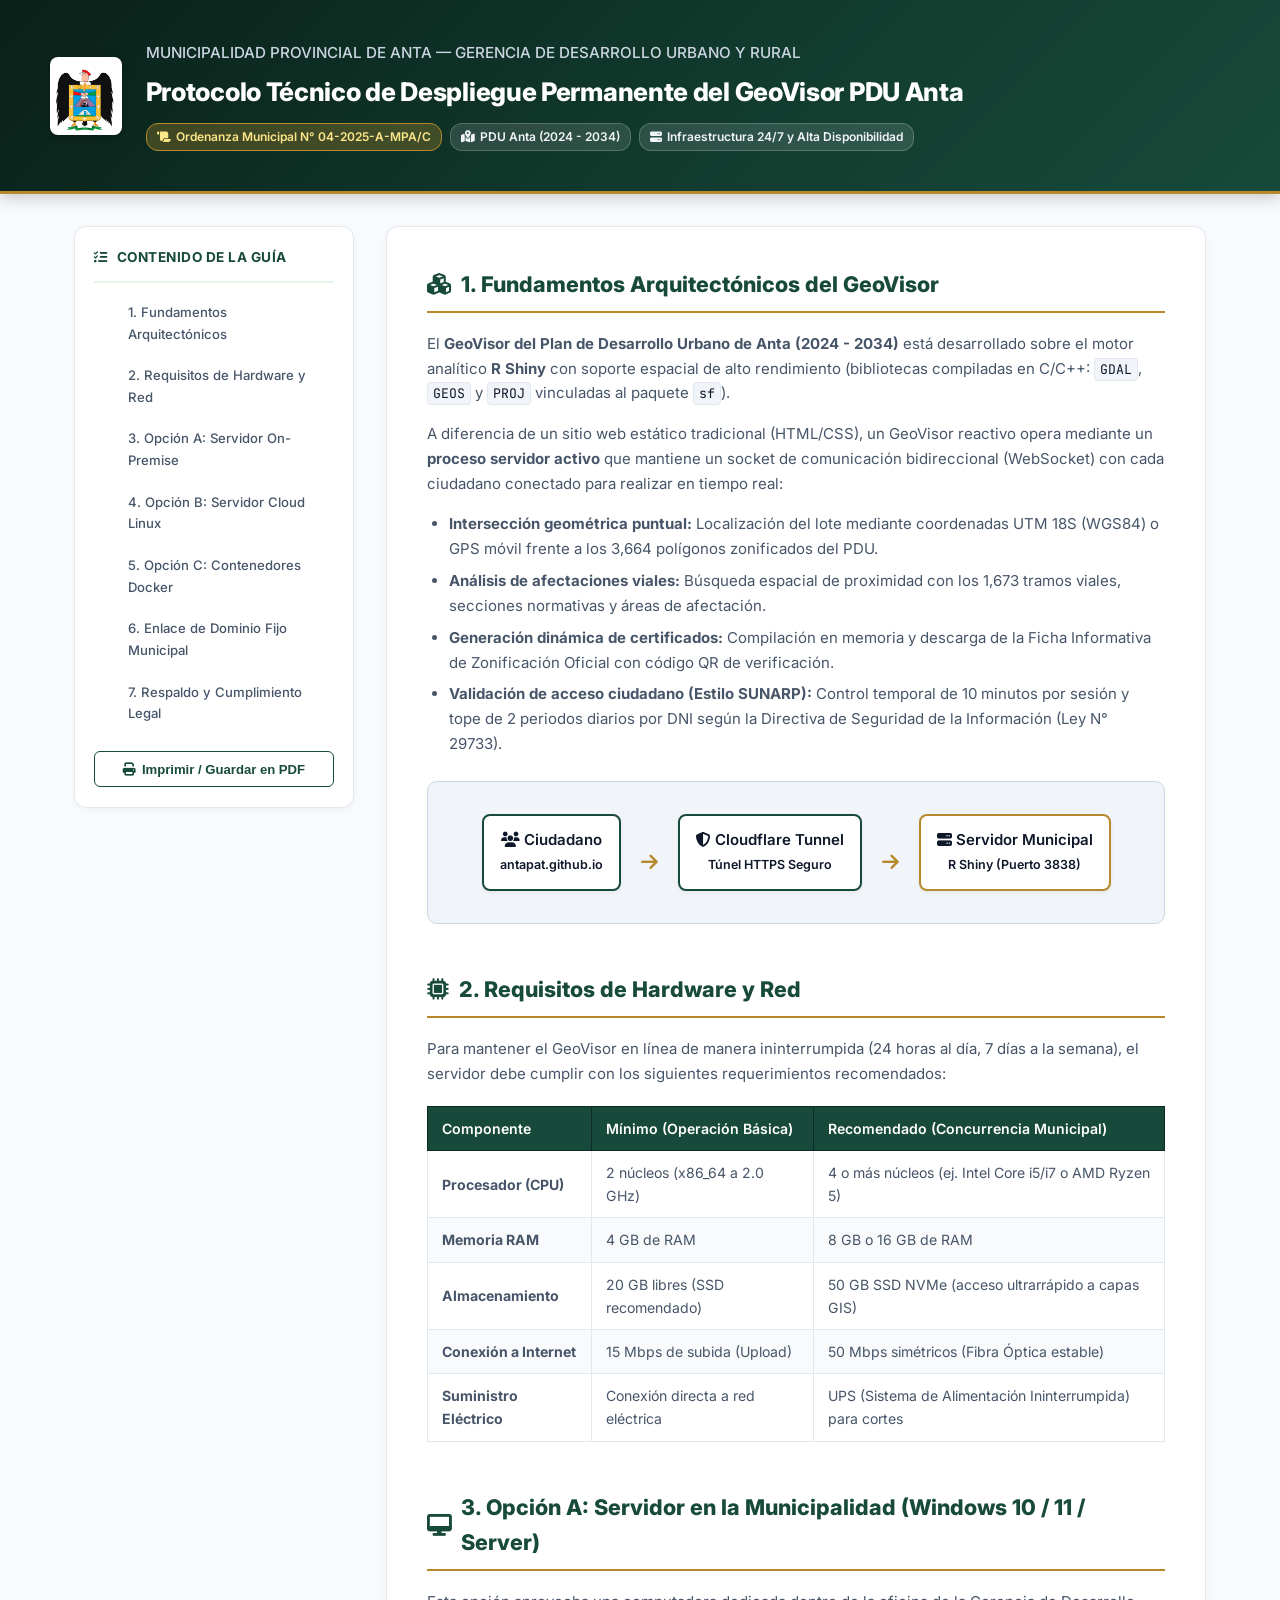
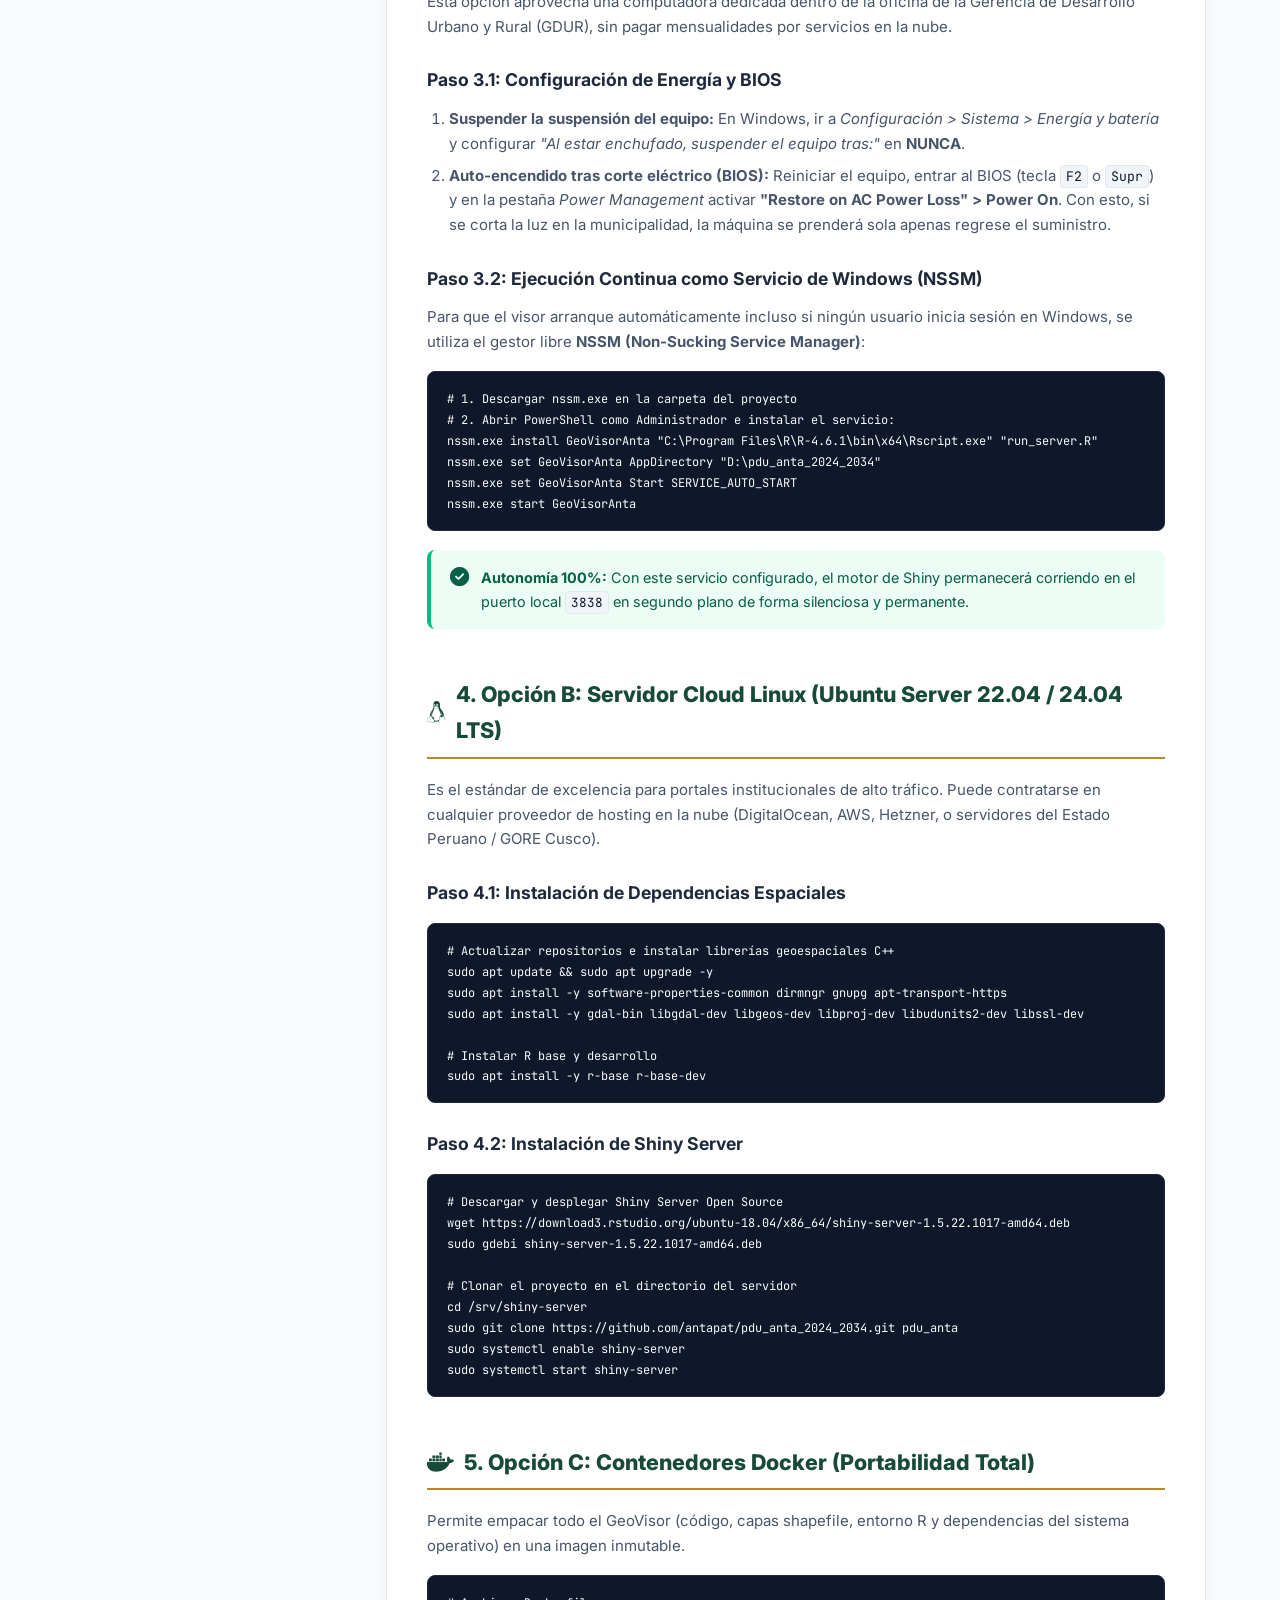
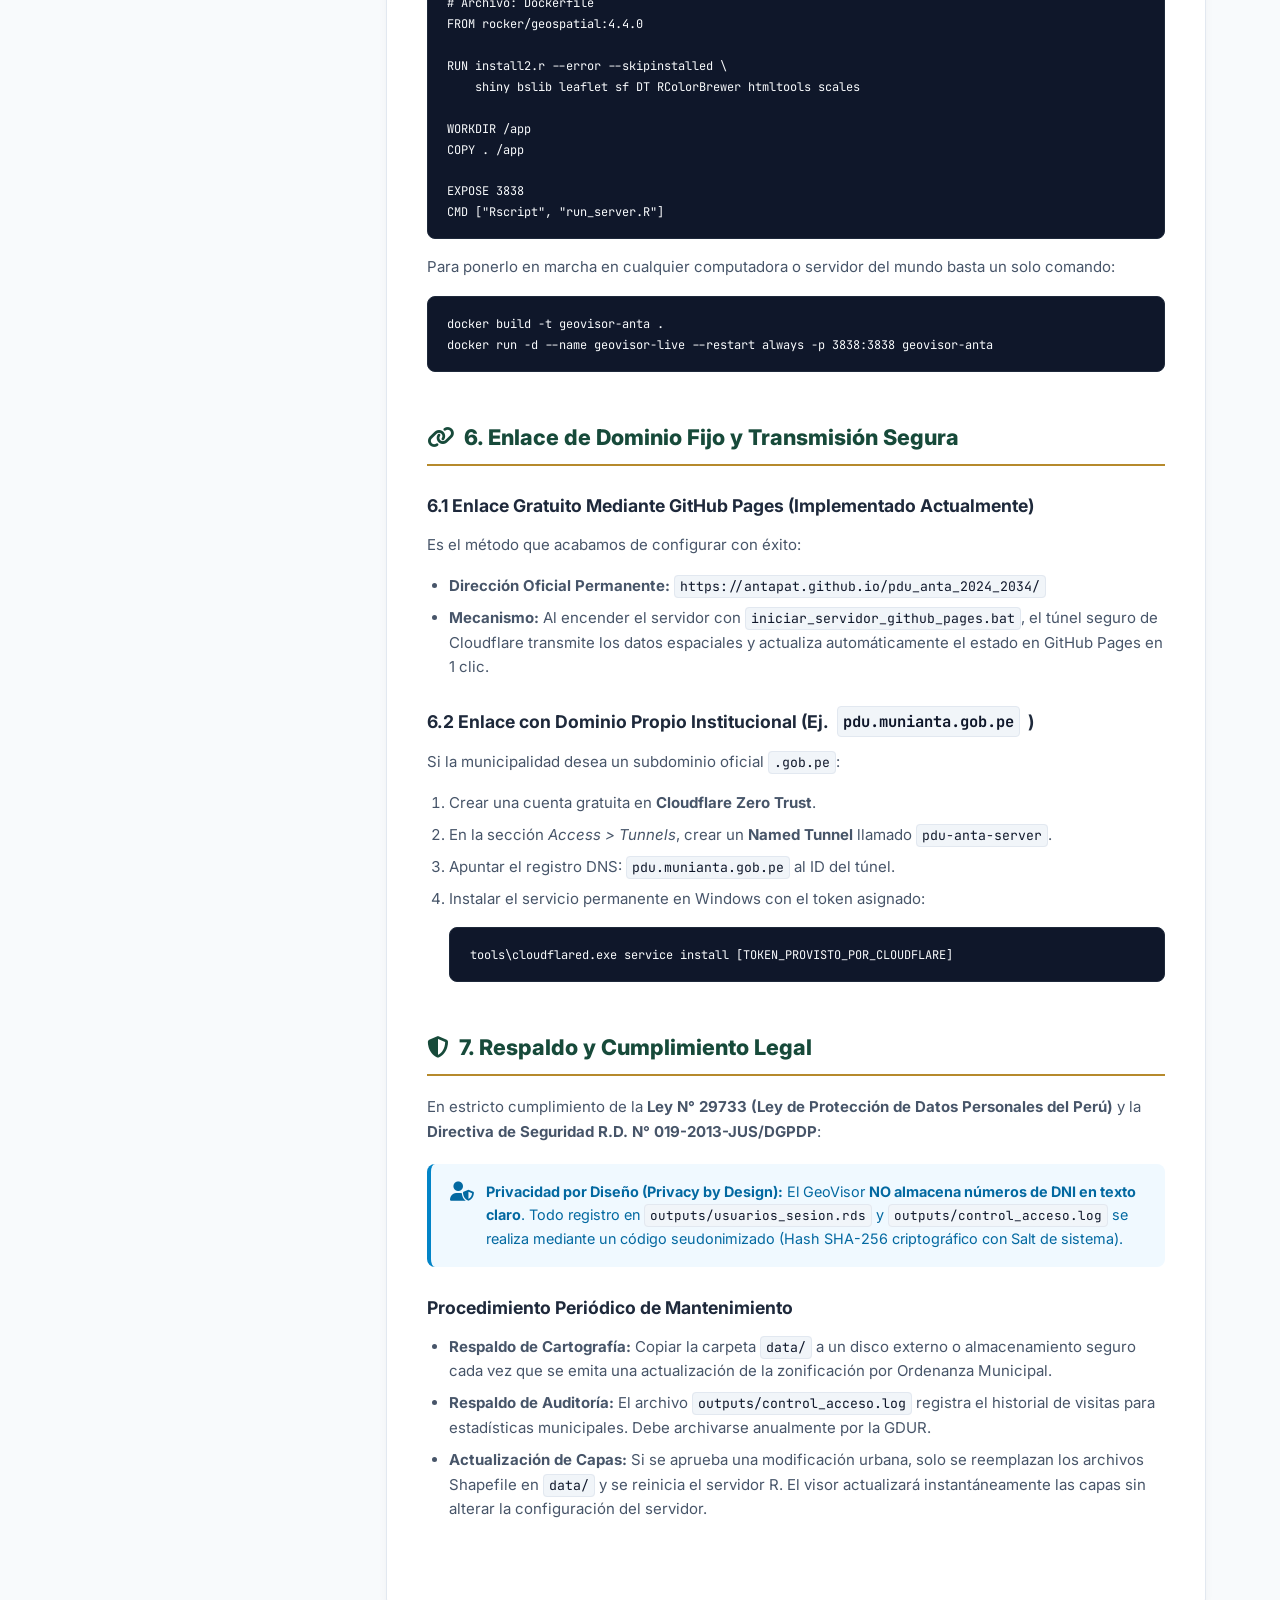
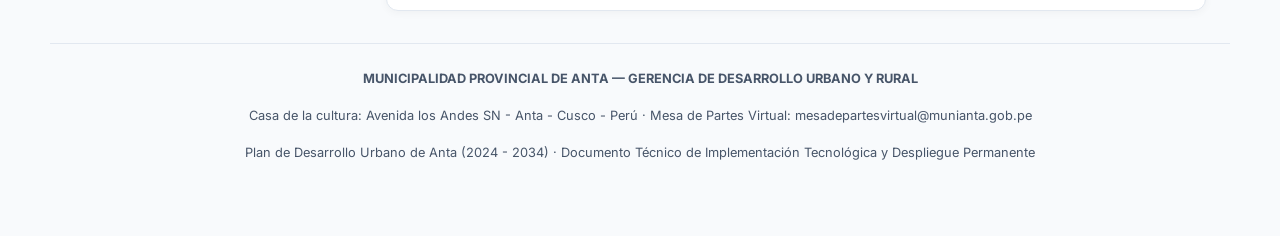
==== guia_despliegue_servidor_permanente.html @ 8c855318 "docs: agregar guia tecnica de despliegue permanente del GeoVisor en formato HTML" ====
<!DOCTYPE html>
<html lang="es">
<head>
  <meta charset="UTF-8">
  <meta name="viewport" content="width=device-width, initial-scale=1.0">
  <title>Guía Técnica de Despliegue Permanente — GeoVisor PDU Anta (2024-2034)</title>
  <link rel="icon" type="image/png" href="docs/escudo_muni_anta.png">
  
  <!-- Tipografía Inter & FontAwesome -->
  <link rel="preconnect" href="https://fonts.googleapis.com">
  <link rel="preconnect" href="https://fonts.gstatic.com" crossorigin>
  <link href="https://fonts.googleapis.com/css2?family=Inter:wght@300;400;500;600;700;800&family=JetBrains+Mono:wght@400;500;600&display=swap" rel="stylesheet">
  <link rel="stylesheet" href="https://cdnjs.cloudflare.com/ajax/libs/font-awesome/6.4.2/css/all.min.css">

  <style>
    :root {
      --verde-primario: #174A3A;
      --verde-oscuro: #0D2B22;
      --verde-claro: #E8F5E9;
      --verde-acento: #10B981;
      --dorado-oficial: #B68A2C;
      --dorado-claro: #FEF3C7;
      --gris-fondo: #F8FAFC;
      --gris-borde: #E2E8F0;
      --texto-oscuro: #0F172A;
      --texto-secundario: #475569;
      --texto-muted: #64748B;
      --azul-destacado: #0284C7;
    }

    * {
      box-sizing: border-box;
      margin: 0;
      padding: 0;
    }

    body {
      font-family: 'Inter', -apple-system, BlinkMacSystemFont, 'Segoe UI', Roboto, sans-serif;
      background-color: var(--gris-fondo);
      color: var(--texto-oscuro);
      line-height: 1.65;
      font-size: 15px;
    }

    /* Cabecera Principal */
    .doc-header {
      background: linear-gradient(135deg, #092019 0%, #123C2F 60%, #174A3A 100%);
      color: #FFFFFF;
      padding: 2.5rem 1.5rem;
      border-bottom: 3px solid var(--dorado-oficial);
      box-shadow: 0 4px 15px rgba(0, 0, 0, 0.2);
    }

    .doc-header-content {
      max-width: 1180px;
      margin: 0 auto;
      display: flex;
      align-items: center;
      gap: 1.5rem;
    }

    .doc-escudo {
      height: 78px;
      width: auto;
      background: #FFFFFF;
      padding: 4px;
      border-radius: 8px;
      box-shadow: 0 2px 8px rgba(0, 0, 0, 0.3);
    }

    .doc-header-titles h1 {
      font-size: 1.6rem;
      font-weight: 800;
      letter-spacing: -0.3px;
      margin-bottom: 0.3rem;
    }

    .doc-header-titles h2 {
      font-size: 0.95rem;
      font-weight: 500;
      color: #CBD5E1;
      margin-bottom: 0.4rem;
    }

    .doc-header-badges {
      display: flex;
      flex-wrap: wrap;
      gap: 8px;
      margin-top: 0.6rem;
    }

    .badge-doc {
      display: inline-flex;
      align-items: center;
      gap: 5px;
      font-size: 0.75rem;
      font-weight: 600;
      padding: 3px 10px;
      border-radius: 12px;
      background: rgba(255, 255, 255, 0.12);
      border: 1px solid rgba(255, 255, 255, 0.2);
      color: #F1F5F9;
    }

    .badge-dorada {
      background: rgba(182, 138, 44, 0.3);
      border-color: var(--dorado-oficial);
      color: #FDE68A;
    }

    /* Estructura Layout (Sidebar + Contenido) */
    .doc-container {
      max-width: 1180px;
      margin: 2rem auto;
      padding: 0 1.5rem;
      display: grid;
      grid-template-columns: 280px 1fr;
      gap: 2rem;
    }

    /* Sidebar de Navegación */
    .doc-sidebar {
      position: sticky;
      top: 1.5rem;
      height: fit-content;
      background: #FFFFFF;
      border: 1px solid var(--gris-borde);
      border-radius: 12px;
      padding: 1.2rem;
      box-shadow: 0 2px 6px rgba(0, 0, 0, 0.04);
    }

    .doc-sidebar-title {
      font-size: 0.85rem;
      font-weight: 700;
      text-transform: uppercase;
      letter-spacing: 0.5px;
      color: var(--verde-primario);
      padding-bottom: 0.75rem;
      border-bottom: 2px solid var(--verde-claro);
      margin-bottom: 0.75rem;
      display: flex;
      align-items: center;
      gap: 8px;
    }

    .doc-nav-list {
      list-style: none;
    }

    .doc-nav-item {
      margin-bottom: 0.35rem;
    }

    .doc-nav-link {
      display: block;
      padding: 0.45rem 0.7rem;
      border-radius: 6px;
      color: var(--texto-secundario);
      text-decoration: none;
      font-size: 0.82rem;
      font-weight: 500;
      transition: all 0.2s ease;
    }

    .doc-nav-link:hover {
      background: var(--verde-claro);
      color: var(--verde-primario);
      transform: translateX(3px);
    }

    .btn-imprimir {
      width: 100%;
      margin-top: 1.2rem;
      padding: 0.6rem;
      border: 1px solid var(--verde-primario);
      background: #FFFFFF;
      color: var(--verde-primario);
      border-radius: 6px;
      font-size: 0.82rem;
      font-weight: 600;
      cursor: pointer;
      display: flex;
      align-items: center;
      justify-content: center;
      gap: 6px;
      transition: all 0.2s;
    }

    .btn-imprimir:hover {
      background: var(--verde-primario);
      color: #FFFFFF;
    }

    /* Contenido Principal */
    .doc-content {
      background: #FFFFFF;
      border: 1px solid var(--gris-borde);
      border-radius: 12px;
      padding: 2.5rem;
      box-shadow: 0 2px 8px rgba(0, 0, 0, 0.04);
      min-width: 0;
    }

    .section-block {
      margin-bottom: 3rem;
      scroll-margin-top: 2rem;
    }

    h2.section-title {
      font-size: 1.35rem;
      font-weight: 800;
      color: var(--verde-primario);
      border-bottom: 2px solid var(--dorado-oficial);
      padding-bottom: 0.5rem;
      margin-bottom: 1.2rem;
      display: flex;
      align-items: center;
      gap: 10px;
    }

    h3.subsection-title {
      font-size: 1.1rem;
      font-weight: 700;
      color: #1E293B;
      margin-top: 1.6rem;
      margin-bottom: 0.8rem;
      display: flex;
      align-items: center;
      gap: 8px;
    }

    p {
      margin-bottom: 1rem;
      color: var(--texto-secundario);
    }

    /* Cajas Informativas (Callouts) */
    .callout {
      border-radius: 8px;
      padding: 1rem 1.2rem;
      margin: 1.2rem 0;
      font-size: 0.90rem;
      display: flex;
      gap: 12px;
      align-items: flex-start;
      border-left: 4px solid;
    }

    .callout-info {
      background-color: #F0F9FF;
      border-color: #0284C7;
      color: #0369A1;
    }

    .callout-success {
      background-color: #ECFDF5;
      border-color: #10B981;
      color: #065F46;
    }

    .callout-warning {
      background-color: #FFFBEB;
      border-color: #F59E0B;
      color: #92400E;
    }

    .callout i {
      font-size: 1.2rem;
      margin-top: 2px;
    }

    /* Bloques de Código */
    pre {
      background: #0F172A;
      color: #F8FAFC;
      padding: 1rem 1.2rem;
      border-radius: 8px;
      font-family: 'JetBrains Mono', monospace;
      font-size: 0.85rem;
      overflow-x: auto;
      margin: 1rem 0;
      border: 1px solid #1E293B;
      line-height: 1.5;
    }

    code {
      font-family: 'JetBrains Mono', monospace;
      font-size: 0.88em;
      background: #F1F5F9;
      color: #0F172A;
      padding: 2px 5px;
      border-radius: 4px;
      border: 1px solid #E2E8F0;
    }

    pre code {
      background: transparent;
      color: inherit;
      padding: 0;
      border: none;
    }

    /* Tablas Comparativas */
    .table-responsive {
      overflow-x: auto;
      margin: 1.2rem 0;
    }

    table {
      width: 100%;
      border-collapse: collapse;
      font-size: 0.88rem;
      text-align: left;
    }

    th {
      background: var(--verde-primario);
      color: #FFFFFF;
      padding: 10px 14px;
      font-weight: 600;
      border: 1px solid #0D2B22;
    }

    td {
      padding: 10px 14px;
      border: 1px solid var(--gris-borde);
      color: var(--texto-secundario);
    }

    tr:nth-child(even) {
      background-color: #F8FAFC;
    }

    /* Listas Estilizadas */
    ul, ol {
      margin-left: 1.4rem;
      margin-bottom: 1.2rem;
      color: var(--texto-secundario);
    }

    li {
      margin-bottom: 0.45rem;
    }

    /* Diagrama de Arquitectura */
    .arch-diagram {
      background: #F1F5F9;
      border: 1px solid #CBD5E1;
      border-radius: 10px;
      padding: 1.5rem;
      margin: 1.5rem 0;
      text-align: center;
    }

    .arch-step-box {
      background: #FFFFFF;
      border: 2px solid var(--verde-primario);
      border-radius: 8px;
      padding: 0.75rem 1rem;
      font-weight: 600;
      display: inline-block;
      margin: 0.5rem;
      box-shadow: 0 2px 4px rgba(0, 0, 0, 0.05);
    }

    .arch-arrow {
      color: var(--dorado-oficial);
      font-size: 1.2rem;
      margin: 0 0.5rem;
    }

    /* Pie de Página */
    .doc-footer {
      max-width: 1180px;
      margin: 2rem auto;
      padding: 1.5rem;
      text-align: center;
      color: var(--texto-muted);
      font-size: 0.80rem;
      border-top: 1px solid var(--gris-borde);
    }

    @media (max-width: 900px) {
      .doc-container {
        grid-template-columns: 1fr;
      }
      .doc-sidebar {
        display: none;
      }
      .doc-content {
        padding: 1.5rem;
      }
      .doc-header-content {
        flex-direction: column;
        text-align: center;
      }
    }

    @media print {
      body {
        background: #FFFFFF;
      }
      .doc-header {
        background: #174A3A !important;
        color: #FFFFFF !important;
        -webkit-print-color-adjust: exact;
      }
      .doc-sidebar, .btn-imprimir {
        display: none !important;
      }
      .doc-container {
        display: block;
        padding: 0;
        margin: 0;
      }
      .doc-content {
        border: none;
        box-shadow: none;
        padding: 0;
      }
    }
  </style>
</head>
<body>

  <!-- Encabezado Oficial -->
  <header class="doc-header">
    <div class="doc-header-content">
      <img src="docs/escudo_muni_anta.png" alt="Escudo de la Municipalidad de Anta" class="doc-escudo">
      <div class="doc-header-titles">
        <h2>MUNICIPALIDAD PROVINCIAL DE ANTA — GERENCIA DE DESARROLLO URBANO Y RURAL</h2>
        <h1>Protocolo Técnico de Despliegue Permanente del GeoVisor PDU Anta</h1>
        <div class="doc-header-badges">
          <span class="badge-doc badge-dorada"><i class="fa-solid fa-scroll"></i> Ordenanza Municipal N° 04-2025-A-MPA/C</span>
          <span class="badge-doc"><i class="fa-solid fa-map-location-dot"></i> PDU Anta (2024 - 2034)</span>
          <span class="badge-doc"><i class="fa-solid fa-server"></i> Infraestructura 24/7 y Alta Disponibilidad</span>
        </div>
      </div>
    </div>
  </header>

  <!-- Cuerpo Principal -->
  <div class="doc-container">
    
    <!-- Índice Lateral Fijo -->
    <aside class="doc-sidebar">
      <div class="doc-sidebar-title">
        <i class="fa-solid fa-list-check"></i> Contenido de la Guía
      </div>
      <ul class="doc-nav-list">
        <li class="doc-nav-item"><a href="#sec1" class="doc-nav-link">1. Fundamentos Arquitectónicos</a></li>
        <li class="doc-nav-item"><a href="#sec2" class="doc-nav-link">2. Requisitos de Hardware y Red</a></li>
        <li class="doc-nav-item"><a href="#sec3" class="doc-nav-link">3. Opción A: Servidor On-Premise</a></li>
        <li class="doc-nav-item"><a href="#sec4" class="doc-nav-link">4. Opción B: Servidor Cloud Linux</a></li>
        <li class="doc-nav-item"><a href="#sec5" class="doc-nav-link">5. Opción C: Contenedores Docker</a></li>
        <li class="doc-nav-item"><a href="#sec6" class="doc-nav-link">6. Enlace de Dominio Fijo Municipal</a></li>
        <li class="doc-nav-item"><a href="#sec7" class="doc-nav-link">7. Respaldo y Cumplimiento Legal</a></li>
      </ul>
      <button class="btn-imprimir" onclick="window.print()">
        <i class="fa-solid fa-print"></i> Imprimir / Guardar en PDF
      </button>
    </aside>

    <!-- Contenido del Documento -->
    <main class="doc-content">

      <!-- Sección 1 -->
      <section id="sec1" class="section-block">
        <h2 class="section-title"><i class="fa-solid fa-cubes"></i> 1. Fundamentos Arquitectónicos del GeoVisor</h2>
        <p>
          El <strong>GeoVisor del Plan de Desarrollo Urbano de Anta (2024 - 2034)</strong> está desarrollado sobre el motor analítico <strong>R Shiny</strong> con soporte espacial de alto rendimiento (bibliotecas compiladas en C/C++: <code>GDAL</code>, <code>GEOS</code> y <code>PROJ</code> vinculadas al paquete <code>sf</code>).
        </p>
        <p>
          A diferencia de un sitio web estático tradicional (HTML/CSS), un GeoVisor reactivo opera mediante un <strong>proceso servidor activo</strong> que mantiene un socket de comunicación bidireccional (WebSocket) con cada ciudadano conectado para realizar en tiempo real:
        </p>
        <ul>
          <li><strong>Intersección geométrica puntual:</strong> Localización del lote mediante coordenadas UTM 18S (WGS84) o GPS móvil frente a los 3,664 polígonos zonificados del PDU.</li>
          <li><strong>Análisis de afectaciones viales:</strong> Búsqueda espacial de proximidad con los 1,673 tramos viales, secciones normativas y áreas de afectación.</li>
          <li><strong>Generación dinámica de certificados:</strong> Compilación en memoria y descarga de la Ficha Informativa de Zonificación Oficial con código QR de verificación.</li>
          <li><strong>Validación de acceso ciudadano (Estilo SUNARP):</strong> Control temporal de 10 minutos por sesión y tope de 2 periodos diarios por DNI según la Directiva de Seguridad de la Información (Ley N° 29733).</li>
        </ul>

        <div class="arch-diagram">
          <div class="arch-step-box"><i class="fa-solid fa-users"></i> Ciudadano<br><small>antapat.github.io</small></div>
          <span class="arch-arrow"><i class="fa-solid fa-arrow-right"></i></span>
          <div class="arch-step-box"><i class="fa-solid fa-shield-halved"></i> Cloudflare Tunnel<br><small>Túnel HTTPS Seguro</small></div>
          <span class="arch-arrow"><i class="fa-solid fa-arrow-right"></i></span>
          <div class="arch-step-box" style="border-color: #B68A2C;"><i class="fa-solid fa-server"></i> Servidor Municipal<br><small>R Shiny (Puerto 3838)</small></div>
        </div>
      </section>

      <!-- Sección 2 -->
      <section id="sec2" class="section-block">
        <h2 class="section-title"><i class="fa-solid fa-microchip"></i> 2. Requisitos de Hardware y Red</h2>
        <p>
          Para mantener el GeoVisor en línea de manera ininterrumpida (24 horas al día, 7 días a la semana), el servidor debe cumplir con los siguientes requerimientos recomendados:
        </p>
        <div class="table-responsive">
          <table>
            <thead>
              <tr>
                <th>Componente</th>
                <th>Mínimo (Operación Básica)</th>
                <th>Recomendado (Concurrencia Municipal)</th>
              </tr>
            </thead>
            <tbody>
              <tr>
                <td><strong>Procesador (CPU)</strong></td>
                <td>2 núcleos (x86_64 a 2.0 GHz)</td>
                <td>4 o más núcleos (ej. Intel Core i5/i7 o AMD Ryzen 5)</td>
              </tr>
              <tr>
                <td><strong>Memoria RAM</strong></td>
                <td>4 GB de RAM</td>
                <td>8 GB o 16 GB de RAM</td>
              </tr>
              <tr>
                <td><strong>Almacenamiento</strong></td>
                <td>20 GB libres (SSD recomendado)</td>
                <td>50 GB SSD NVMe (acceso ultrarrápido a capas GIS)</td>
              </tr>
              <tr>
                <td><strong>Conexión a Internet</strong></td>
                <td>15 Mbps de subida (Upload)</td>
                <td>50 Mbps simétricos (Fibra Óptica estable)</td>
              </tr>
              <tr>
                <td><strong>Suministro Eléctrico</strong></td>
                <td>Conexión directa a red eléctrica</td>
                <td>UPS (Sistema de Alimentación Ininterrumpida) para cortes</td>
              </tr>
            </tbody>
          </table>
        </div>
      </section>

      <!-- Sección 3 -->
      <section id="sec3" class="section-block">
        <h2 class="section-title"><i class="fa-solid fa-desktop"></i> 3. Opción A: Servidor en la Municipalidad (Windows 10 / 11 / Server)</h2>
        <p>
          Esta opción aprovecha una computadora dedicada dentro de la oficina de la Gerencia de Desarrollo Urbano y Rural (GDUR), sin pagar mensualidades por servicios en la nube.
        </p>

        <h3 class="subsection-title">Paso 3.1: Configuración de Energía y BIOS</h3>
        <ol>
          <li><strong>Suspender la suspensión del equipo:</strong> En Windows, ir a <em>Configuración &gt; Sistema &gt; Energía y batería</em> y configurar <em>"Al estar enchufado, suspender el equipo tras:"</em> en <strong>NUNCA</strong>.</li>
          <li><strong>Auto-encendido tras corte eléctrico (BIOS):</strong> Reiniciar el equipo, entrar al BIOS (tecla <code>F2</code> o <code>Supr</code>) y en la pestaña <em>Power Management</em> activar <strong>"Restore on AC Power Loss" &gt; Power On</strong>. Con esto, si se corta la luz en la municipalidad, la máquina se prenderá sola apenas regrese el suministro.</li>
        </ol>

        <h3 class="subsection-title">Paso 3.2: Ejecución Continua como Servicio de Windows (NSSM)</h3>
        <p>
          Para que el visor arranque automáticamente incluso si ningún usuario inicia sesión en Windows, se utiliza el gestor libre <strong>NSSM (Non-Sucking Service Manager)</strong>:
        </p>
        <pre><code># 1. Descargar nssm.exe en la carpeta del proyecto
# 2. Abrir PowerShell como Administrador e instalar el servicio:
nssm.exe install GeoVisorAnta "C:\Program Files\R\R-4.6.1\bin\x64\Rscript.exe" "run_server.R"
nssm.exe set GeoVisorAnta AppDirectory "D:\pdu_anta_2024_2034"
nssm.exe set GeoVisorAnta Start SERVICE_AUTO_START
nssm.exe start GeoVisorAnta</code></pre>

        <div class="callout callout-success">
          <i class="fa-solid fa-circle-check"></i>
          <div>
            <strong>Autonomía 100%:</strong> Con este servicio configurado, el motor de Shiny permanecerá corriendo en el puerto local <code>3838</code> en segundo plano de forma silenciosa y permanente.
          </div>
        </div>
      </section>

      <!-- Sección 4 -->
      <section id="sec4" class="section-block">
        <h2 class="section-title"><i class="fa-brands fa-linux"></i> 4. Opción B: Servidor Cloud Linux (Ubuntu Server 22.04 / 24.04 LTS)</h2>
        <p>
          Es el estándar de excelencia para portales institucionales de alto tráfico. Puede contratarse en cualquier proveedor de hosting en la nube (DigitalOcean, AWS, Hetzner, o servidores del Estado Peruano / GORE Cusco).
        </p>

        <h3 class="subsection-title">Paso 4.1: Instalación de Dependencias Espaciales</h3>
        <pre><code># Actualizar repositorios e instalar librerías geoespaciales C++
sudo apt update && sudo apt upgrade -y
sudo apt install -y software-properties-common dirmngr gnupg apt-transport-https
sudo apt install -y gdal-bin libgdal-dev libgeos-dev libproj-dev libudunits2-dev libssl-dev

# Instalar R base y desarrollo
sudo apt install -y r-base r-base-dev</code></pre>

        <h3 class="subsection-title">Paso 4.2: Instalación de Shiny Server</h3>
        <pre><code># Descargar y desplegar Shiny Server Open Source
wget https://download3.rstudio.org/ubuntu-18.04/x86_64/shiny-server-1.5.22.1017-amd64.deb
sudo gdebi shiny-server-1.5.22.1017-amd64.deb

# Clonar el proyecto en el directorio del servidor
cd /srv/shiny-server
sudo git clone https://github.com/antapat/pdu_anta_2024_2034.git pdu_anta
sudo systemctl enable shiny-server
sudo systemctl start shiny-server</code></pre>
      </section>

      <!-- Sección 5 -->
      <section id="sec5" class="section-block">
        <h2 class="section-title"><i class="fa-brands fa-docker"></i> 5. Opción C: Contenedores Docker (Portabilidad Total)</h2>
        <p>
          Permite empacar todo el GeoVisor (código, capas shapefile, entorno R y dependencias del sistema operativo) en una imagen inmutable.
        </p>
        <pre><code># Archivo: Dockerfile
FROM rocker/geospatial:4.4.0

RUN install2.r --error --skipinstalled \
    shiny bslib leaflet sf DT RColorBrewer htmltools scales

WORKDIR /app
COPY . /app

EXPOSE 3838
CMD ["Rscript", "run_server.R"]</code></pre>
        <p>
          Para ponerlo en marcha en cualquier computadora o servidor del mundo basta un solo comando:
        </p>
        <pre><code>docker build -t geovisor-anta .
docker run -d --name geovisor-live --restart always -p 3838:3838 geovisor-anta</code></pre>
      </section>

      <!-- Sección 6 -->
      <section id="sec6" class="section-block">
        <h2 class="section-title"><i class="fa-solid fa-link"></i> 6. Enlace de Dominio Fijo y Transmisión Segura</h2>
        
        <h3 class="subsection-title">6.1 Enlace Gratuito Mediante GitHub Pages (Implementado Actualmente)</h3>
        <p>
          Es el método que acabamos de configurar con éxito:
        </p>
        <ul>
          <li><strong>Dirección Oficial Permanente:</strong> <code>https://antapat.github.io/pdu_anta_2024_2034/</code></li>
          <li><strong>Mecanismo:</strong> Al encender el servidor con <code>iniciar_servidor_github_pages.bat</code>, el túnel seguro de Cloudflare transmite los datos espaciales y actualiza automáticamente el estado en GitHub Pages en 1 clic.</li>
        </ul>

        <h3 class="subsection-title">6.2 Enlace con Dominio Propio Institucional (Ej. <code>pdu.munianta.gob.pe</code>)</h3>
        <p>
          Si la municipalidad desea un subdominio oficial <code>.gob.pe</code>:
        </p>
        <ol>
          <li>Crear una cuenta gratuita en <strong>Cloudflare Zero Trust</strong>.</li>
          <li>En la sección <em>Access &gt; Tunnels</em>, crear un <strong>Named Tunnel</strong> llamado <code>pdu-anta-server</code>.</li>
          <li>Apuntar el registro DNS: <code>pdu.munianta.gob.pe</code> al ID del túnel.</li>
          <li>Instalar el servicio permanente en Windows con el token asignado:
            <pre><code>tools\cloudflared.exe service install [TOKEN_PROVISTO_POR_CLOUDFLARE]</code></pre>
          </li>
        </ol>
      </section>

      <!-- Sección 7 -->
      <section id="sec7" class="section-block">
        <h2 class="section-title"><i class="fa-solid fa-shield-halved"></i> 7. Respaldo y Cumplimiento Legal</h2>
        <p>
          En estricto cumplimiento de la <strong>Ley N° 29733 (Ley de Protección de Datos Personales del Perú)</strong> y la <strong>Directiva de Seguridad R.D. N° 019-2013-JUS/DGPDP</strong>:
        </p>
        <div class="callout callout-info">
          <i class="fa-solid fa-user-shield"></i>
          <div>
            <strong>Privacidad por Diseño (Privacy by Design):</strong> El GeoVisor <strong>NO almacena números de DNI en texto claro</strong>. Todo registro en <code>outputs/usuarios_sesion.rds</code> y <code>outputs/control_acceso.log</code> se realiza mediante un código seudonimizado (Hash SHA-256 criptográfico con Salt de sistema).
          </div>
        </div>

        <h3 class="subsection-title">Procedimiento Periódico de Mantenimiento</h3>
        <ul>
          <li><strong>Respaldo de Cartografía:</strong> Copiar la carpeta <code>data/</code> a un disco externo o almacenamiento seguro cada vez que se emita una actualización de la zonificación por Ordenanza Municipal.</li>
          <li><strong>Respaldo de Auditoría:</strong> El archivo <code>outputs/control_acceso.log</code> registra el historial de visitas para estadísticas municipales. Debe archivarse anualmente por la GDUR.</li>
          <li><strong>Actualización de Capas:</strong> Si se aprueba una modificación urbana, solo se reemplazan los archivos Shapefile en <code>data/</code> y se reinicia el servidor R. El visor actualizará instantáneamente las capas sin alterar la configuración del servidor.</li>
        </ul>
      </section>

    </main>
  </div>

  <!-- Pie de Página Institucional -->
  <footer class="doc-footer">
    <p><strong>MUNICIPALIDAD PROVINCIAL DE ANTA — GERENCIA DE DESARROLLO URBANO Y RURAL</strong></p>
    <p>Casa de la cultura: Avenida los Andes SN - Anta - Cusco - Perú · Mesa de Partes Virtual: mesadepartesvirtual@munianta.gob.pe</p>
    <p>Plan de Desarrollo Urbano de Anta (2024 - 2034) · Documento Técnico de Implementación Tecnológica y Despliegue Permanente</p>
  </footer>

</body>
</html>
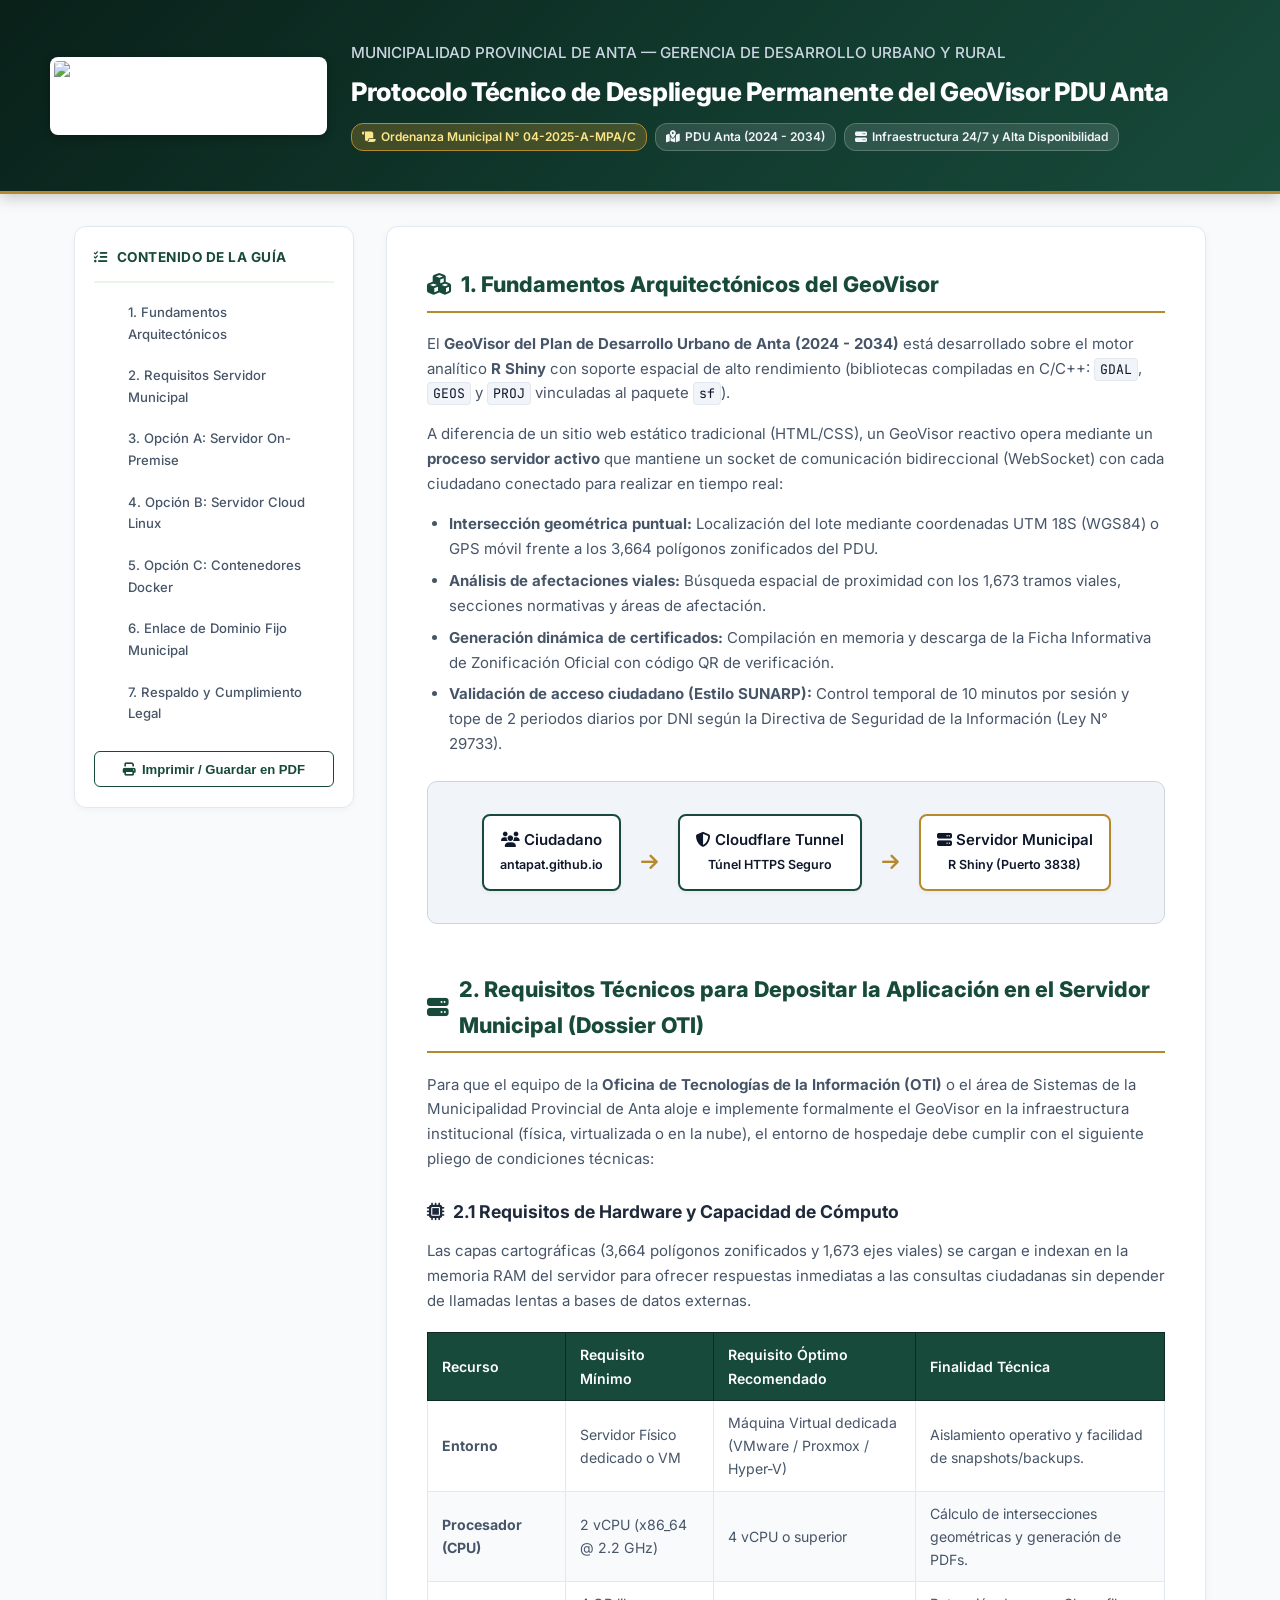
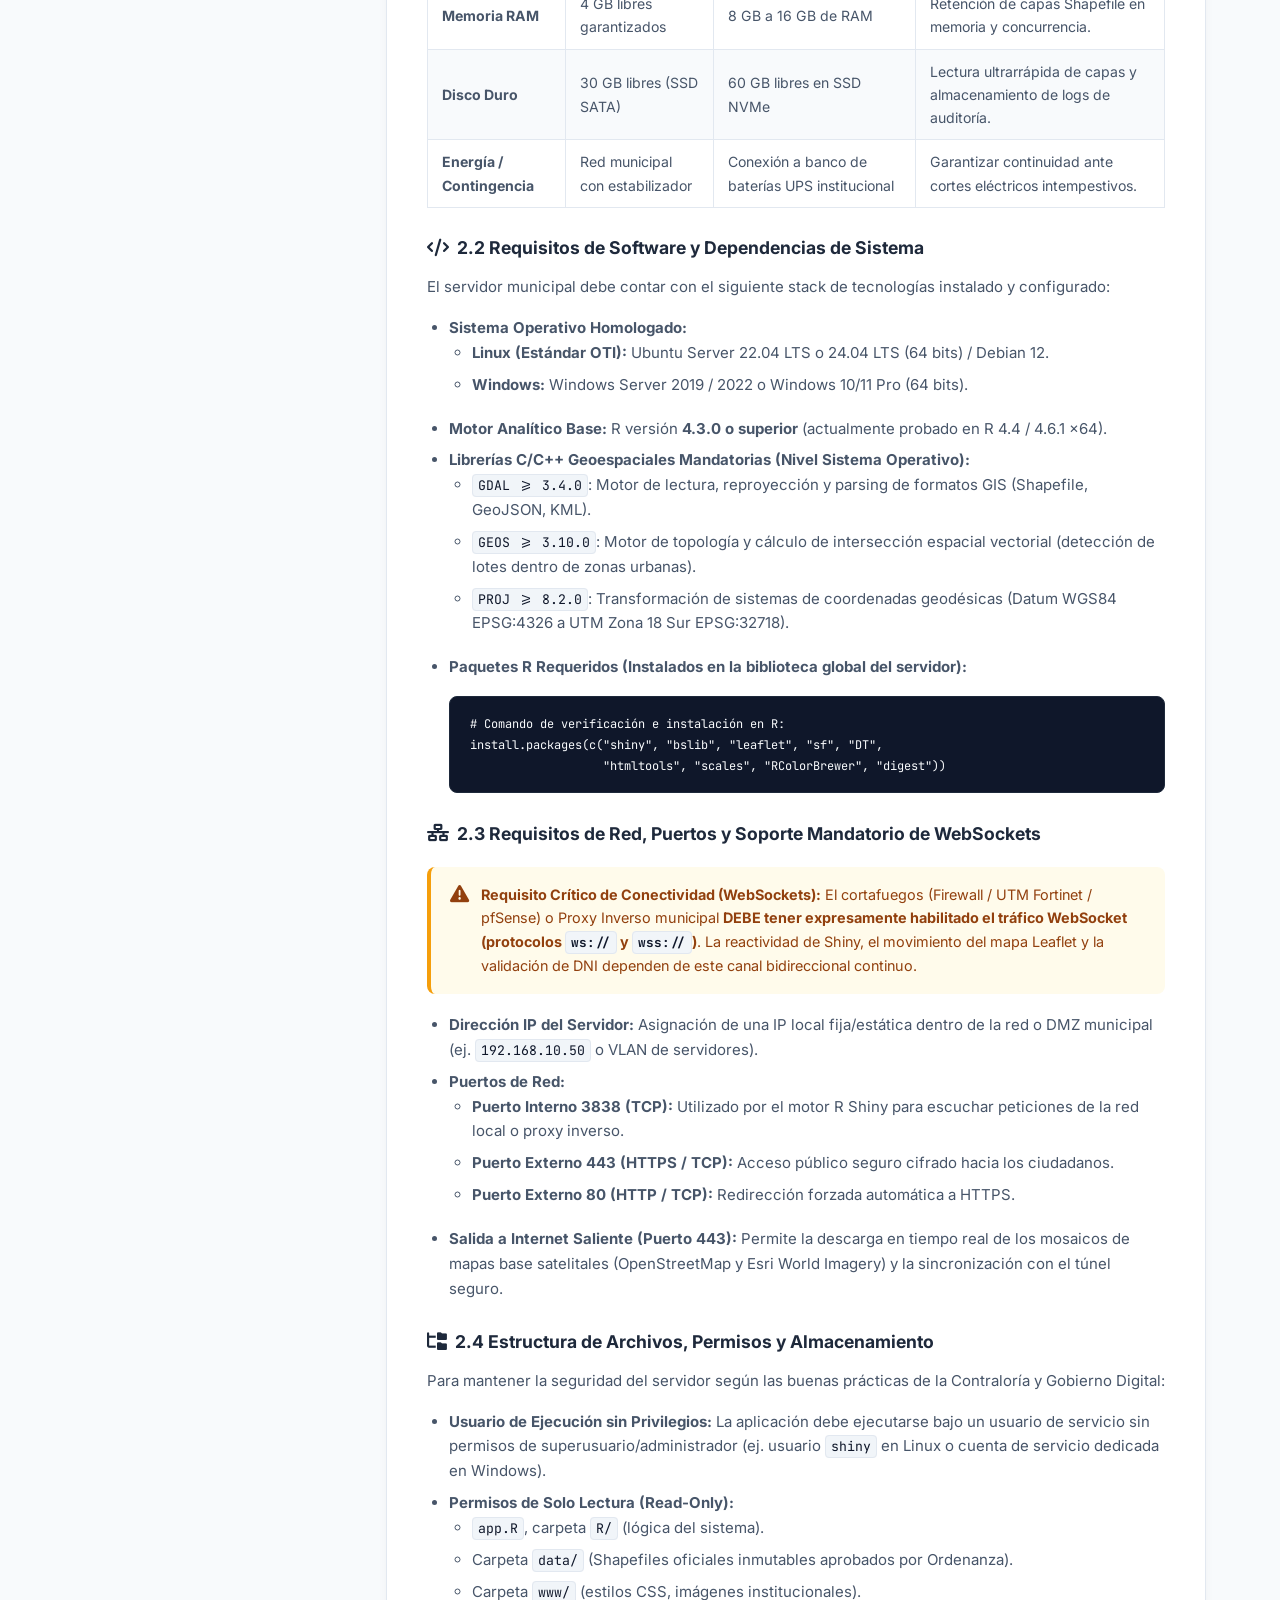
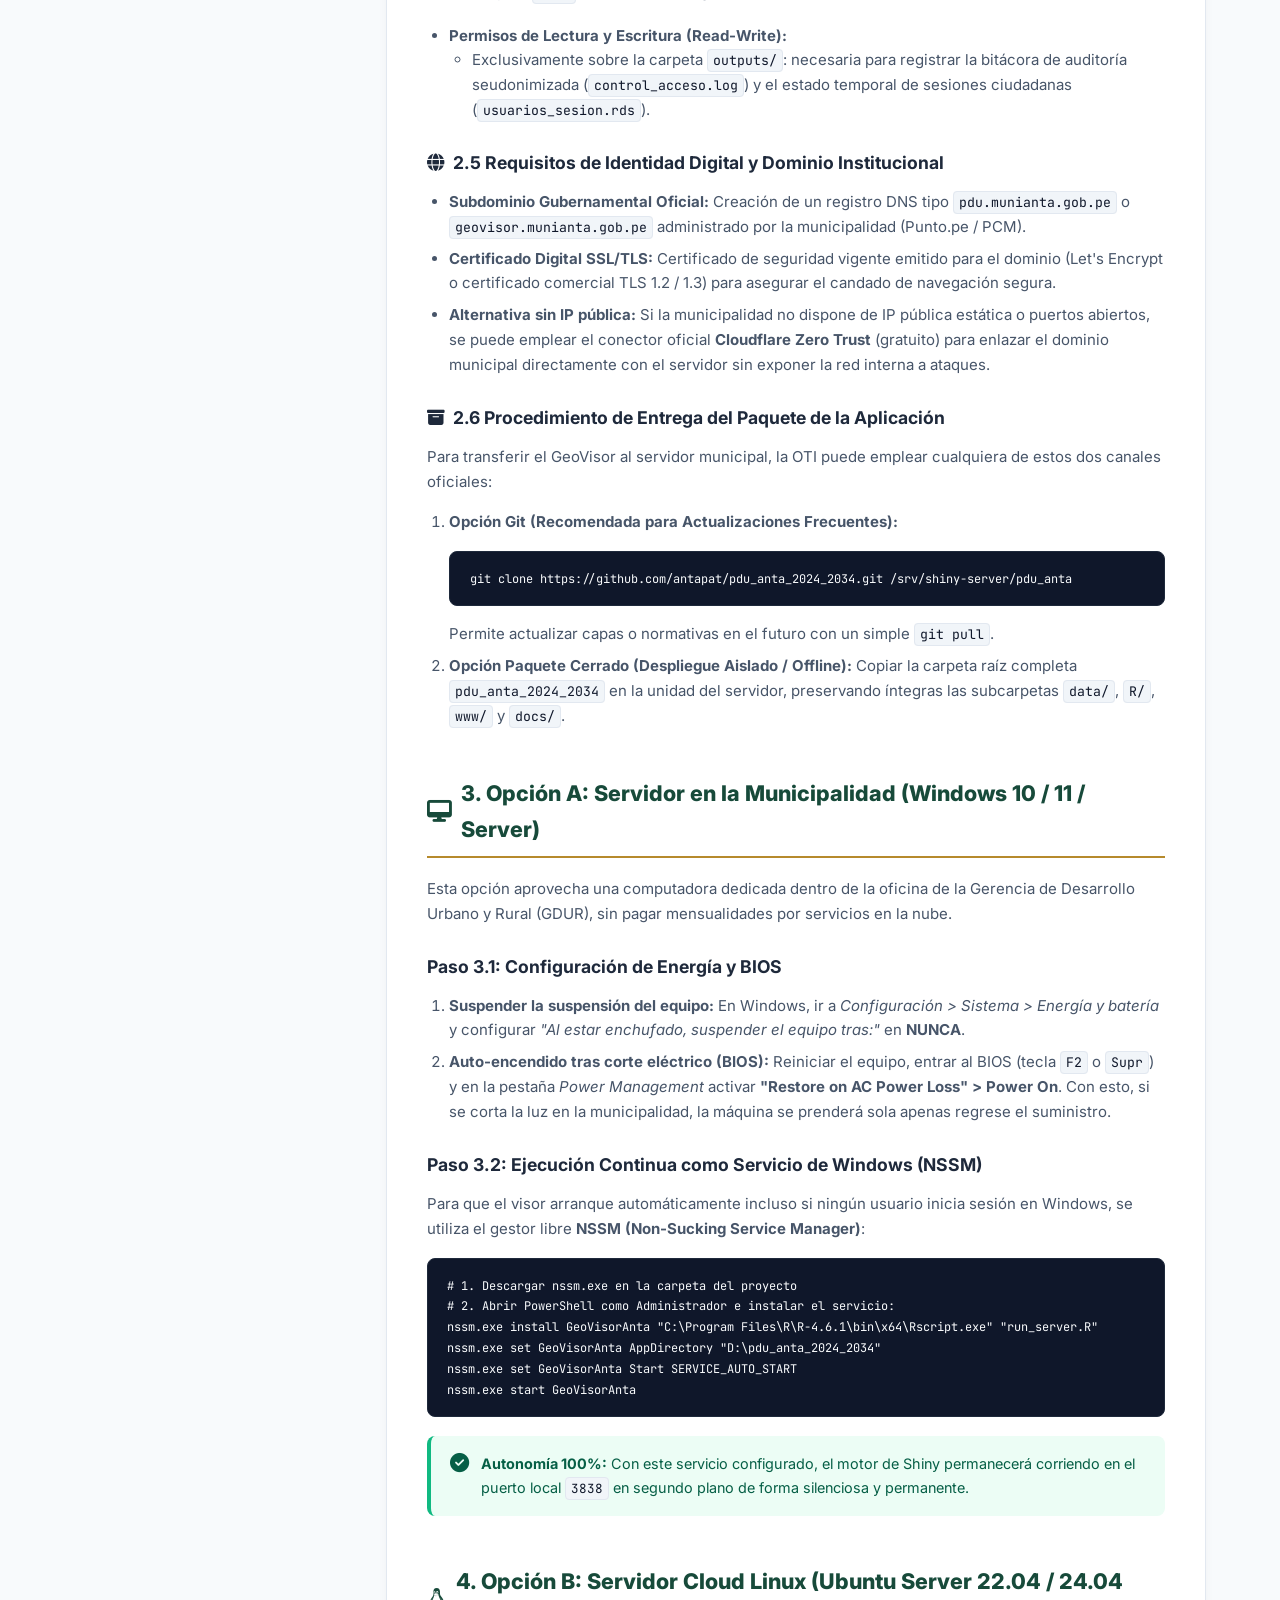
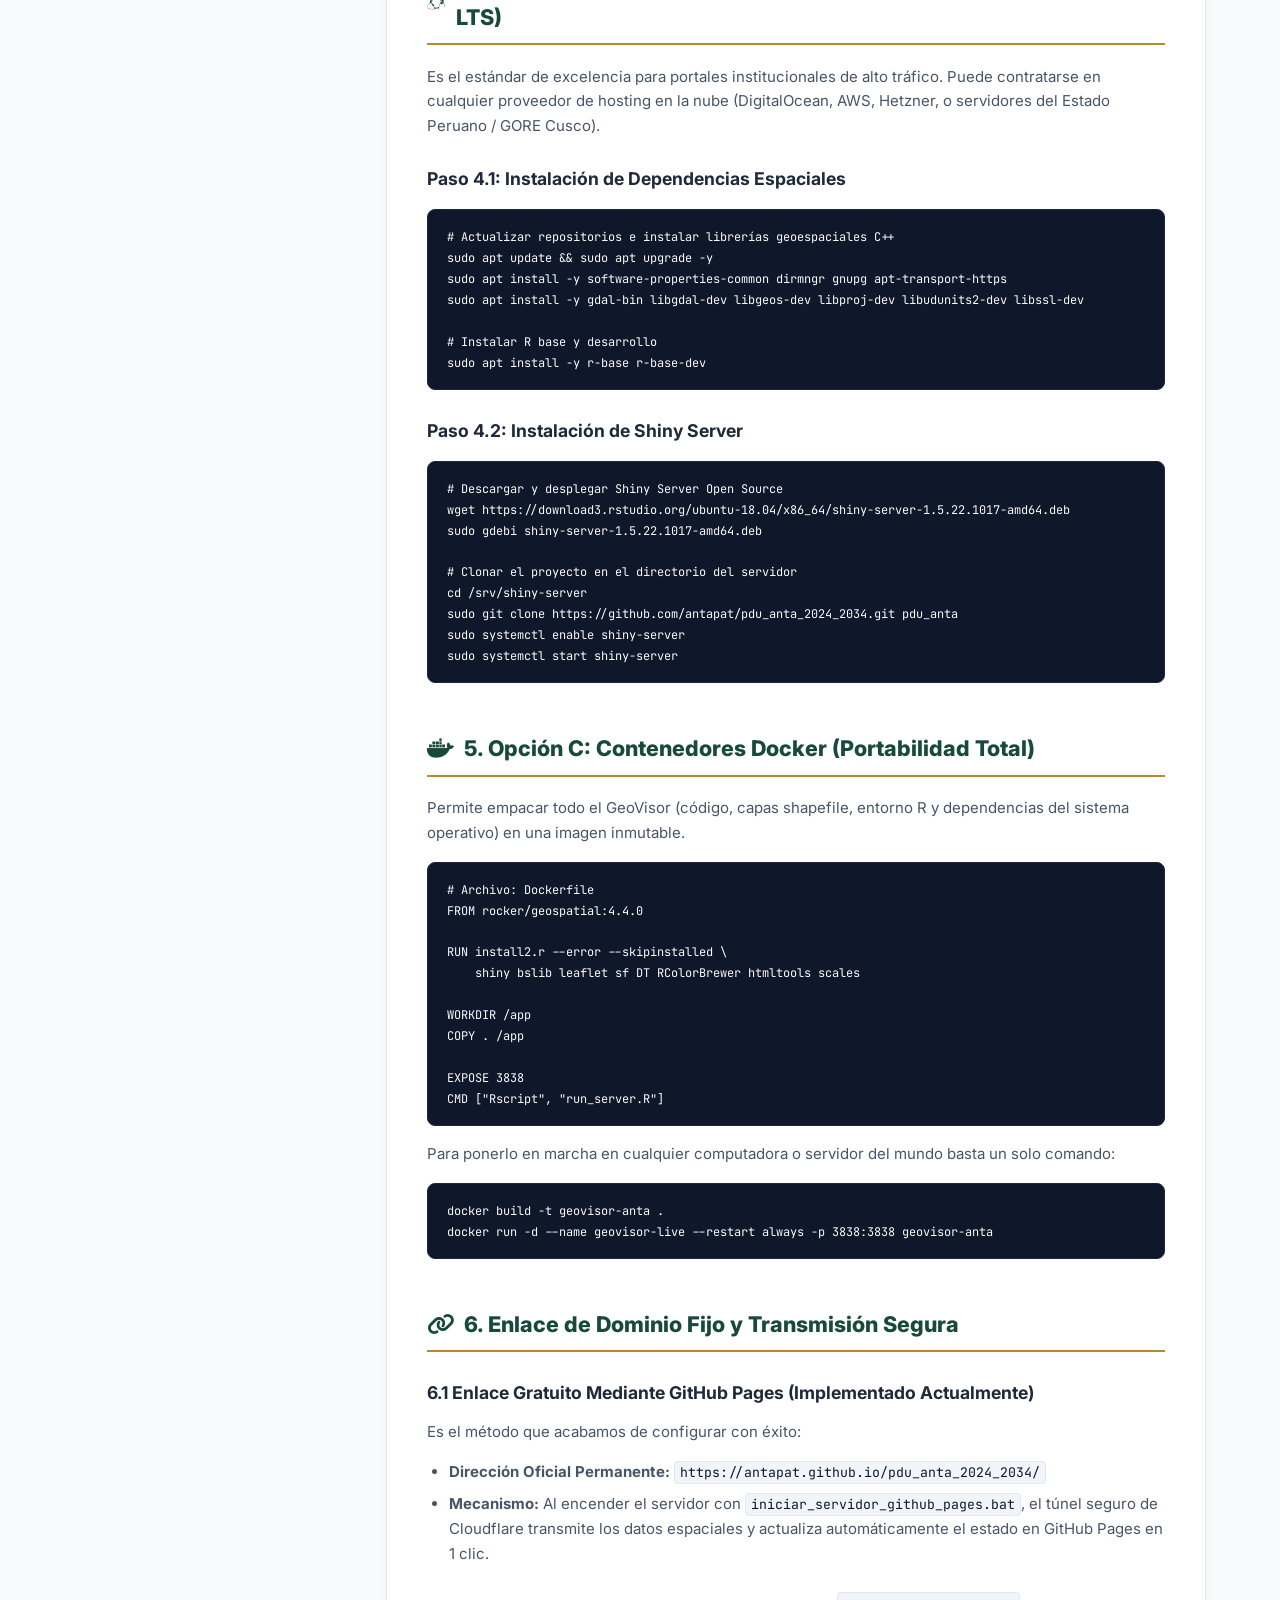
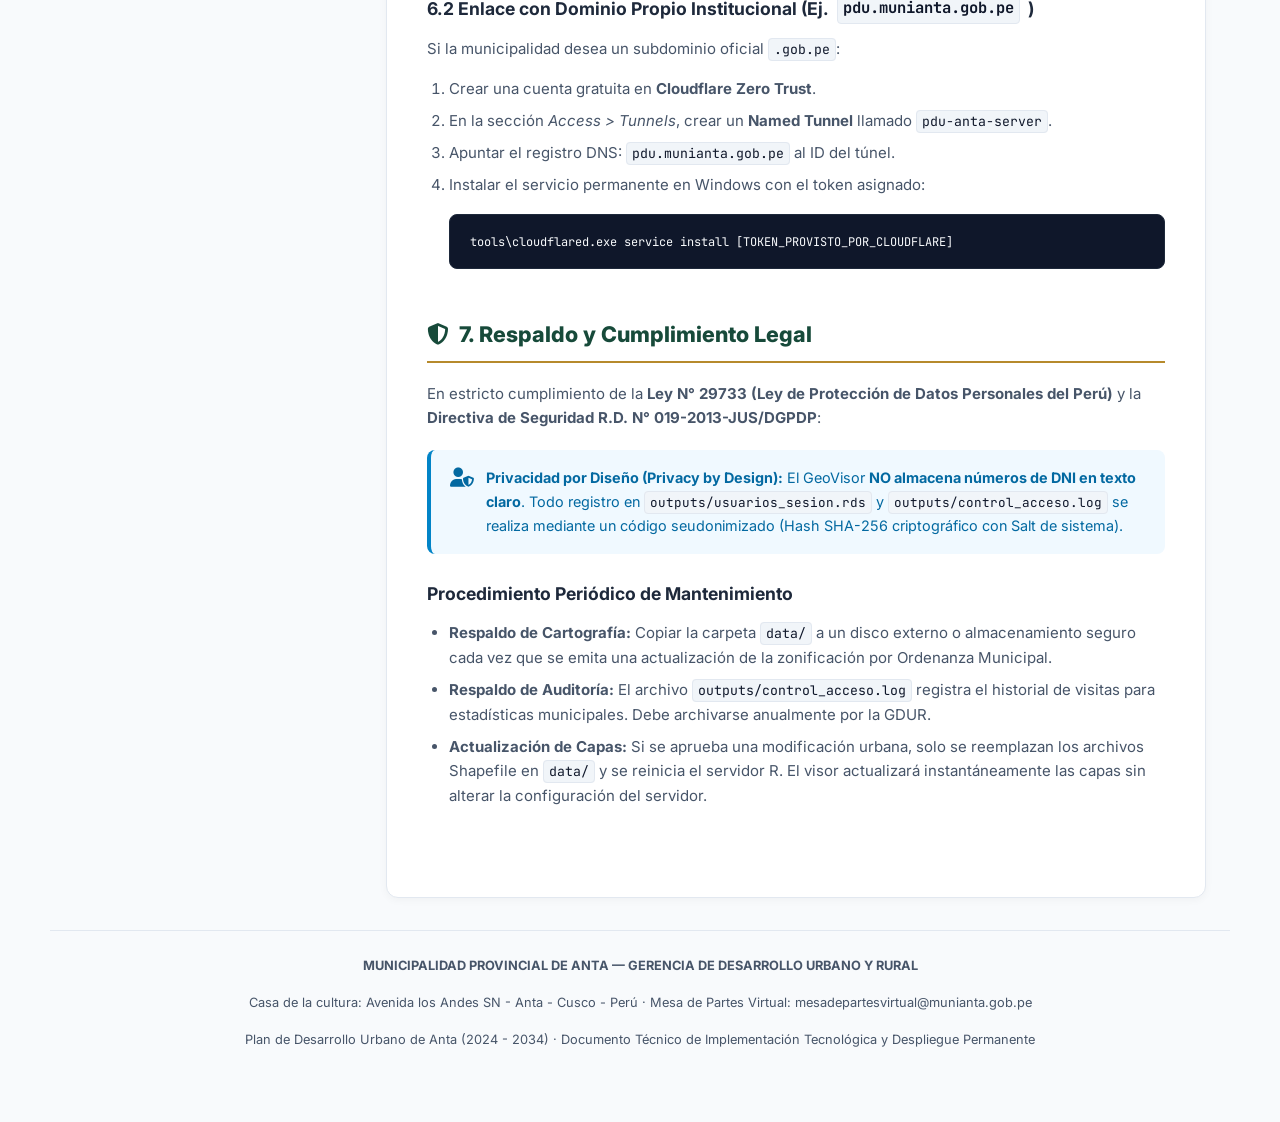
==== commit 771c1f9f: "docs: ampliar pliego de requisitos tecnicos OTI para deposito en servidor municipal" ====
--- a/guia_despliegue_servidor_permanente.html
+++ b/guia_despliegue_servidor_permanente.html
@@ -4,7 +4,7 @@
   <meta charset="UTF-8">
   <meta name="viewport" content="width=device-width, initial-scale=1.0">
   <title>Guía Técnica de Despliegue Permanente — GeoVisor PDU Anta (2024-2034)</title>
-  <link rel="icon" type="image/png" href="docs/escudo_muni_anta.png">
+  <link rel="icon" type="image/png" href="escudo_muni_anta.png">
   
   <!-- Tipografía Inter & FontAwesome -->
   <link rel="preconnect" href="https://fonts.googleapis.com">
@@ -427,7 +427,7 @@
   <!-- Encabezado Oficial -->
   <header class="doc-header">
     <div class="doc-header-content">
-      <img src="docs/escudo_muni_anta.png" alt="Escudo de la Municipalidad de Anta" class="doc-escudo">
+      <img src="escudo_muni_anta.png" alt="Escudo de la Municipalidad de Anta" class="doc-escudo">
       <div class="doc-header-titles">
         <h2>MUNICIPALIDAD PROVINCIAL DE ANTA — GERENCIA DE DESARROLLO URBANO Y RURAL</h2>
         <h1>Protocolo Técnico de Despliegue Permanente del GeoVisor PDU Anta</h1>
@@ -450,7 +450,7 @@
       </div>
       <ul class="doc-nav-list">
         <li class="doc-nav-item"><a href="#sec1" class="doc-nav-link">1. Fundamentos Arquitectónicos</a></li>
-        <li class="doc-nav-item"><a href="#sec2" class="doc-nav-link">2. Requisitos de Hardware y Red</a></li>
+        <li class="doc-nav-item"><a href="#sec2" class="doc-nav-link">2. Requisitos Servidor Municipal</a></li>
         <li class="doc-nav-item"><a href="#sec3" class="doc-nav-link">3. Opción A: Servidor On-Premise</a></li>
         <li class="doc-nav-item"><a href="#sec4" class="doc-nav-link">4. Opción B: Servidor Cloud Linux</a></li>
         <li class="doc-nav-item"><a href="#sec5" class="doc-nav-link">5. Opción C: Contenedores Docker</a></li>
@@ -492,48 +492,146 @@
 
       <!-- Sección 2 -->
       <section id="sec2" class="section-block">
-        <h2 class="section-title"><i class="fa-solid fa-microchip"></i> 2. Requisitos de Hardware y Red</h2>
-        <p>
-          Para mantener el GeoVisor en línea de manera ininterrumpida (24 horas al día, 7 días a la semana), el servidor debe cumplir con los siguientes requerimientos recomendados:
+        <h2 class="section-title"><i class="fa-solid fa-server"></i> 2. Requisitos Técnicos para Depositar la Aplicación en el Servidor Municipal (Dossier OTI)</h2>
+        <p>
+          Para que el equipo de la <strong>Oficina de Tecnologías de la Información (OTI)</strong> o el área de Sistemas de la Municipalidad Provincial de Anta aloje e implemente formalmente el GeoVisor en la infraestructura institucional (física, virtualizada o en la nube), el entorno de hospedaje debe cumplir con el siguiente pliego de condiciones técnicas:
+        </p>
+
+        <h3 class="subsection-title"><i class="fa-solid fa-microchip"></i> 2.1 Requisitos de Hardware y Capacidad de Cómputo</h3>
+        <p>
+          Las capas cartográficas (3,664 polígonos zonificados y 1,673 ejes viales) se cargan e indexan en la memoria RAM del servidor para ofrecer respuestas inmediatas a las consultas ciudadanas sin depender de llamadas lentas a bases de datos externas.
         </p>
         <div class="table-responsive">
           <table>
             <thead>
               <tr>
-                <th>Componente</th>
-                <th>Mínimo (Operación Básica)</th>
-                <th>Recomendado (Concurrencia Municipal)</th>
+                <th>Recurso</th>
+                <th>Requisito Mínimo</th>
+                <th>Requisito Óptimo Recomendado</th>
+                <th>Finalidad Técnica</th>
               </tr>
             </thead>
             <tbody>
               <tr>
+                <td><strong>Entorno</strong></td>
+                <td>Servidor Físico dedicado o VM</td>
+                <td>Máquina Virtual dedicada (VMware / Proxmox / Hyper-V)</td>
+                <td>Aislamiento operativo y facilidad de snapshots/backups.</td>
+              </tr>
+              <tr>
                 <td><strong>Procesador (CPU)</strong></td>
-                <td>2 núcleos (x86_64 a 2.0 GHz)</td>
-                <td>4 o más núcleos (ej. Intel Core i5/i7 o AMD Ryzen 5)</td>
+                <td>2 vCPU (x86_64 @ 2.2 GHz)</td>
+                <td>4 vCPU o superior</td>
+                <td>Cálculo de intersecciones geométricas y generación de PDFs.</td>
               </tr>
               <tr>
                 <td><strong>Memoria RAM</strong></td>
-                <td>4 GB de RAM</td>
-                <td>8 GB o 16 GB de RAM</td>
+                <td>4 GB libres garantizados</td>
+                <td>8 GB a 16 GB de RAM</td>
+                <td>Retención de capas Shapefile en memoria y concurrencia.</td>
               </tr>
               <tr>
-                <td><strong>Almacenamiento</strong></td>
-                <td>20 GB libres (SSD recomendado)</td>
-                <td>50 GB SSD NVMe (acceso ultrarrápido a capas GIS)</td>
+                <td><strong>Disco Duro</strong></td>
+                <td>30 GB libres (SSD SATA)</td>
+                <td>60 GB libres en SSD NVMe</td>
+                <td>Lectura ultrarrápida de capas y almacenamiento de logs de auditoría.</td>
               </tr>
               <tr>
-                <td><strong>Conexión a Internet</strong></td>
-                <td>15 Mbps de subida (Upload)</td>
-                <td>50 Mbps simétricos (Fibra Óptica estable)</td>
-              </tr>
-              <tr>
-                <td><strong>Suministro Eléctrico</strong></td>
-                <td>Conexión directa a red eléctrica</td>
-                <td>UPS (Sistema de Alimentación Ininterrumpida) para cortes</td>
+                <td><strong>Energía / Contingencia</strong></td>
+                <td>Red municipal con estabilizador</td>
+                <td>Conexión a banco de baterías UPS institucional</td>
+                <td>Garantizar continuidad ante cortes eléctricos intempestivos.</td>
               </tr>
             </tbody>
           </table>
         </div>
+
+        <h3 class="subsection-title"><i class="fa-solid fa-code"></i> 2.2 Requisitos de Software y Dependencias de Sistema</h3>
+        <p>
+          El servidor municipal debe contar con el siguiente stack de tecnologías instalado y configurado:
+        </p>
+        <ul>
+          <li><strong>Sistema Operativo Homologado:</strong>
+            <ul>
+              <li><strong>Linux (Estándar OTI):</strong> Ubuntu Server 22.04 LTS o 24.04 LTS (64 bits) / Debian 12.</li>
+              <li><strong>Windows:</strong> Windows Server 2019 / 2022 o Windows 10/11 Pro (64 bits).</li>
+            </ul>
+          </li>
+          <li><strong>Motor Analítico Base:</strong> R versión <strong>4.3.0 o superior</strong> (actualmente probado en R 4.4 / 4.6.1 x64).</li>
+          <li><strong>Librerías C/C++ Geoespaciales Mandatorias (Nivel Sistema Operativo):</strong>
+            <ul>
+              <li><code>GDAL &gt;= 3.4.0</code>: Motor de lectura, reproyección y parsing de formatos GIS (Shapefile, GeoJSON, KML).</li>
+              <li><code>GEOS &gt;= 3.10.0</code>: Motor de topología y cálculo de intersección espacial vectorial (detección de lotes dentro de zonas urbanas).</li>
+              <li><code>PROJ &gt;= 8.2.0</code>: Transformación de sistemas de coordenadas geodésicas (Datum WGS84 EPSG:4326 a UTM Zona 18 Sur EPSG:32718).</li>
+            </ul>
+          </li>
+          <li><strong>Paquetes R Requeridos (Instalados en la biblioteca global del servidor):</strong>
+            <pre><code># Comando de verificación e instalación en R:
+install.packages(c("shiny", "bslib", "leaflet", "sf", "DT", 
+                   "htmltools", "scales", "RColorBrewer", "digest"))</code></pre>
+          </li>
+        </ul>
+
+        <h3 class="subsection-title"><i class="fa-solid fa-network-wired"></i> 2.3 Requisitos de Red, Puertos y Soporte Mandatorio de WebSockets</h3>
+        <div class="callout callout-warning">
+          <i class="fa-solid fa-triangle-exclamation"></i>
+          <div>
+            <strong>Requisito Crítico de Conectividad (WebSockets):</strong>
+            El cortafuegos (Firewall / UTM Fortinet / pfSense) o Proxy Inverso municipal <strong>DEBE tener expresamente habilitado el tráfico WebSocket (protocolos <code>ws://</code> y <code>wss://</code>)</strong>. La reactividad de Shiny, el movimiento del mapa Leaflet y la validación de DNI dependen de este canal bidireccional continuo.
+          </div>
+        </div>
+        <ul>
+          <li><strong>Dirección IP del Servidor:</strong> Asignación de una IP local fija/estática dentro de la red o DMZ municipal (ej. <code>192.168.10.50</code> o VLAN de servidores).</li>
+          <li><strong>Puertos de Red:</strong>
+            <ul>
+              <li><strong>Puerto Interno 3838 (TCP):</strong> Utilizado por el motor R Shiny para escuchar peticiones de la red local o proxy inverso.</li>
+              <li><strong>Puerto Externo 443 (HTTPS / TCP):</strong> Acceso público seguro cifrado hacia los ciudadanos.</li>
+              <li><strong>Puerto Externo 80 (HTTP / TCP):</strong> Redirección forzada automática a HTTPS.</li>
+            </ul>
+          </li>
+          <li><strong>Salida a Internet Saliente (Puerto 443):</strong> Permite la descarga en tiempo real de los mosaicos de mapas base satelitales (OpenStreetMap y Esri World Imagery) y la sincronización con el túnel seguro.</li>
+        </ul>
+
+        <h3 class="subsection-title"><i class="fa-solid fa-folder-tree"></i> 2.4 Estructura de Archivos, Permisos y Almacenamiento</h3>
+        <p>
+          Para mantener la seguridad del servidor según las buenas prácticas de la Contraloría y Gobierno Digital:
+        </p>
+        <ul>
+          <li><strong>Usuario de Ejecución sin Privilegios:</strong> La aplicación debe ejecutarse bajo un usuario de servicio sin permisos de superusuario/administrador (ej. usuario <code>shiny</code> en Linux o cuenta de servicio dedicada en Windows).</li>
+          <li><strong>Permisos de Solo Lectura (Read-Only):</strong>
+            <ul>
+              <li><code>app.R</code>, carpeta <code>R/</code> (lógica del sistema).</li>
+              <li>Carpeta <code>data/</code> (Shapefiles oficiales inmutables aprobados por Ordenanza).</li>
+              <li>Carpeta <code>www/</code> (estilos CSS, imágenes institucionales).</li>
+            </ul>
+          </li>
+          <li><strong>Permisos de Lectura y Escritura (Read-Write):</strong>
+            <ul>
+              <li>Exclusivamente sobre la carpeta <code>outputs/</code>: necesaria para registrar la bitácora de auditoría seudonimizada (<code>control_acceso.log</code>) y el estado temporal de sesiones ciudadanas (<code>usuarios_sesion.rds</code>).</li>
+            </ul>
+          </li>
+        </ul>
+
+        <h3 class="subsection-title"><i class="fa-solid fa-globe"></i> 2.5 Requisitos de Identidad Digital y Dominio Institucional</h3>
+        <ul>
+          <li><strong>Subdominio Gubernamental Oficial:</strong> Creación de un registro DNS tipo <code>pdu.munianta.gob.pe</code> o <code>geovisor.munianta.gob.pe</code> administrado por la municipalidad (Punto.pe / PCM).</li>
+          <li><strong>Certificado Digital SSL/TLS:</strong> Certificado de seguridad vigente emitido para el dominio (Let's Encrypt o certificado comercial TLS 1.2 / 1.3) para asegurar el candado de navegación segura.</li>
+          <li><strong>Alternativa sin IP pública:</strong> Si la municipalidad no dispone de IP pública estática o puertos abiertos, se puede emplear el conector oficial <strong>Cloudflare Zero Trust</strong> (gratuito) para enlazar el dominio municipal directamente con el servidor sin exponer la red interna a ataques.</li>
+        </ul>
+
+        <h3 class="subsection-title"><i class="fa-solid fa-box-archive"></i> 2.6 Procedimiento de Entrega del Paquete de la Aplicación</h3>
+        <p>
+          Para transferir el GeoVisor al servidor municipal, la OTI puede emplear cualquiera de estos dos canales oficiales:
+        </p>
+        <ol>
+          <li><strong>Opción Git (Recomendada para Actualizaciones Frecuentes):</strong>
+            <pre><code>git clone https://github.com/antapat/pdu_anta_2024_2034.git /srv/shiny-server/pdu_anta</code></pre>
+            Permite actualizar capas o normativas en el futuro con un simple <code>git pull</code>.
+          </li>
+          <li><strong>Opción Paquete Cerrado (Despliegue Aislado / Offline):</strong>
+            Copiar la carpeta raíz completa <code>pdu_anta_2024_2034</code> en la unidad del servidor, preservando íntegras las subcarpetas <code>data/</code>, <code>R/</code>, <code>www/</code> y <code>docs/</code>.
+          </li>
+        </ol>
       </section>
 
       <!-- Sección 3 -->
@@ -680,3 +778,4 @@
 
 </body>
 </html>
+
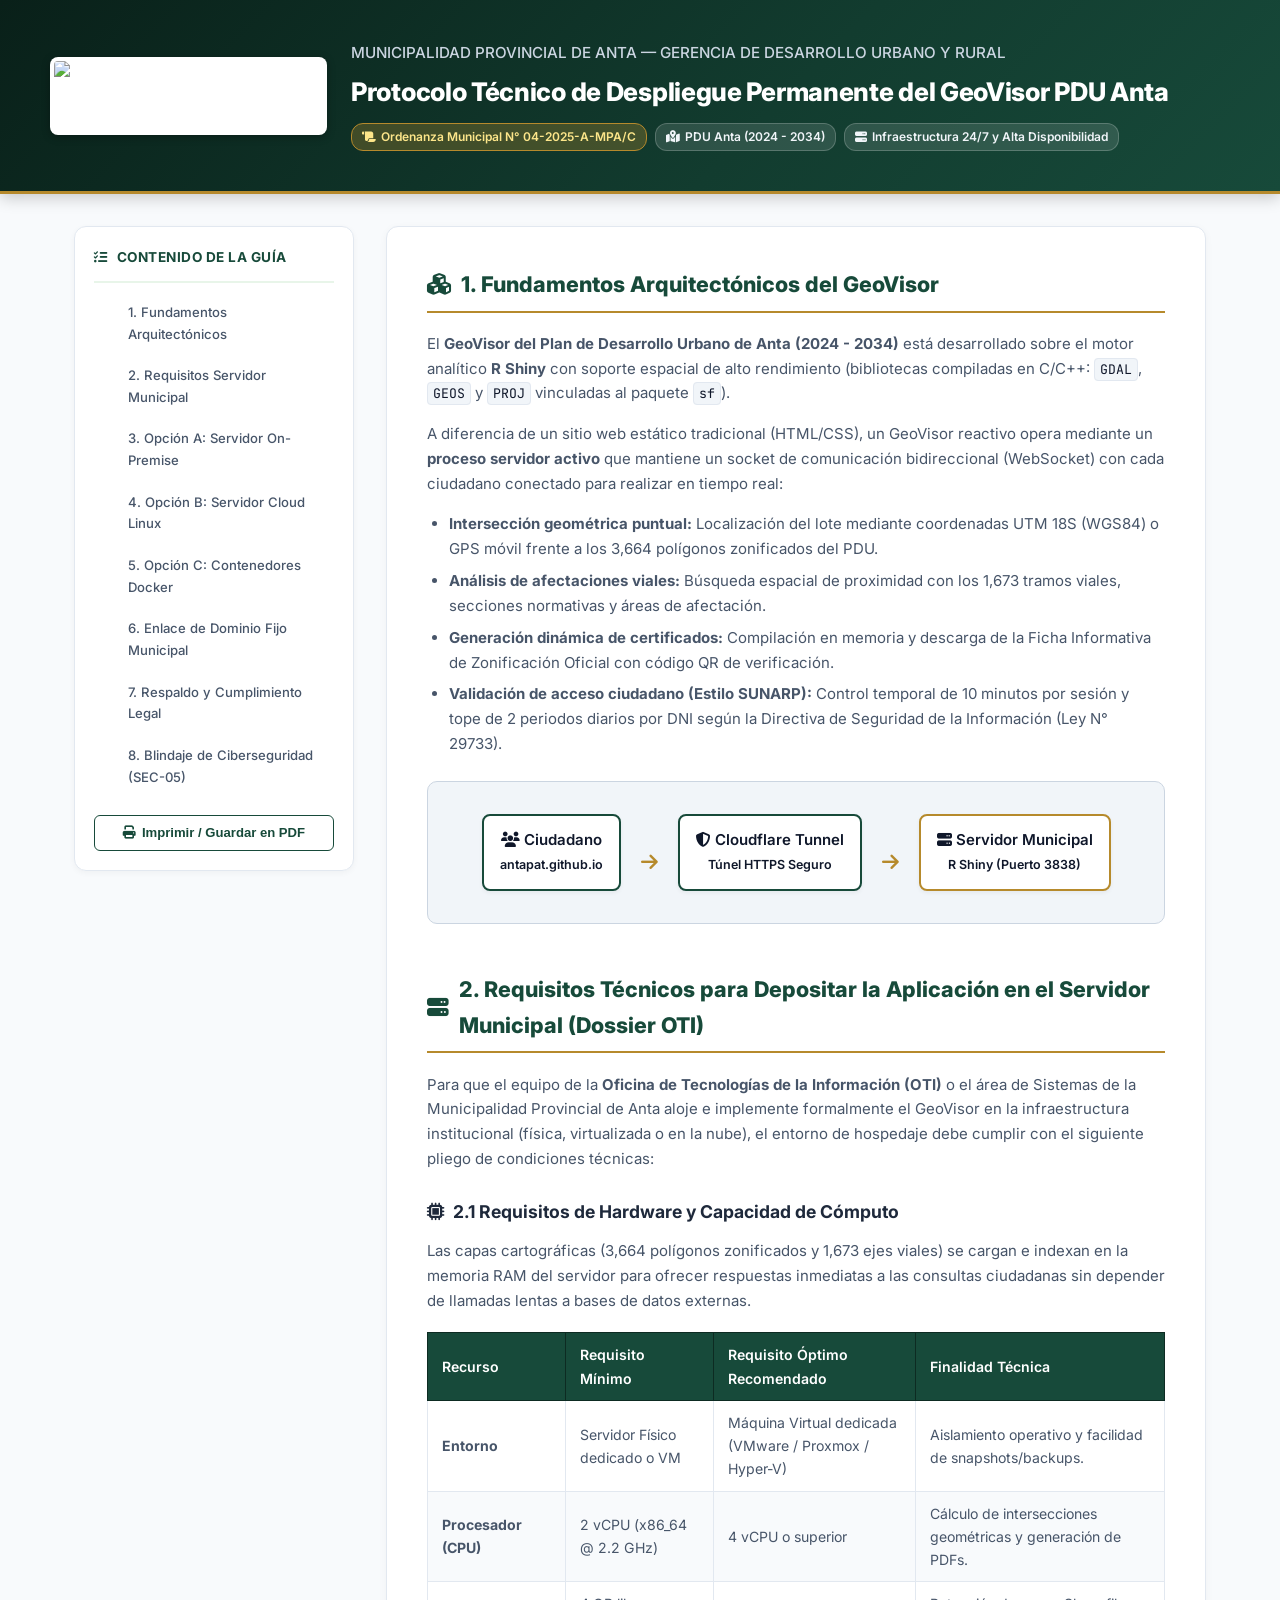
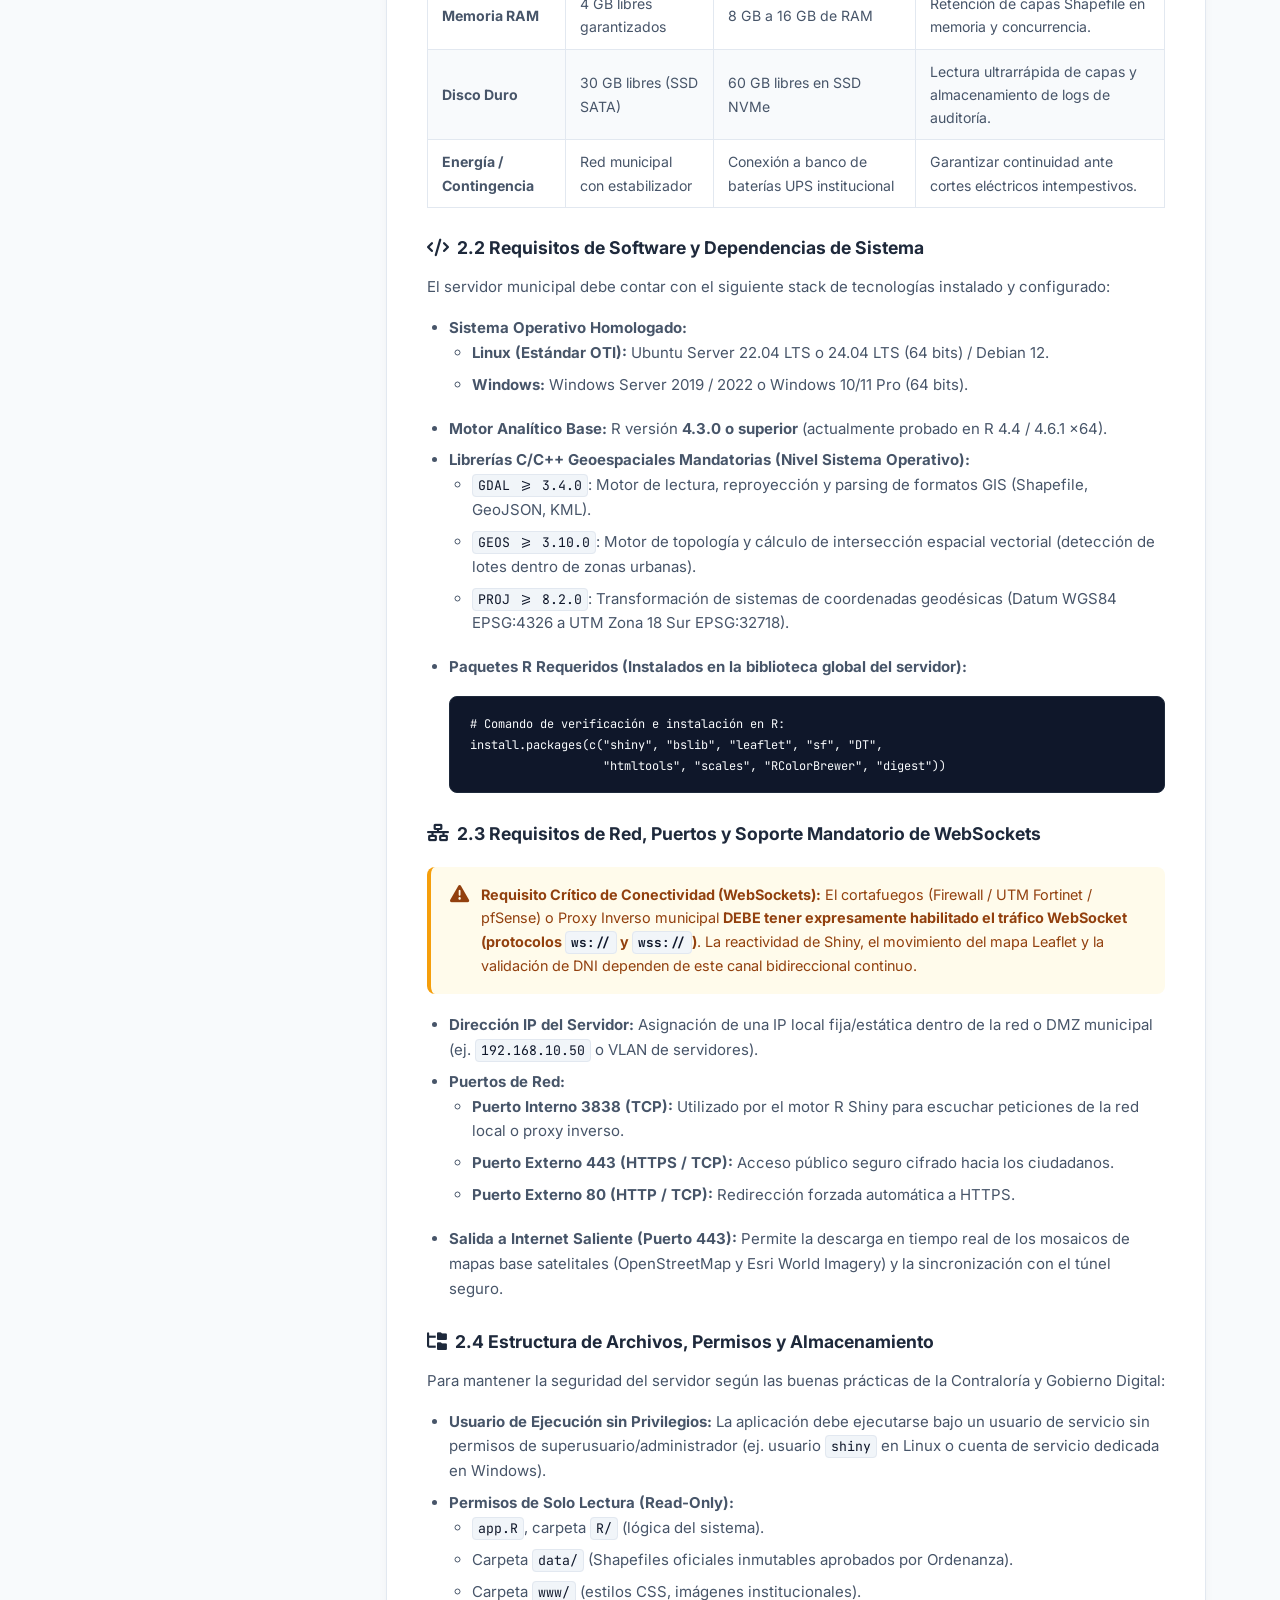
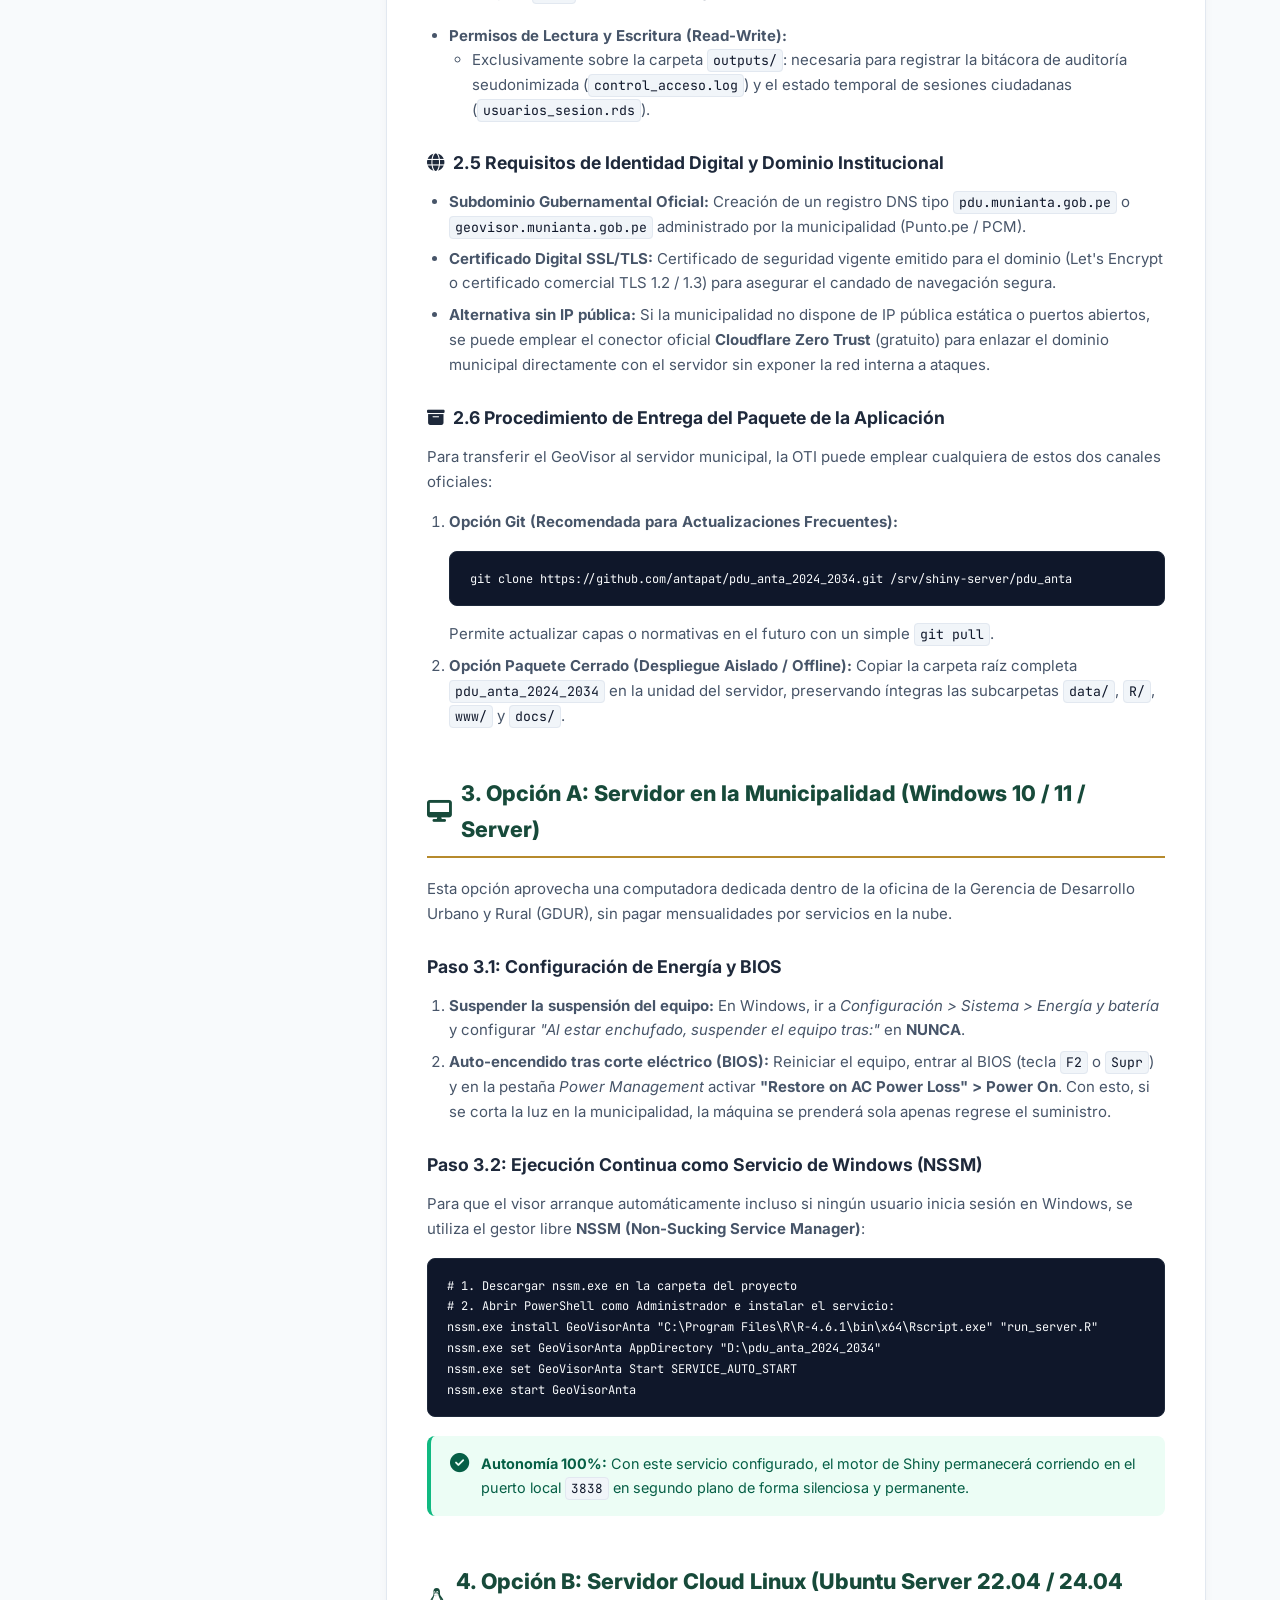
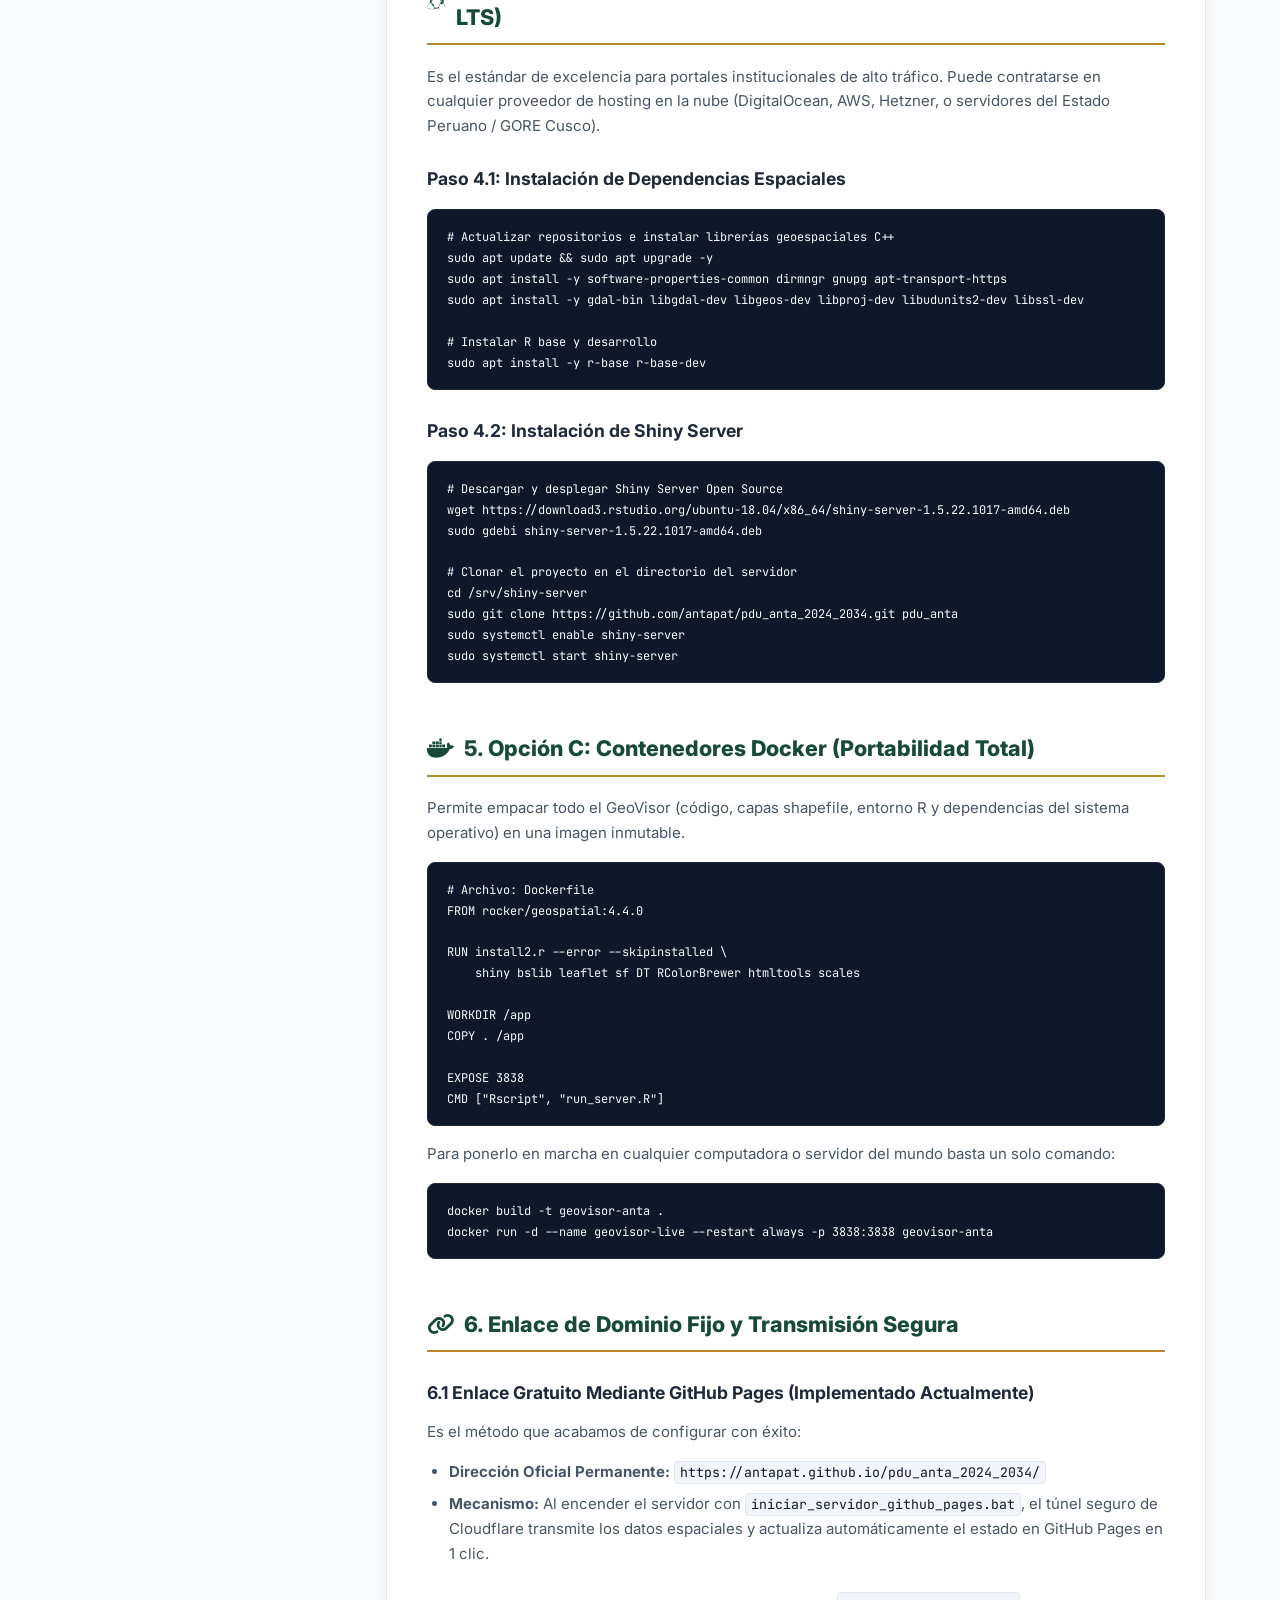
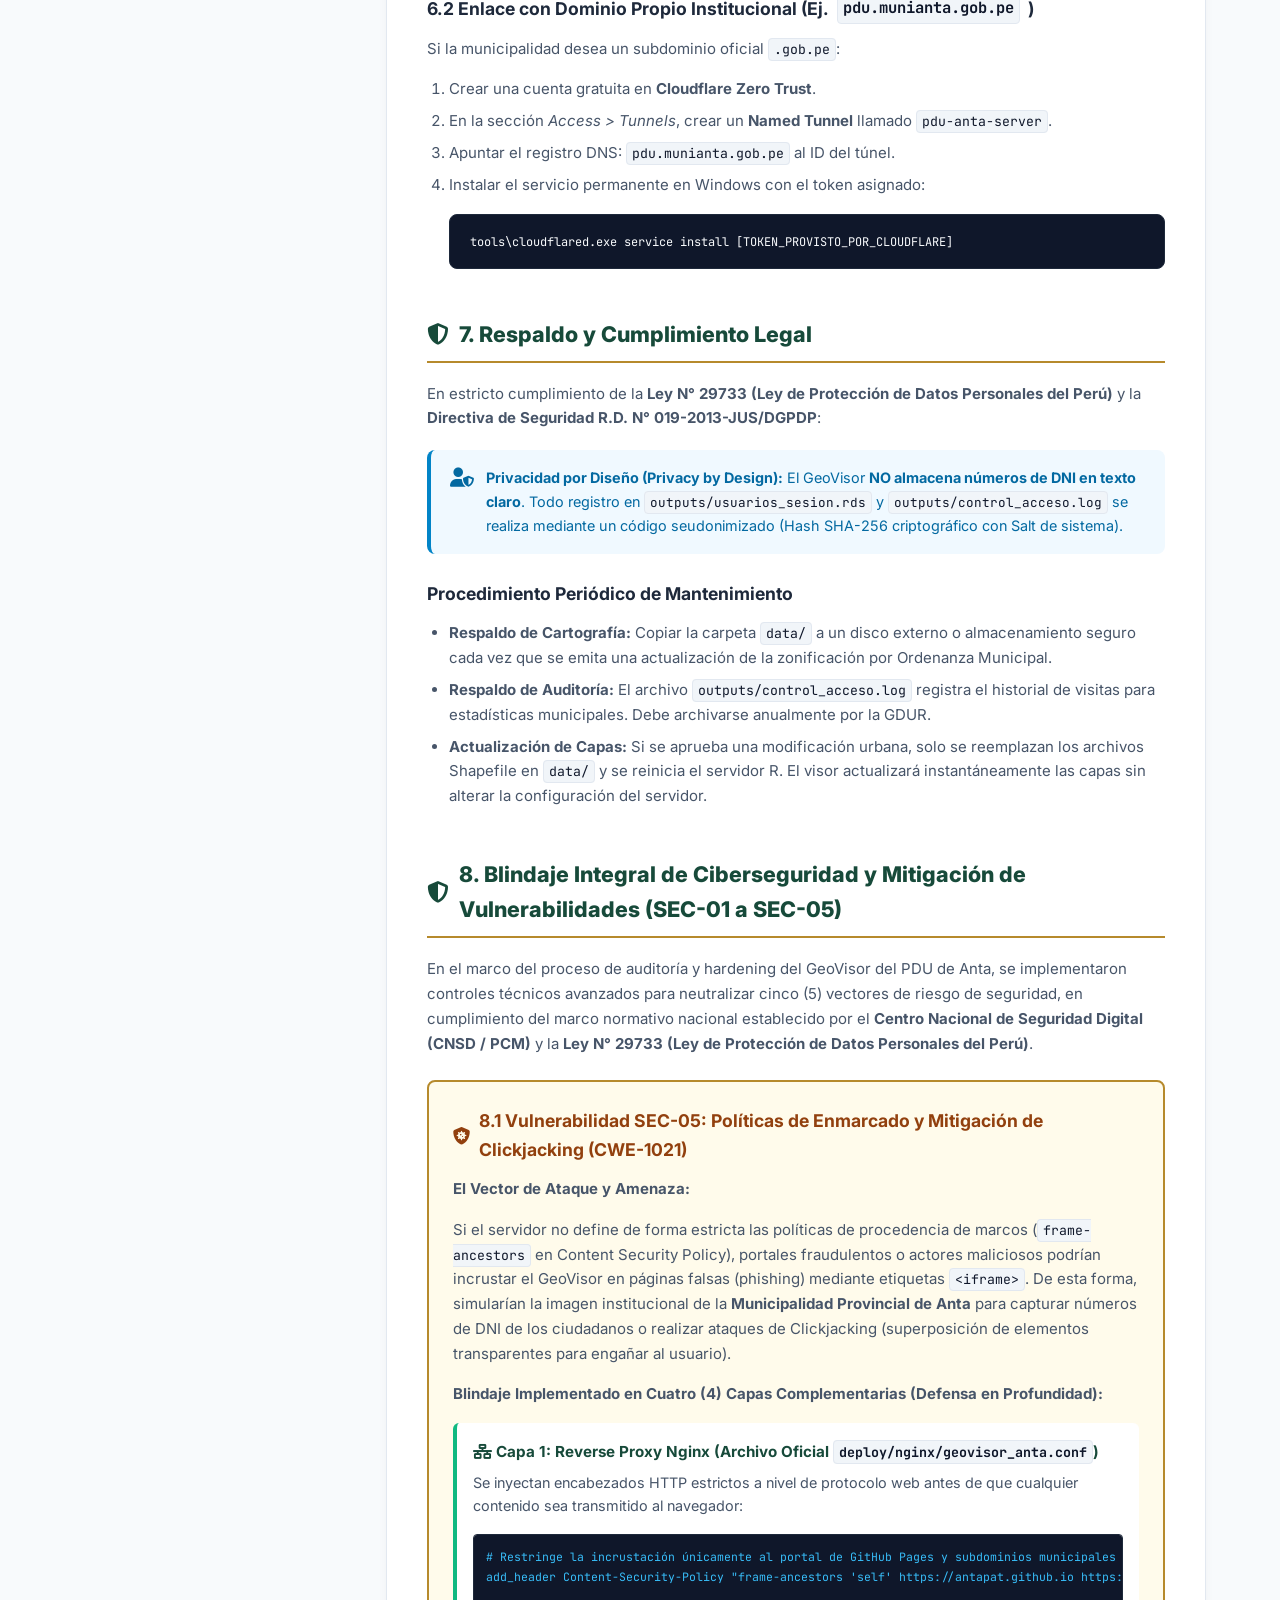
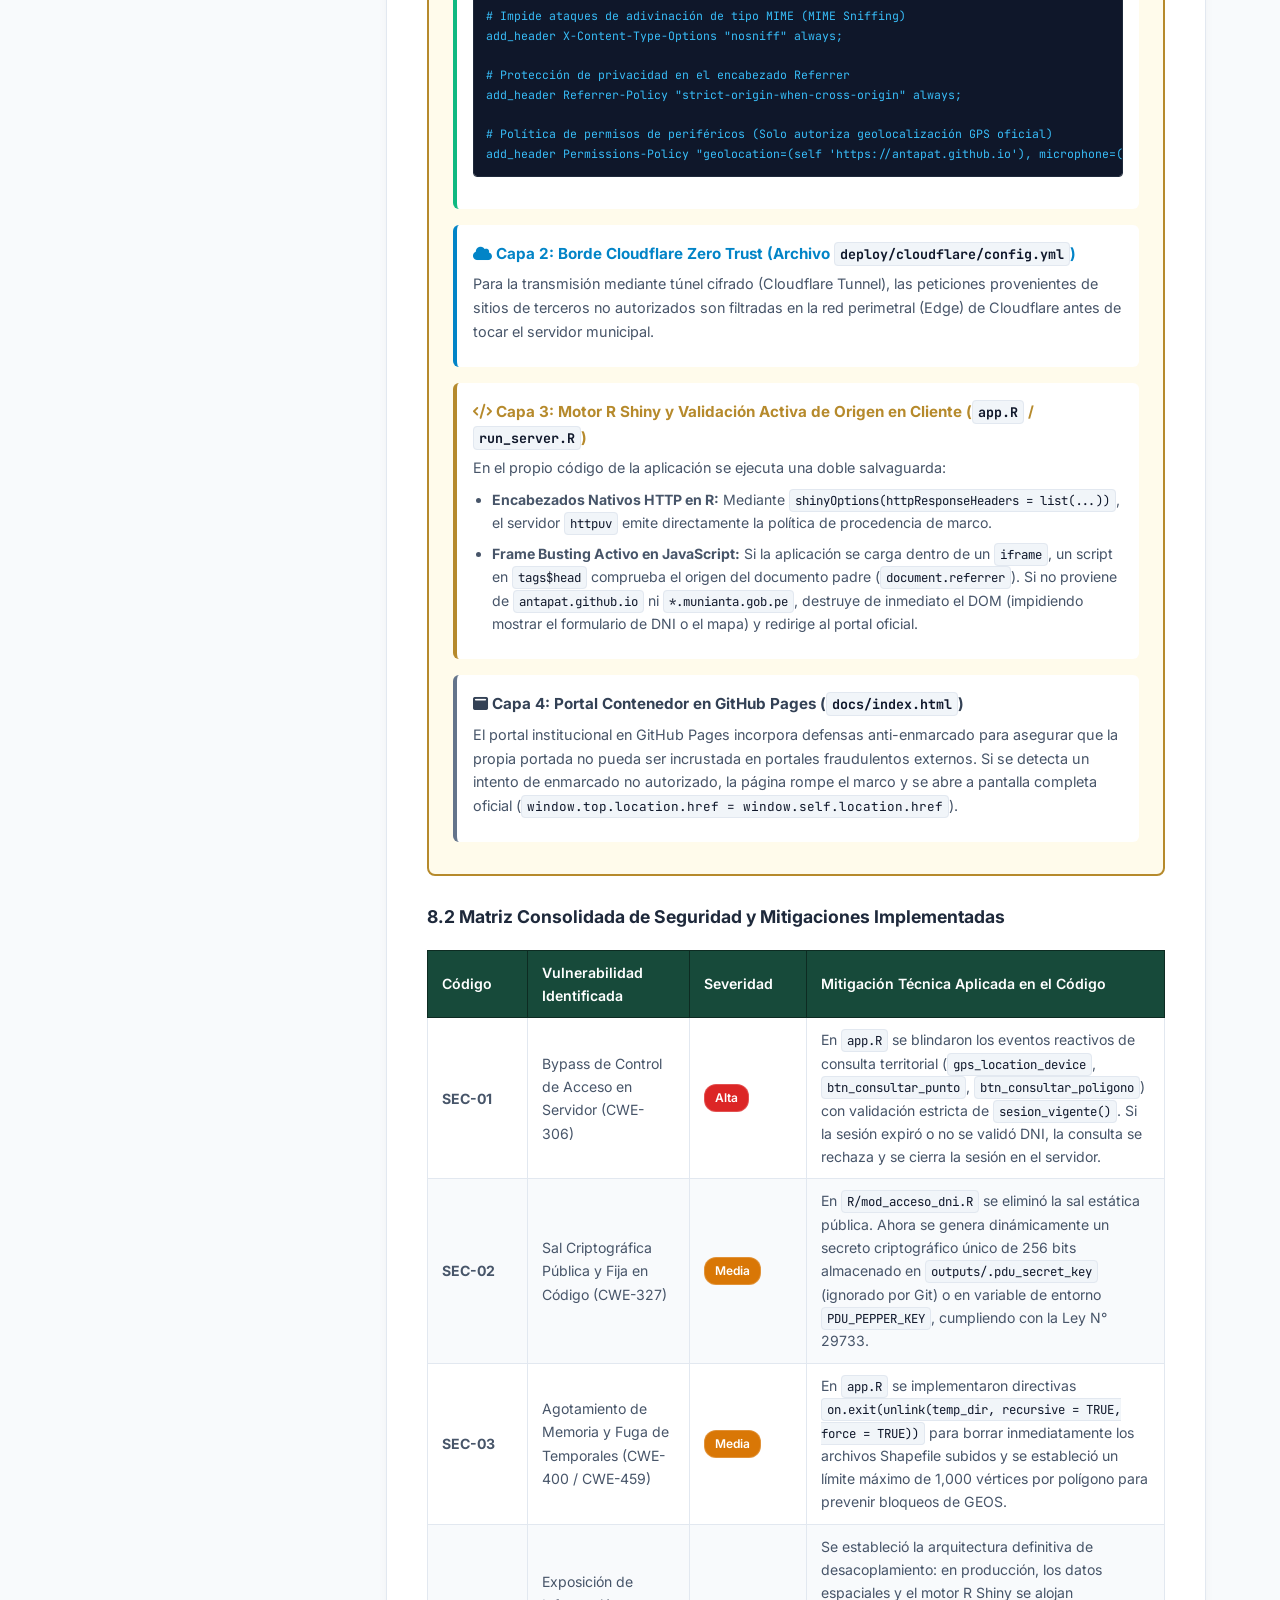
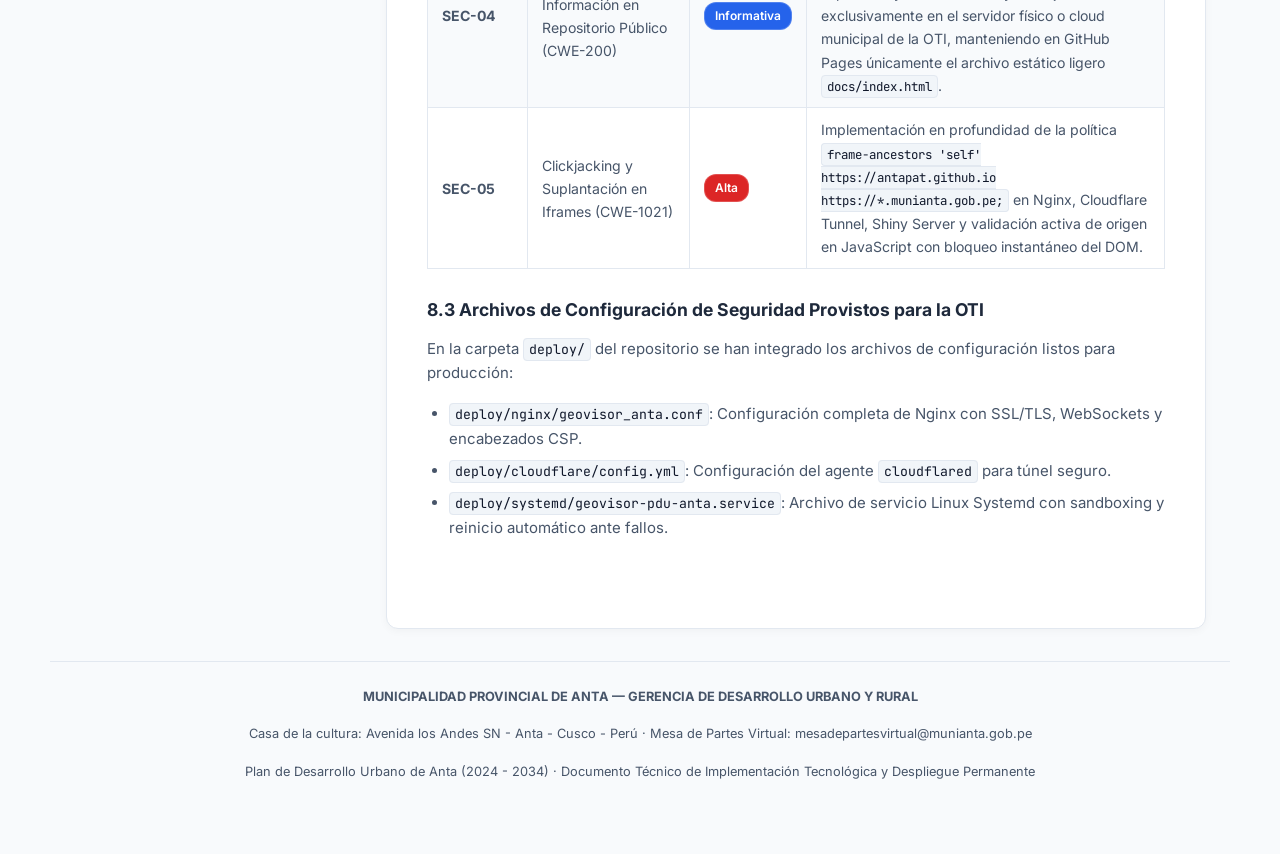
==== commit ac222e77: "security: blindaje integral SEC-05 contra clickjacking y mitigaciones SEC-01 a SEC-04" ====
--- a/guia_despliegue_servidor_permanente.html
+++ b/guia_despliegue_servidor_permanente.html
@@ -456,6 +456,7 @@
         <li class="doc-nav-item"><a href="#sec5" class="doc-nav-link">5. Opción C: Contenedores Docker</a></li>
         <li class="doc-nav-item"><a href="#sec6" class="doc-nav-link">6. Enlace de Dominio Fijo Municipal</a></li>
         <li class="doc-nav-item"><a href="#sec7" class="doc-nav-link">7. Respaldo y Cumplimiento Legal</a></li>
+        <li class="doc-nav-item"><a href="#sec8" class="doc-nav-link">8. Blindaje de Ciberseguridad (SEC-05)</a></li>
       </ul>
       <button class="btn-imprimir" onclick="window.print()">
         <i class="fa-solid fa-print"></i> Imprimir / Guardar en PDF
@@ -766,6 +767,136 @@
         </ul>
       </section>
 
+      <!-- Sección 8 -->
+      <section id="sec8" class="section-block">
+        <h2 class="section-title"><i class="fa-solid fa-shield-halved"></i> 8. Blindaje Integral de Ciberseguridad y Mitigación de Vulnerabilidades (SEC-01 a SEC-05)</h2>
+        
+        <p>
+          En el marco del proceso de auditoría y hardening del GeoVisor del PDU de Anta, se implementaron controles técnicos avanzados para neutralizar cinco (5) vectores de riesgo de seguridad, en cumplimiento del marco normativo nacional establecido por el <strong>Centro Nacional de Seguridad Digital (CNSD / PCM)</strong> y la <strong>Ley N° 29733 (Ley de Protección de Datos Personales del Perú)</strong>.
+        </p>
+
+        <!-- Subsección SEC-05 Destacada -->
+        <div style="border: 2px solid #B68A2C; border-radius: 8px; padding: 1.5rem; background: #FFFBEB; margin: 1.5rem 0;">
+          <h3 class="subsection-title" style="color: #92400E; margin-top: 0;">
+            <i class="fa-solid fa-shield-virus"></i> 8.1 Vulnerabilidad SEC-05: Políticas de Enmarcado y Mitigación de Clickjacking (CWE-1021)
+          </h3>
+          
+          <p><strong>El Vector de Ataque y Amenaza:</strong></p>
+          <p>
+            Si el servidor no define de forma estricta las políticas de procedencia de marcos (<code>frame-ancestors</code> en Content Security Policy), portales fraudulentos o actores maliciosos podrían incrustar el GeoVisor en páginas falsas (phishing) mediante etiquetas <code>&lt;iframe&gt;</code>. De esta forma, simularían la imagen institucional de la <strong>Municipalidad Provincial de Anta</strong> para capturar números de DNI de los ciudadanos o realizar ataques de Clickjacking (superposición de elementos transparentes para engañar al usuario).
+          </p>
+
+          <p><strong>Blindaje Implementado en Cuatro (4) Capas Complementarias (Defensa en Profundidad):</strong></p>
+
+          <div style="background: white; border-radius: 6px; padding: 1rem; border-left: 4px solid #10B981; margin-bottom: 1rem;">
+            <h4 style="font-size: 0.95rem; font-weight: 700; color: #174A3A; margin-bottom: 0.4rem;">
+              <i class="fa-solid fa-network-wired"></i> Capa 1: Reverse Proxy Nginx (Archivo Oficial <code>deploy/nginx/geovisor_anta.conf</code>)
+            </h4>
+            <p style="font-size: 0.9rem; margin-bottom: 0.5rem;">
+              Se inyectan encabezados HTTP estrictos a nivel de protocolo web antes de que cualquier contenido sea transmitido al navegador:
+            </p>
+            <pre style="background: #0F172A; color: #38BDF8; padding: 0.75rem; border-radius: 4px; font-size: 0.82rem; overflow-x: auto;"><code># Restringe la incrustación únicamente al portal de GitHub Pages y subdominios municipales
+add_header Content-Security-Policy "frame-ancestors 'self' https://antapat.github.io https://*.munianta.gob.pe;" always;
+
+# Impide ataques de adivinación de tipo MIME (MIME Sniffing)
+add_header X-Content-Type-Options "nosniff" always;
+
+# Protección de privacidad en el encabezado Referrer
+add_header Referrer-Policy "strict-origin-when-cross-origin" always;
+
+# Política de permisos de periféricos (Solo autoriza geolocalización GPS oficial)
+add_header Permissions-Policy "geolocation=(self 'https://antapat.github.io'), microphone=(), camera=()" always;</code></pre>
+          </div>
+
+          <div style="background: white; border-radius: 6px; padding: 1rem; border-left: 4px solid #0284C7; margin-bottom: 1rem;">
+            <h4 style="font-size: 0.95rem; font-weight: 700; color: #0284C7; margin-bottom: 0.4rem;">
+              <i class="fa-solid fa-cloud"></i> Capa 2: Borde Cloudflare Zero Trust (Archivo <code>deploy/cloudflare/config.yml</code>)
+            </h4>
+            <p style="font-size: 0.9rem; margin-bottom: 0.5rem;">
+              Para la transmisión mediante túnel cifrado (Cloudflare Tunnel), las peticiones provenientes de sitios de terceros no autorizados son filtradas en la red perimetral (Edge) de Cloudflare antes de tocar el servidor municipal.
+            </p>
+          </div>
+
+          <div style="background: white; border-radius: 6px; padding: 1rem; border-left: 4px solid #B68A2C; margin-bottom: 1rem;">
+            <h4 style="font-size: 0.95rem; font-weight: 700; color: #B68A2C; margin-bottom: 0.4rem;">
+              <i class="fa-solid fa-code"></i> Capa 3: Motor R Shiny y Validación Activa de Origen en Cliente (<code>app.R</code> / <code>run_server.R</code>)
+            </h4>
+            <p style="font-size: 0.9rem; margin-bottom: 0.5rem;">
+              En el propio código de la aplicación se ejecuta una doble salvaguarda:
+            </p>
+            <ul style="font-size: 0.88rem; margin-left: 1.2rem; margin-bottom: 0.5rem;">
+              <li><strong>Encabezados Nativos HTTP en R:</strong> Mediante <code>shinyOptions(httpResponseHeaders = list(...))</code>, el servidor <code>httpuv</code> emite directamente la política de procedencia de marco.</li>
+              <li><strong>Frame Busting Activo en JavaScript:</strong> Si la aplicación se carga dentro de un <code>iframe</code>, un script en <code>tags$head</code> comprueba el origen del documento padre (<code>document.referrer</code>). Si no proviene de <code>antapat.github.io</code> ni <code>*.munianta.gob.pe</code>, destruye de inmediato el DOM (impidiendo mostrar el formulario de DNI o el mapa) y redirige al portal oficial.</li>
+            </ul>
+          </div>
+
+          <div style="background: white; border-radius: 6px; padding: 1rem; border-left: 4px solid #64748B; margin-bottom: 0.5rem;">
+            <h4 style="font-size: 0.95rem; font-weight: 700; color: #334155; margin-bottom: 0.4rem;">
+              <i class="fa-solid fa-window-maximize"></i> Capa 4: Portal Contenedor en GitHub Pages (<code>docs/index.html</code>)
+            </h4>
+            <p style="font-size: 0.9rem; margin-bottom: 0.5rem;">
+              El portal institucional en GitHub Pages incorpora defensas anti-enmarcado para asegurar que la propia portada no pueda ser incrustada en portales fraudulentos externos. Si se detecta un intento de enmarcado no autorizado, la página rompe el marco y se abre a pantalla completa oficial (<code>window.top.location.href = window.self.location.href</code>).
+            </p>
+          </div>
+        </div>
+
+        <h3 class="subsection-title">8.2 Matriz Consolidada de Seguridad y Mitigaciones Implementadas</h3>
+        <div class="table-responsive">
+          <table>
+            <thead>
+              <tr>
+                <th style="width: 100px;">Código</th>
+                <th>Vulnerabilidad Identificada</th>
+                <th style="width: 110px;">Severidad</th>
+                <th>Mitigación Técnica Aplicada en el Código</th>
+              </tr>
+            </thead>
+            <tbody>
+              <tr>
+                <td><strong>SEC-01</strong></td>
+                <td>Bypass de Control de Acceso en Servidor (CWE-306)</td>
+                <td><span class="badge-doc" style="background:#DC2626; color:white;">Alta</span></td>
+                <td>En <code>app.R</code> se blindaron los eventos reactivos de consulta territorial (<code>gps_location_device</code>, <code>btn_consultar_punto</code>, <code>btn_consultar_poligono</code>) con validación estricta de <code>sesion_vigente()</code>. Si la sesión expiró o no se validó DNI, la consulta se rechaza y se cierra la sesión en el servidor.</td>
+              </tr>
+              <tr>
+                <td><strong>SEC-02</strong></td>
+                <td>Sal Criptográfica Pública y Fija en Código (CWE-327)</td>
+                <td><span class="badge-doc" style="background:#D97706; color:white;">Media</span></td>
+                <td>En <code>R/mod_acceso_dni.R</code> se eliminó la sal estática pública. Ahora se genera dinámicamente un secreto criptográfico único de 256 bits almacenado en <code>outputs/.pdu_secret_key</code> (ignorado por Git) o en variable de entorno <code>PDU_PEPPER_KEY</code>, cumpliendo con la Ley N° 29733.</td>
+              </tr>
+              <tr>
+                <td><strong>SEC-03</strong></td>
+                <td>Agotamiento de Memoria y Fuga de Temporales (CWE-400 / CWE-459)</td>
+                <td><span class="badge-doc" style="background:#D97706; color:white;">Media</span></td>
+                <td>En <code>app.R</code> se implementaron directivas <code>on.exit(unlink(temp_dir, recursive = TRUE, force = TRUE))</code> para borrar inmediatamente los archivos Shapefile subidos y se estableció un límite máximo de 1,000 vértices por polígono para prevenir bloqueos de GEOS.</td>
+              </tr>
+              <tr>
+                <td><strong>SEC-04</strong></td>
+                <td>Exposición de Información en Repositorio Público (CWE-200)</td>
+                <td><span class="badge-doc" style="background:#2563EB; color:white;">Informativa</span></td>
+                <td>Se estableció la arquitectura definitiva de desacoplamiento: en producción, los datos espaciales y el motor R Shiny se alojan exclusivamente en el servidor físico o cloud municipal de la OTI, manteniendo en GitHub Pages únicamente el archivo estático ligero <code>docs/index.html</code>.</td>
+              </tr>
+              <tr>
+                <td><strong>SEC-05</strong></td>
+                <td>Clickjacking y Suplantación en Iframes (CWE-1021)</td>
+                <td><span class="badge-doc" style="background:#DC2626; color:white;">Alta</span></td>
+                <td>Implementación en profundidad de la política <code>frame-ancestors 'self' https://antapat.github.io https://*.munianta.gob.pe;</code> en Nginx, Cloudflare Tunnel, Shiny Server y validación activa de origen en JavaScript con bloqueo instantáneo del DOM.</td>
+              </tr>
+            </tbody>
+          </table>
+        </div>
+
+        <h3 class="subsection-title">8.3 Archivos de Configuración de Seguridad Provistos para la OTI</h3>
+        <p>
+          En la carpeta <code>deploy/</code> del repositorio se han integrado los archivos de configuración listos para producción:
+        </p>
+        <ul>
+          <li><code>deploy/nginx/geovisor_anta.conf</code>: Configuración completa de Nginx con SSL/TLS, WebSockets y encabezados CSP.</li>
+          <li><code>deploy/cloudflare/config.yml</code>: Configuración del agente <code>cloudflared</code> para túnel seguro.</li>
+          <li><code>deploy/systemd/geovisor-pdu-anta.service</code>: Archivo de servicio Linux Systemd con sandboxing y reinicio automático ante fallos.</li>
+        </ul>
+      </section>
+
     </main>
   </div>
 
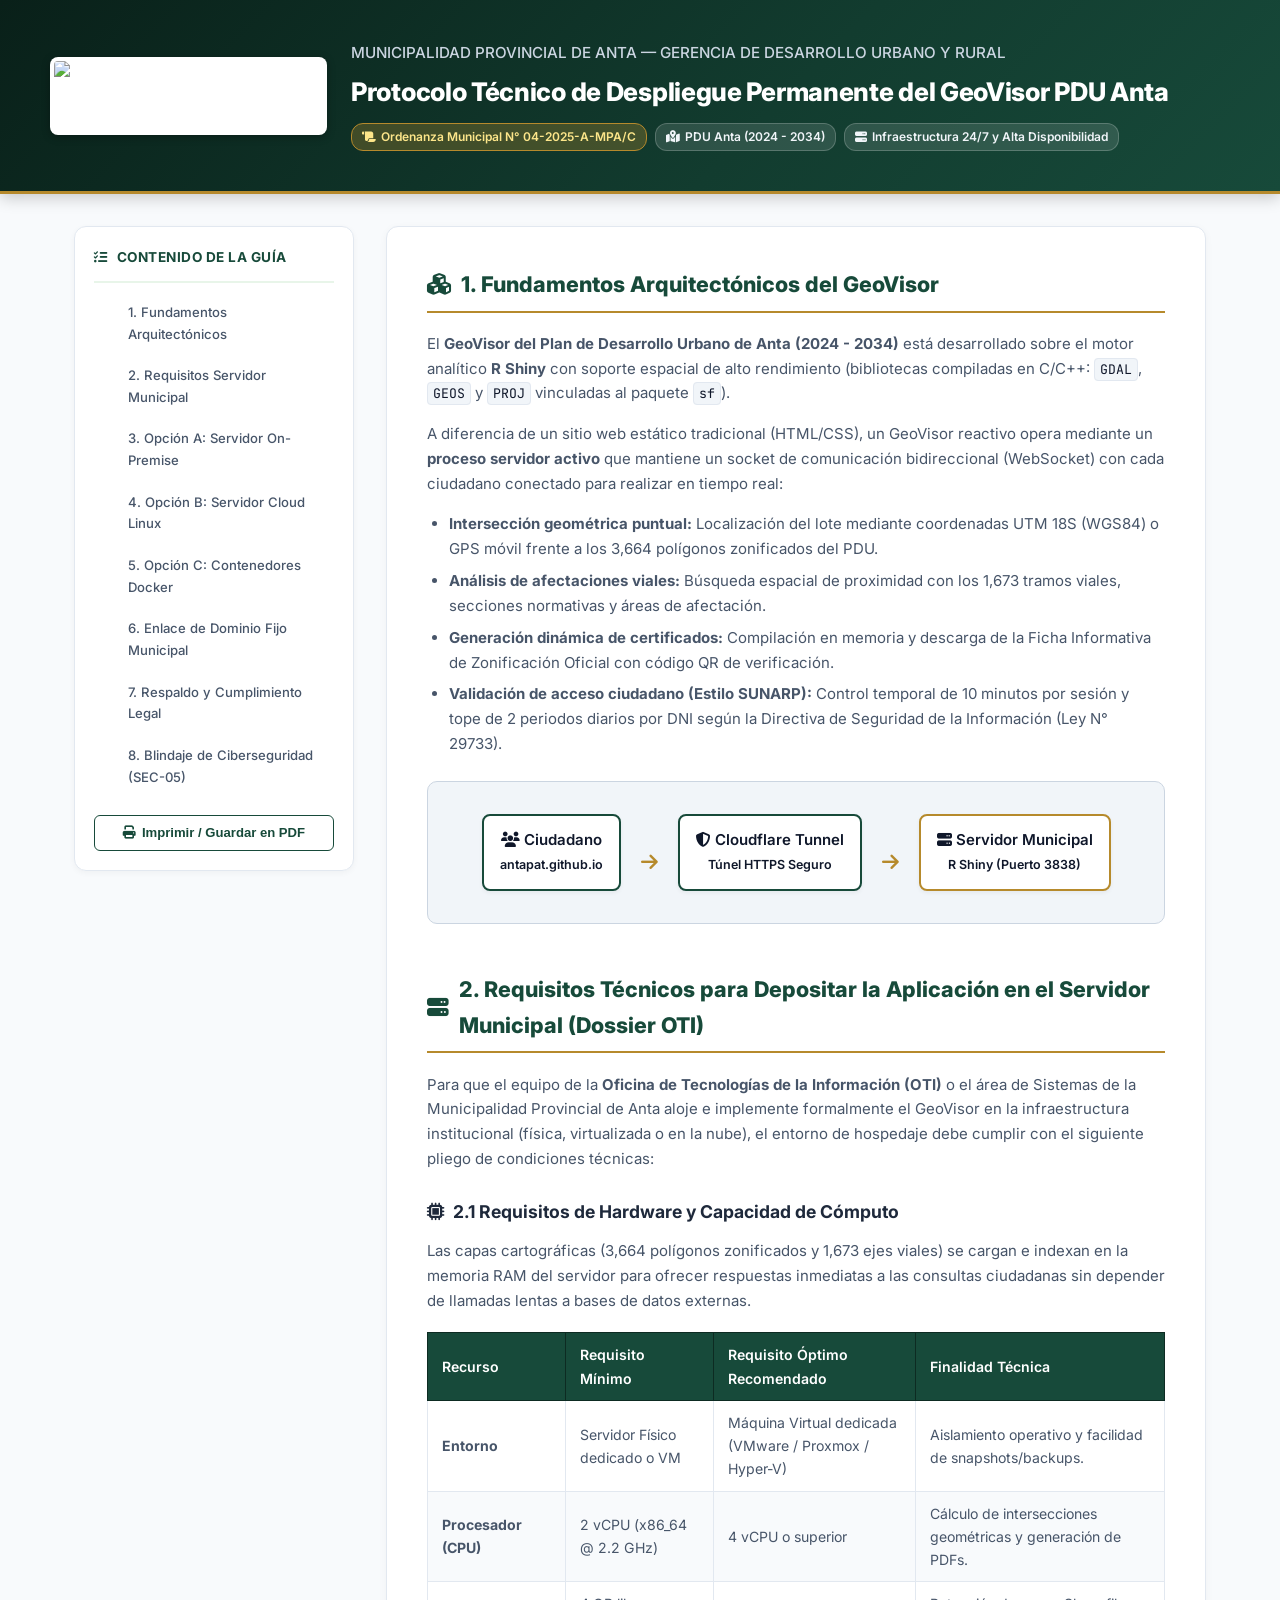
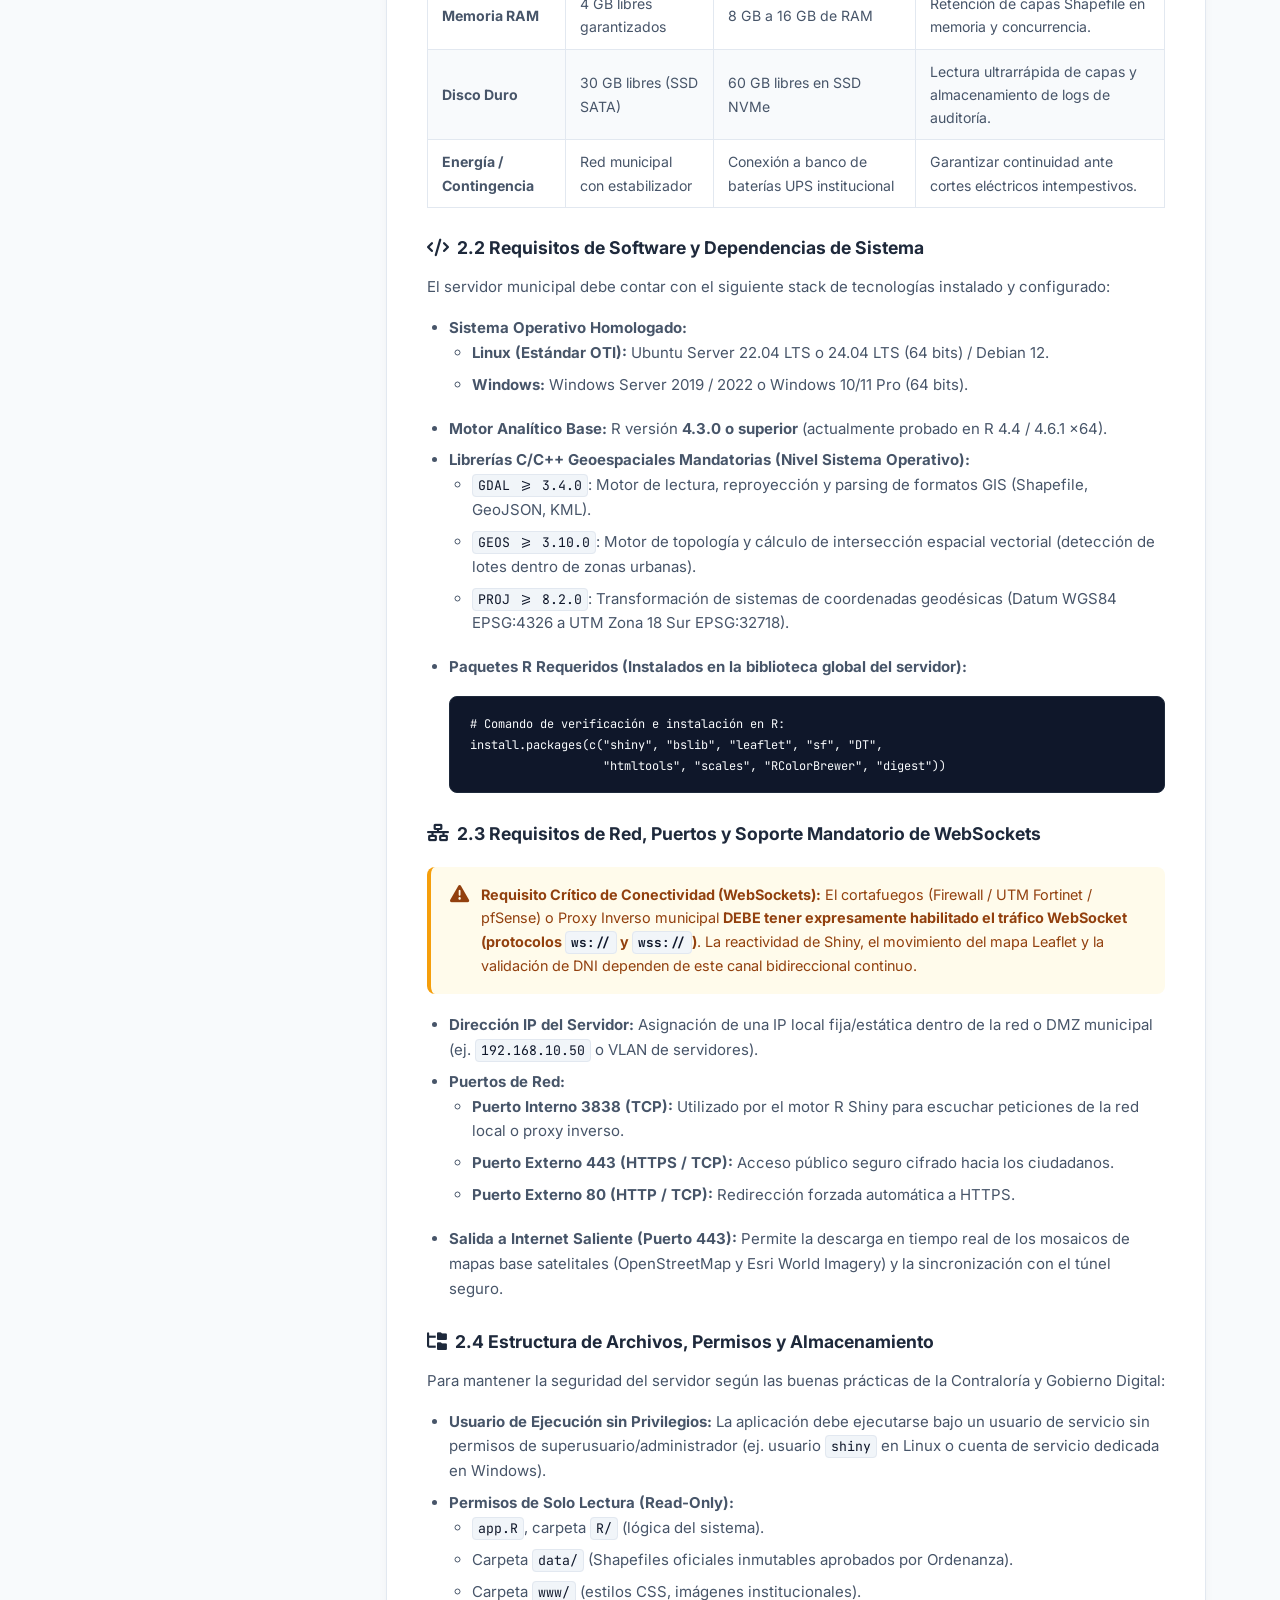
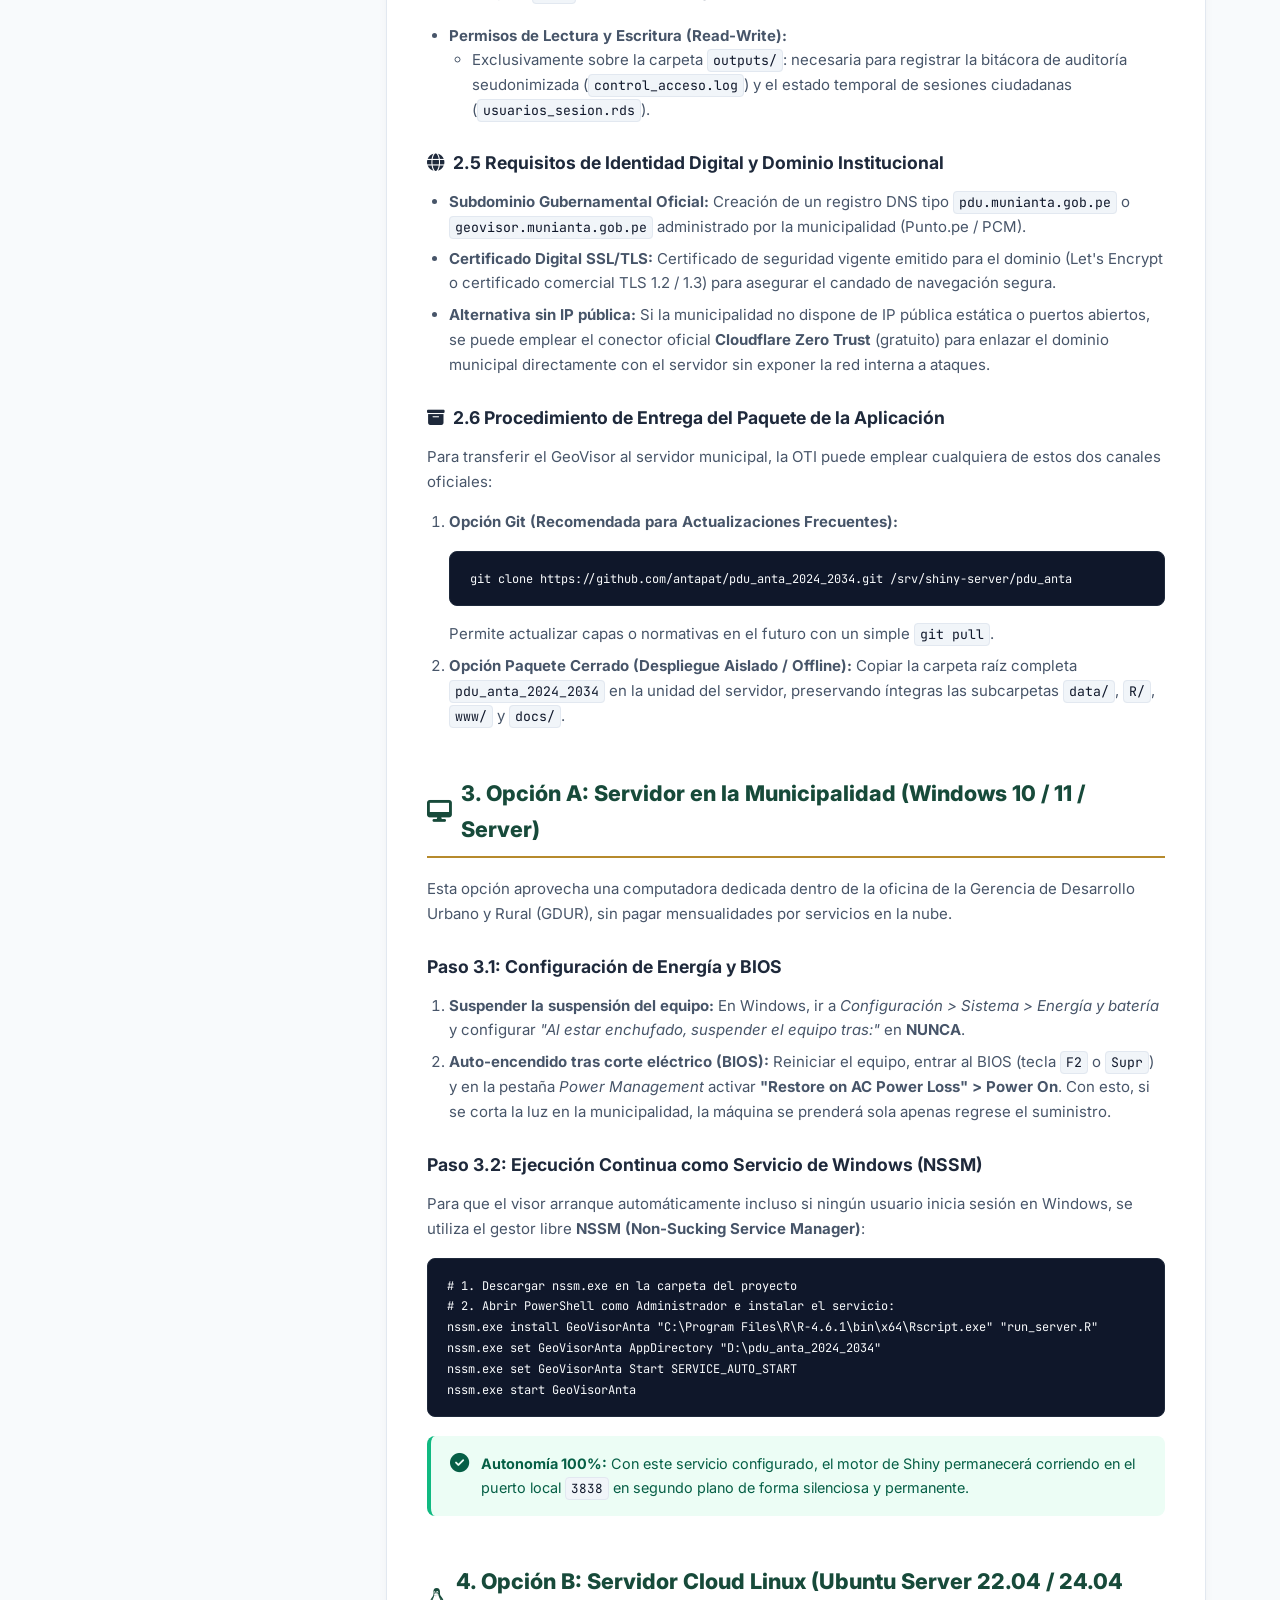
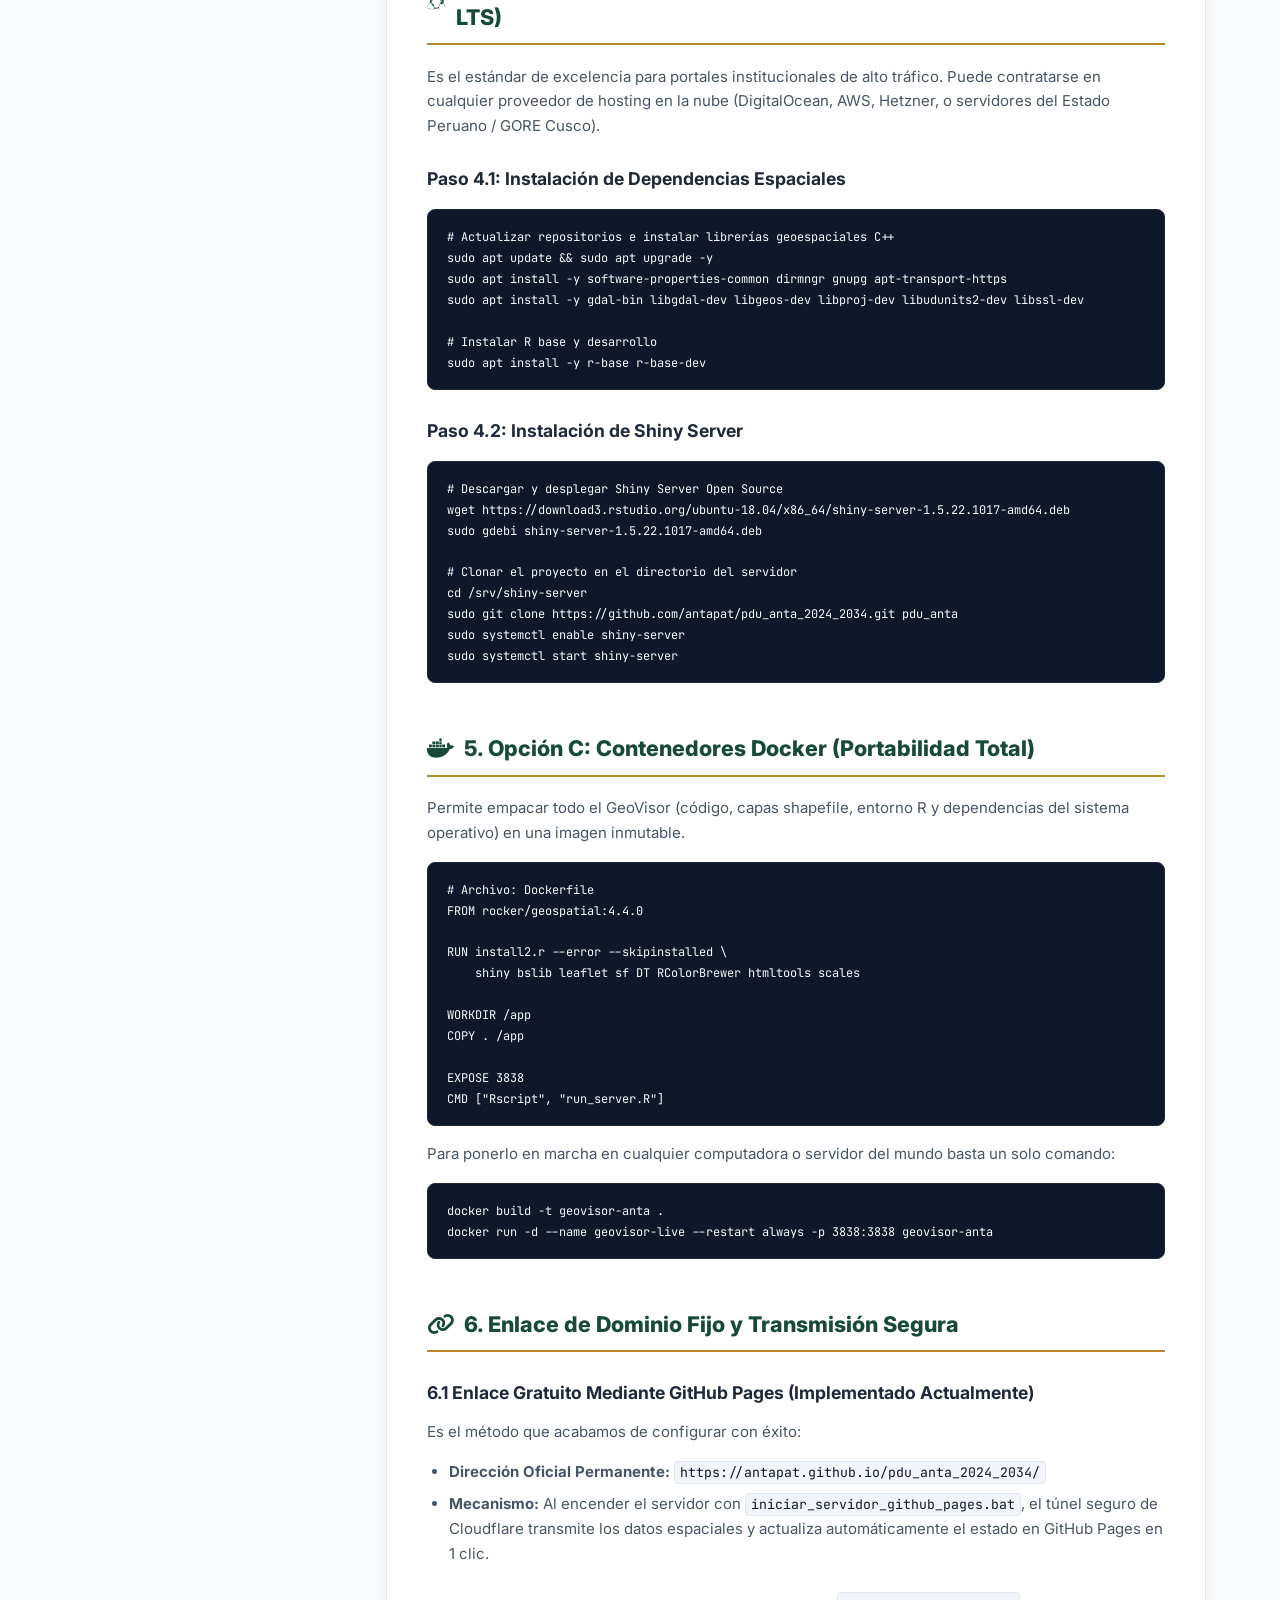
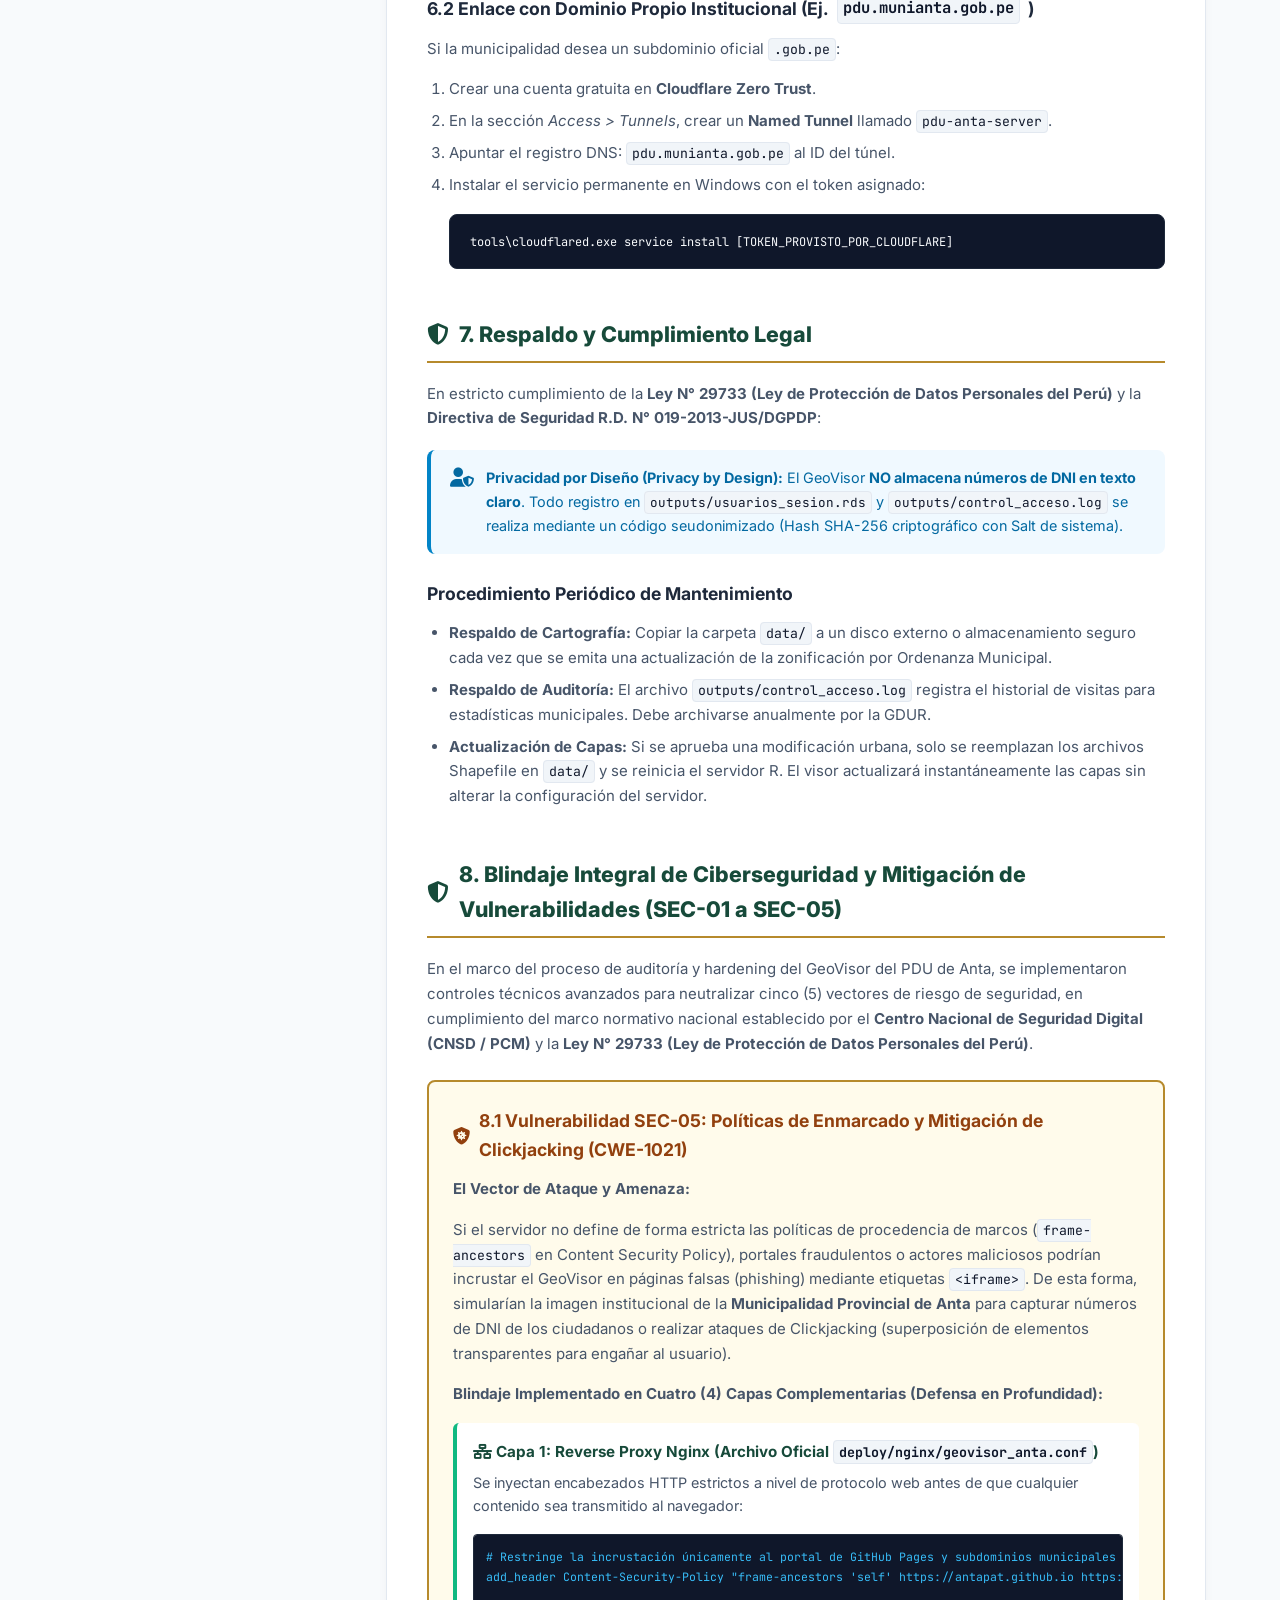
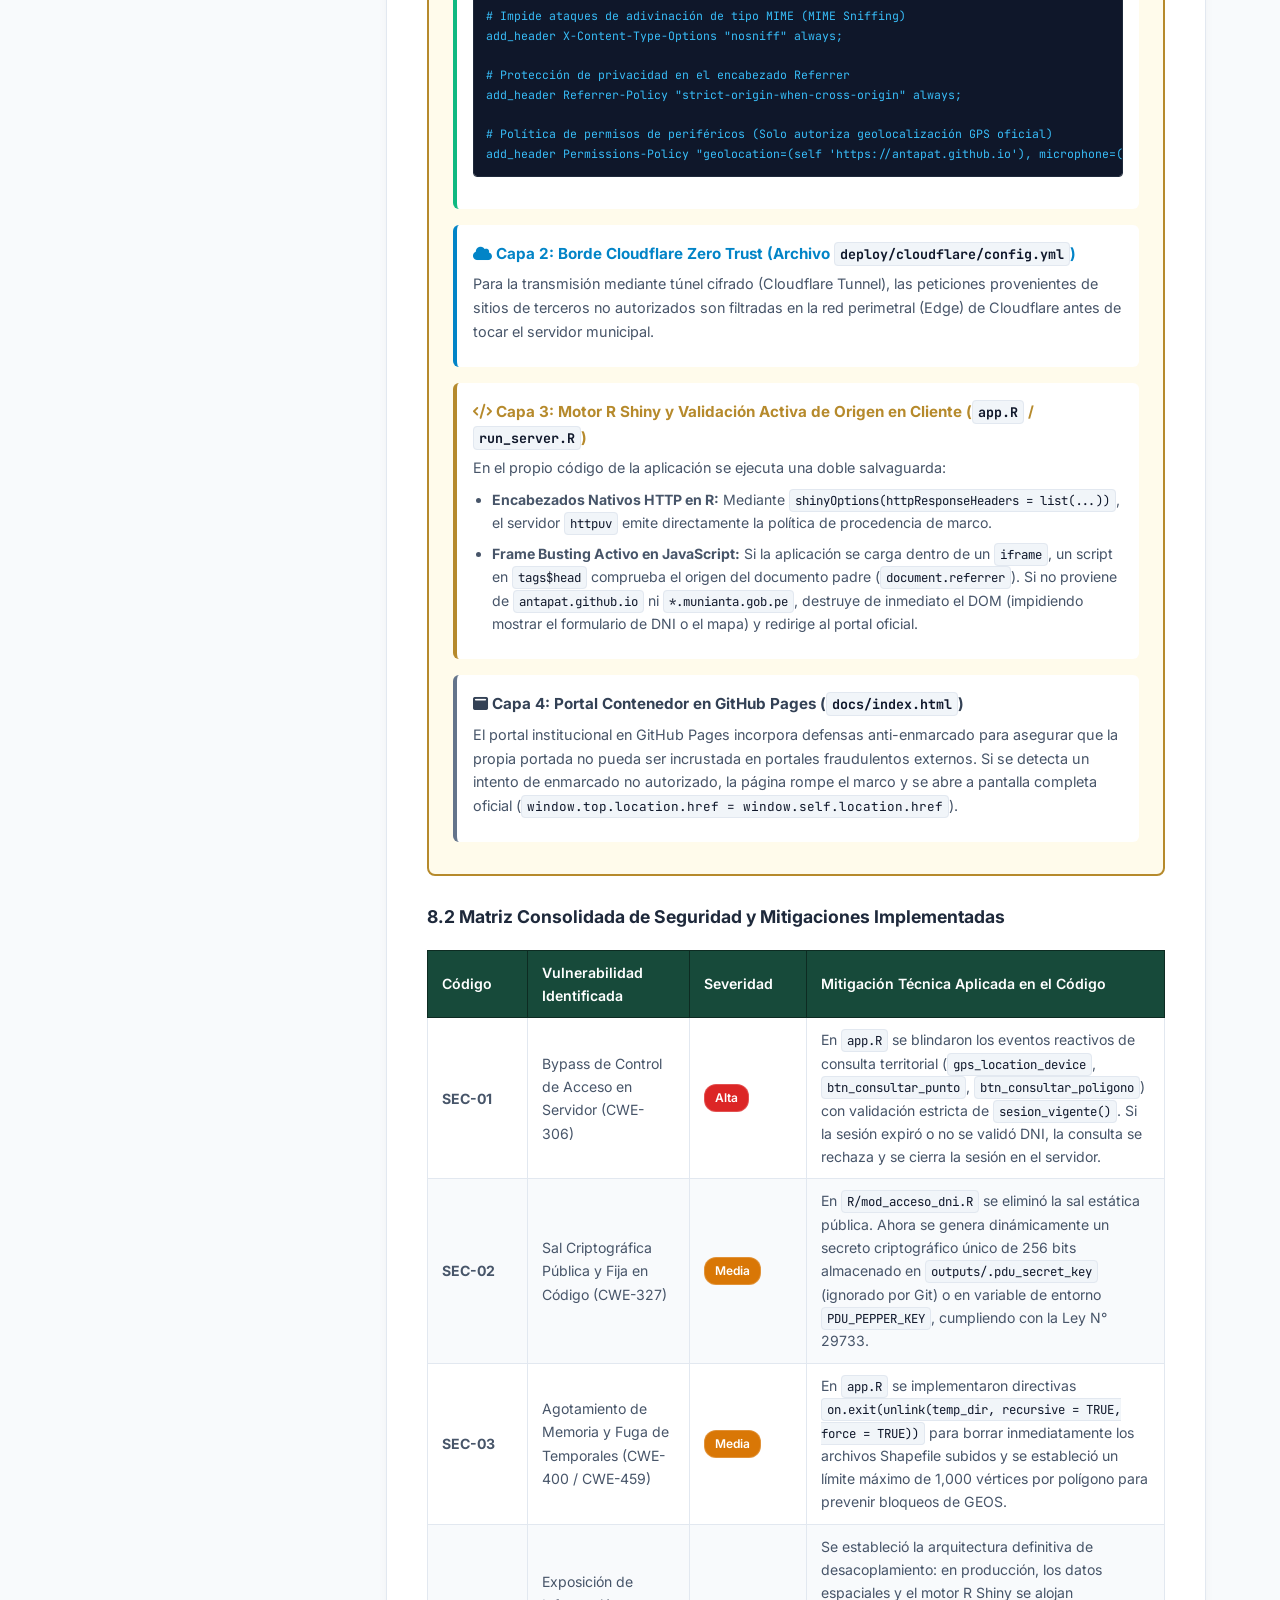
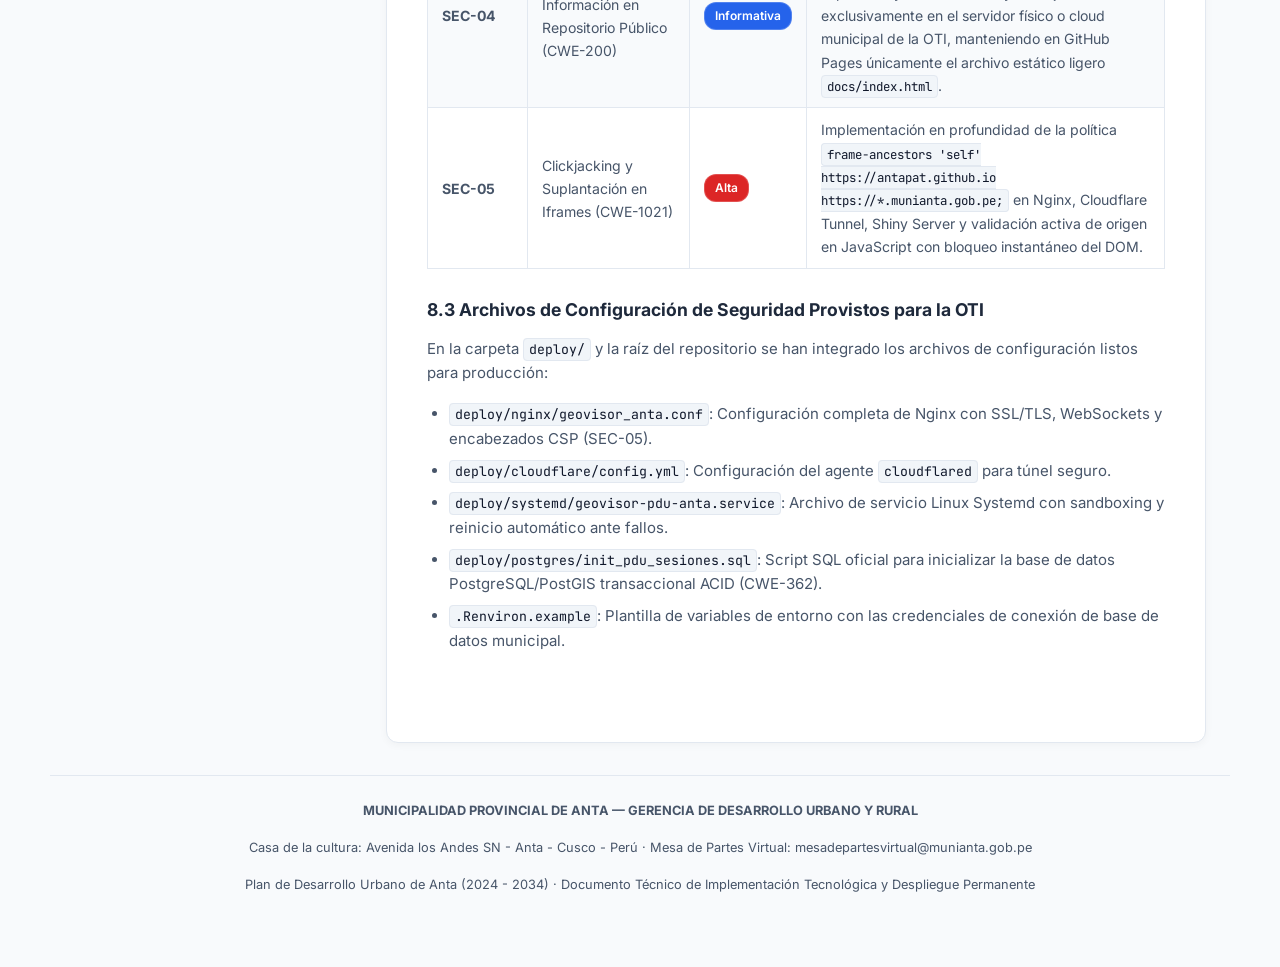
==== commit 40a21cb1: "feat(security): implementar backend corporativo PostgreSQL/PostGIS para control de acceso y concurre" ====
--- a/guia_despliegue_servidor_permanente.html
+++ b/guia_despliegue_servidor_permanente.html
@@ -888,12 +888,14 @@
 
         <h3 class="subsection-title">8.3 Archivos de Configuración de Seguridad Provistos para la OTI</h3>
         <p>
-          En la carpeta <code>deploy/</code> del repositorio se han integrado los archivos de configuración listos para producción:
+          En la carpeta <code>deploy/</code> y la raíz del repositorio se han integrado los archivos de configuración listos para producción:
         </p>
         <ul>
-          <li><code>deploy/nginx/geovisor_anta.conf</code>: Configuración completa de Nginx con SSL/TLS, WebSockets y encabezados CSP.</li>
+          <li><code>deploy/nginx/geovisor_anta.conf</code>: Configuración completa de Nginx con SSL/TLS, WebSockets y encabezados CSP (SEC-05).</li>
           <li><code>deploy/cloudflare/config.yml</code>: Configuración del agente <code>cloudflared</code> para túnel seguro.</li>
           <li><code>deploy/systemd/geovisor-pdu-anta.service</code>: Archivo de servicio Linux Systemd con sandboxing y reinicio automático ante fallos.</li>
+          <li><code>deploy/postgres/init_pdu_sesiones.sql</code>: Script SQL oficial para inicializar la base de datos PostgreSQL/PostGIS transaccional ACID (CWE-362).</li>
+          <li><code>.Renviron.example</code>: Plantilla de variables de entorno con las credenciales de conexión de base de datos municipal.</li>
         </ul>
       </section>
 
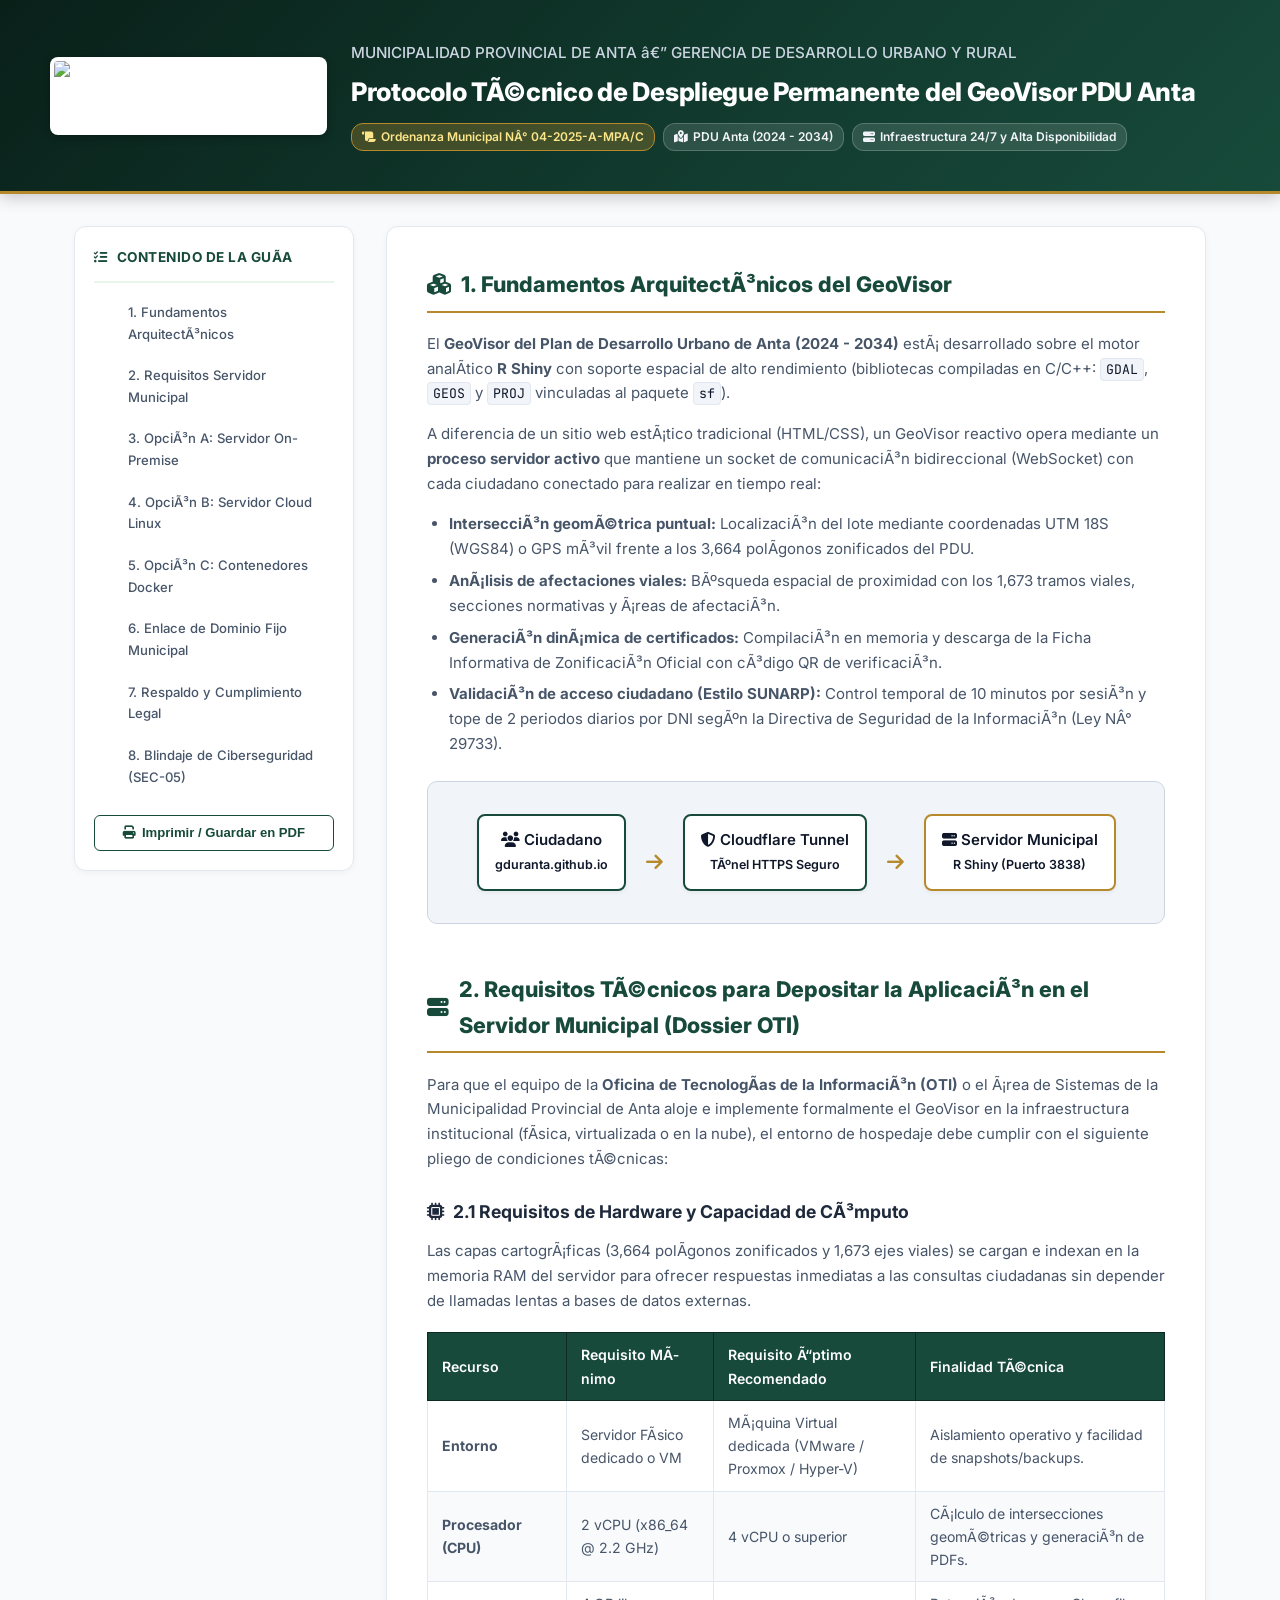
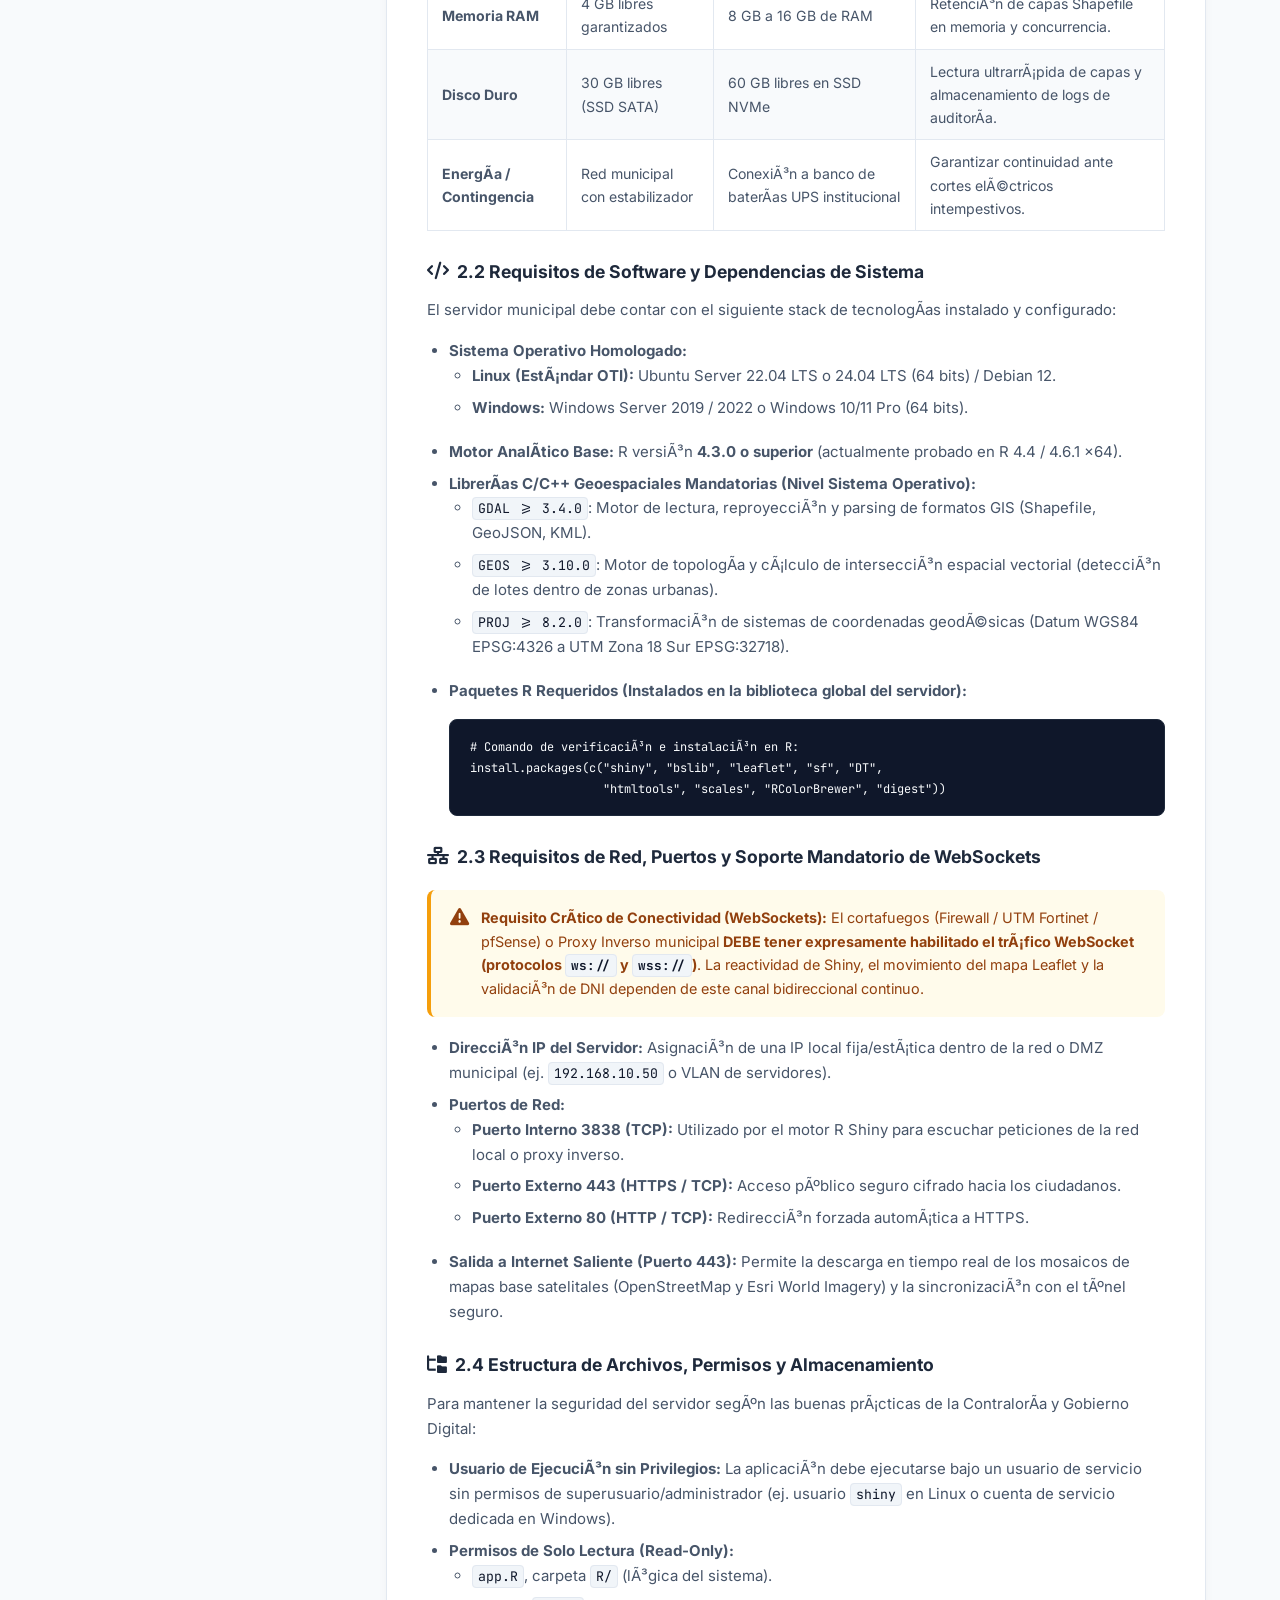
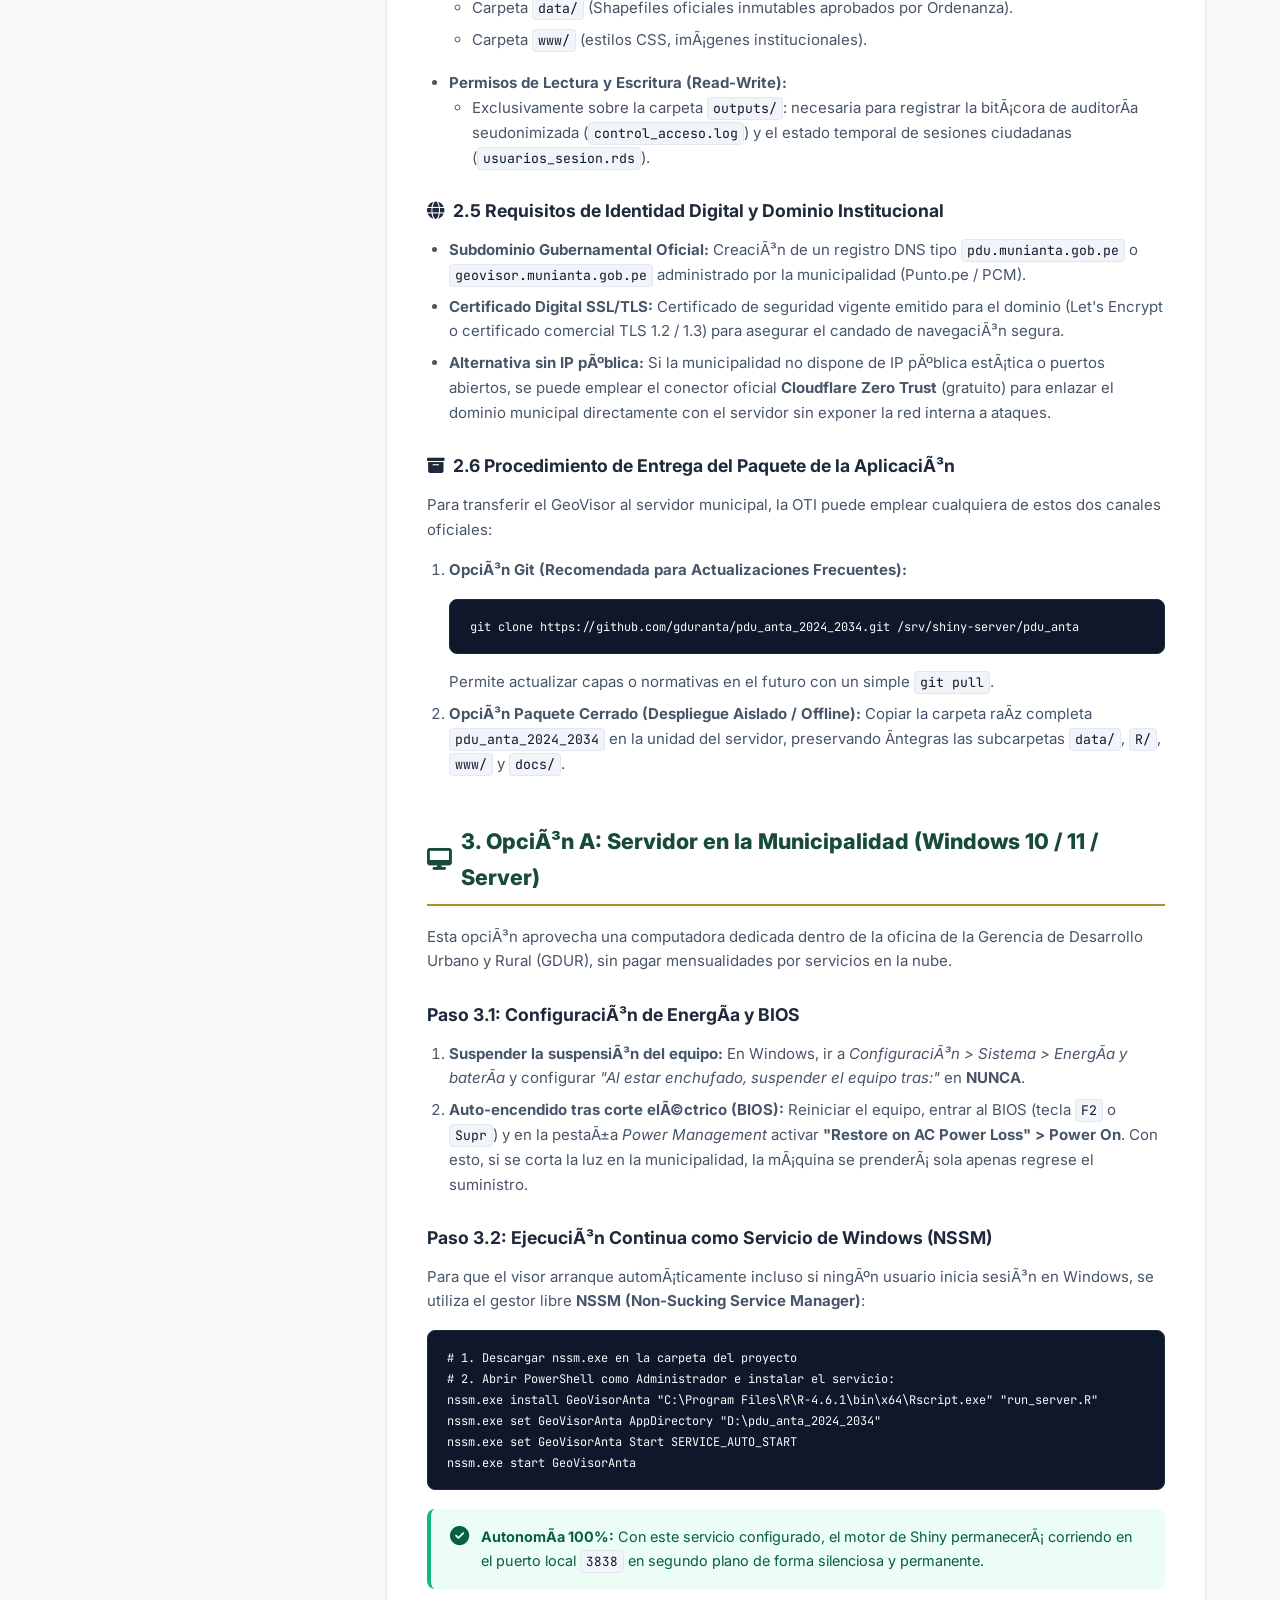
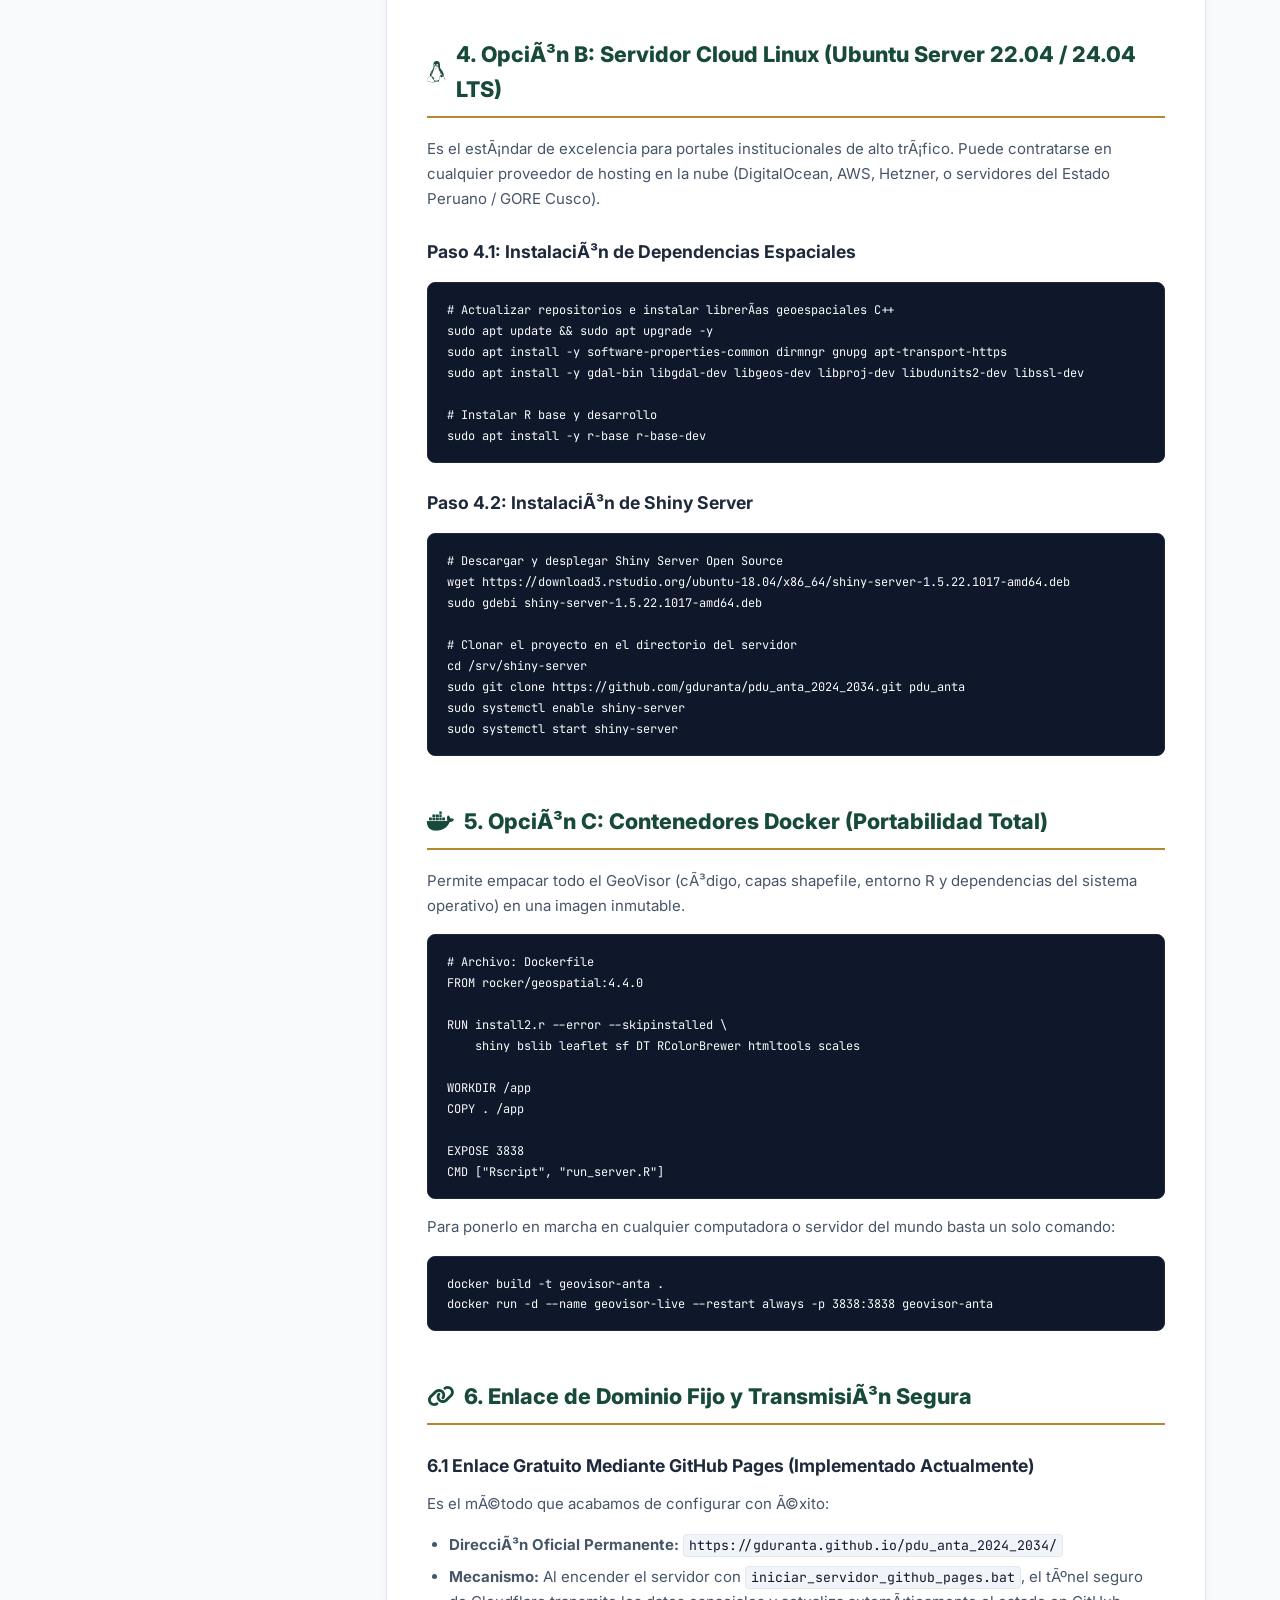
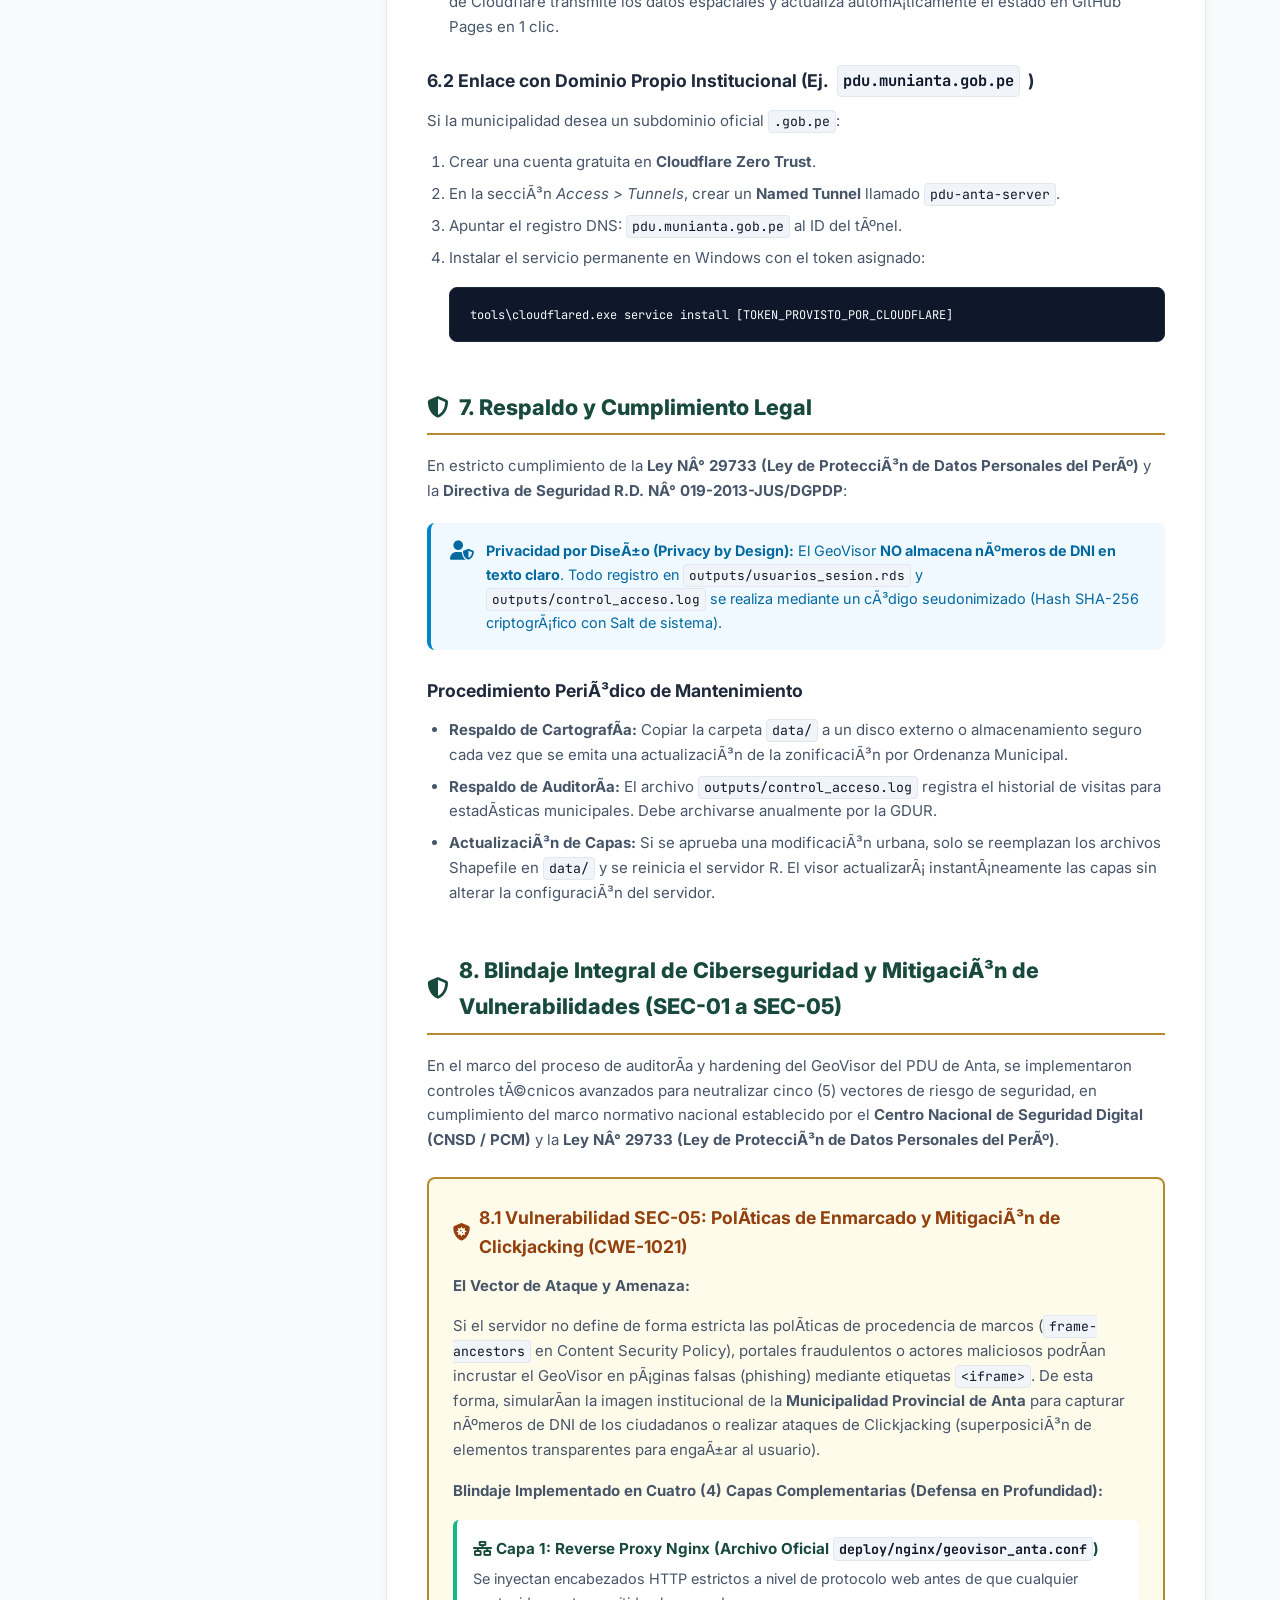
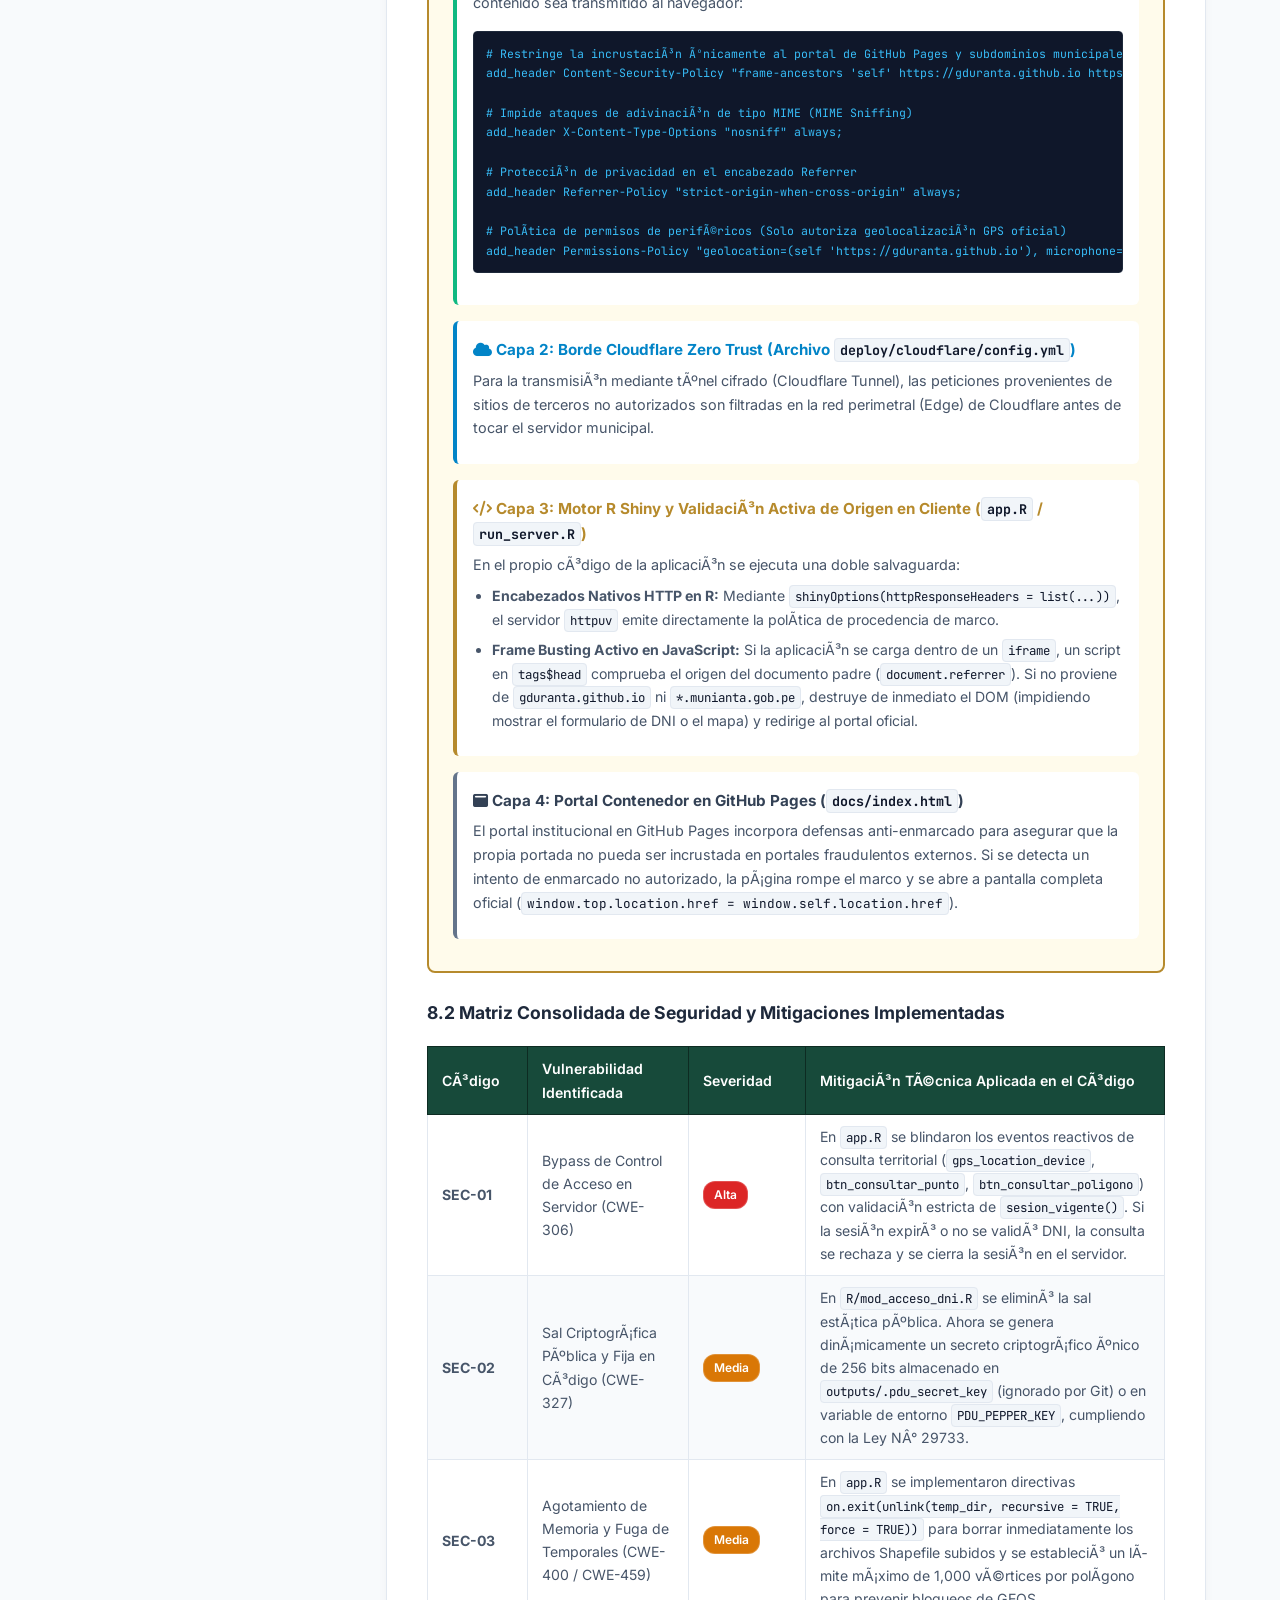
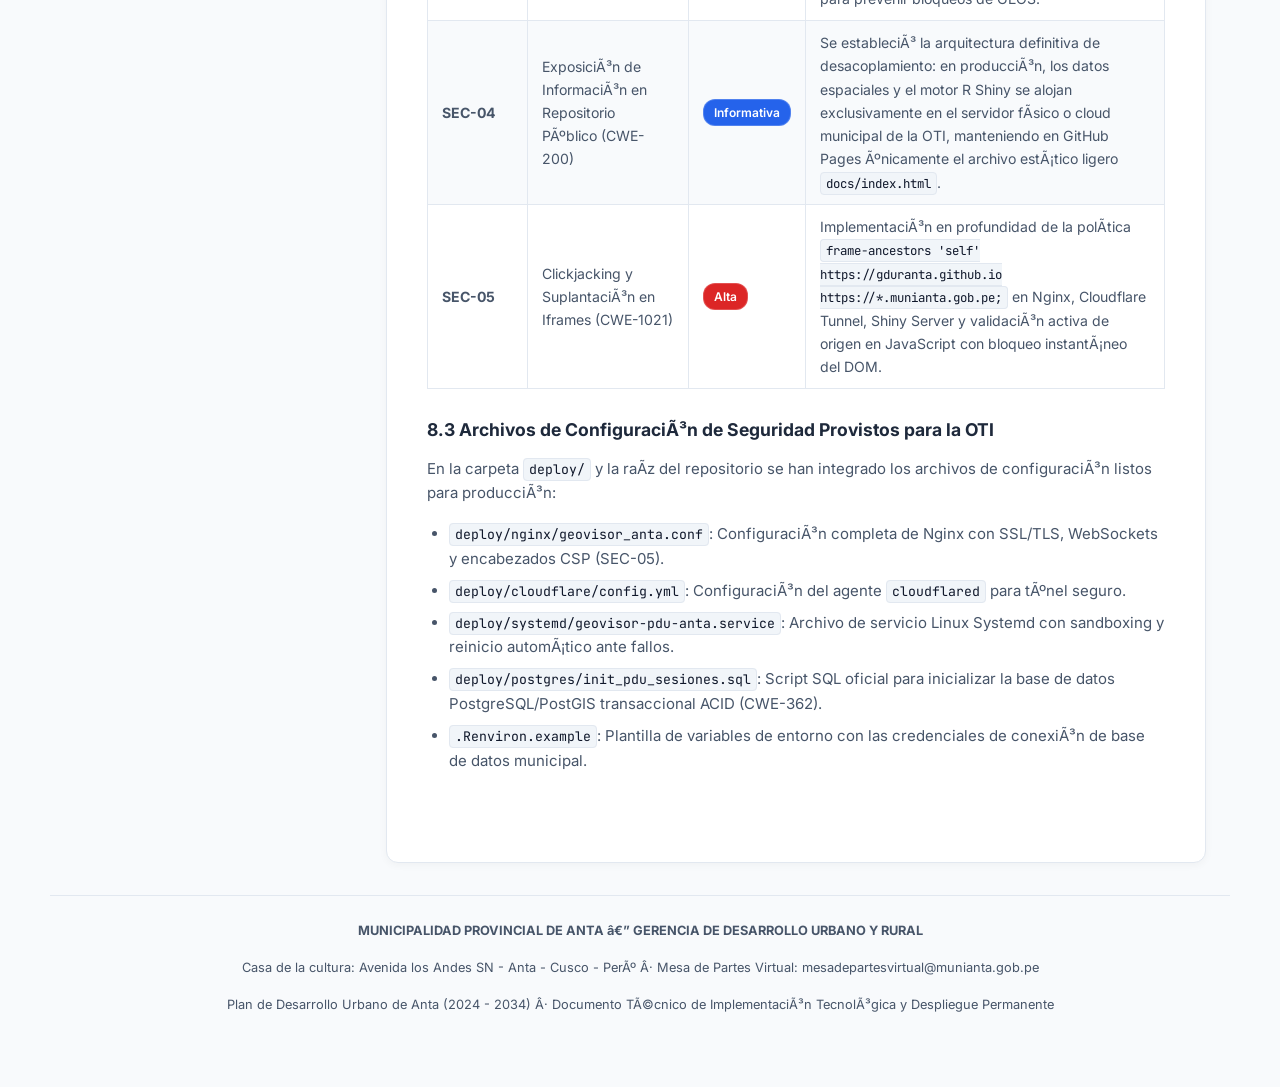
==== commit a9b056fe: "fix(security): purgar todas las referencias antiguas de antapat y fijar gduranta.github.io de forma " ====
--- a/guia_despliegue_servidor_permanente.html
+++ b/guia_despliegue_servidor_permanente.html
@@ -1,12 +1,12 @@
-<!DOCTYPE html>
+﻿<!DOCTYPE html>
 <html lang="es">
 <head>
   <meta charset="UTF-8">
   <meta name="viewport" content="width=device-width, initial-scale=1.0">
-  <title>Guía Técnica de Despliegue Permanente — GeoVisor PDU Anta (2024-2034)</title>
+  <title>GuÃ­a TÃ©cnica de Despliegue Permanente â€” GeoVisor PDU Anta (2024-2034)</title>
   <link rel="icon" type="image/png" href="escudo_muni_anta.png">
   
-  <!-- Tipografía Inter & FontAwesome -->
+  <!-- TipografÃ­a Inter & FontAwesome -->
   <link rel="preconnect" href="https://fonts.googleapis.com">
   <link rel="preconnect" href="https://fonts.gstatic.com" crossorigin>
   <link href="https://fonts.googleapis.com/css2?family=Inter:wght@300;400;500;600;700;800&family=JetBrains+Mono:wght@400;500;600&display=swap" rel="stylesheet">
@@ -118,7 +118,7 @@
       gap: 2rem;
     }
 
-    /* Sidebar de Navegación */
+    /* Sidebar de NavegaciÃ³n */
     .doc-sidebar {
       position: sticky;
       top: 1.5rem;
@@ -270,7 +270,7 @@
       margin-top: 2px;
     }
 
-    /* Bloques de Código */
+    /* Bloques de CÃ³digo */
     pre {
       background: #0F172A;
       color: #F8FAFC;
@@ -370,7 +370,7 @@
       margin: 0 0.5rem;
     }
 
-    /* Pie de Página */
+    /* Pie de PÃ¡gina */
     .doc-footer {
       max-width: 1180px;
       margin: 2rem auto;
@@ -429,10 +429,10 @@
     <div class="doc-header-content">
       <img src="escudo_muni_anta.png" alt="Escudo de la Municipalidad de Anta" class="doc-escudo">
       <div class="doc-header-titles">
-        <h2>MUNICIPALIDAD PROVINCIAL DE ANTA — GERENCIA DE DESARROLLO URBANO Y RURAL</h2>
-        <h1>Protocolo Técnico de Despliegue Permanente del GeoVisor PDU Anta</h1>
+        <h2>MUNICIPALIDAD PROVINCIAL DE ANTA â€” GERENCIA DE DESARROLLO URBANO Y RURAL</h2>
+        <h1>Protocolo TÃ©cnico de Despliegue Permanente del GeoVisor PDU Anta</h1>
         <div class="doc-header-badges">
-          <span class="badge-doc badge-dorada"><i class="fa-solid fa-scroll"></i> Ordenanza Municipal N° 04-2025-A-MPA/C</span>
+          <span class="badge-doc badge-dorada"><i class="fa-solid fa-scroll"></i> Ordenanza Municipal NÂ° 04-2025-A-MPA/C</span>
           <span class="badge-doc"><i class="fa-solid fa-map-location-dot"></i> PDU Anta (2024 - 2034)</span>
           <span class="badge-doc"><i class="fa-solid fa-server"></i> Infraestructura 24/7 y Alta Disponibilidad</span>
         </div>
@@ -443,17 +443,17 @@
   <!-- Cuerpo Principal -->
   <div class="doc-container">
     
-    <!-- Índice Lateral Fijo -->
+    <!-- Ãndice Lateral Fijo -->
     <aside class="doc-sidebar">
       <div class="doc-sidebar-title">
-        <i class="fa-solid fa-list-check"></i> Contenido de la Guía
+        <i class="fa-solid fa-list-check"></i> Contenido de la GuÃ­a
       </div>
       <ul class="doc-nav-list">
-        <li class="doc-nav-item"><a href="#sec1" class="doc-nav-link">1. Fundamentos Arquitectónicos</a></li>
+        <li class="doc-nav-item"><a href="#sec1" class="doc-nav-link">1. Fundamentos ArquitectÃ³nicos</a></li>
         <li class="doc-nav-item"><a href="#sec2" class="doc-nav-link">2. Requisitos Servidor Municipal</a></li>
-        <li class="doc-nav-item"><a href="#sec3" class="doc-nav-link">3. Opción A: Servidor On-Premise</a></li>
-        <li class="doc-nav-item"><a href="#sec4" class="doc-nav-link">4. Opción B: Servidor Cloud Linux</a></li>
-        <li class="doc-nav-item"><a href="#sec5" class="doc-nav-link">5. Opción C: Contenedores Docker</a></li>
+        <li class="doc-nav-item"><a href="#sec3" class="doc-nav-link">3. OpciÃ³n A: Servidor On-Premise</a></li>
+        <li class="doc-nav-item"><a href="#sec4" class="doc-nav-link">4. OpciÃ³n B: Servidor Cloud Linux</a></li>
+        <li class="doc-nav-item"><a href="#sec5" class="doc-nav-link">5. OpciÃ³n C: Contenedores Docker</a></li>
         <li class="doc-nav-item"><a href="#sec6" class="doc-nav-link">6. Enlace de Dominio Fijo Municipal</a></li>
         <li class="doc-nav-item"><a href="#sec7" class="doc-nav-link">7. Respaldo y Cumplimiento Legal</a></li>
         <li class="doc-nav-item"><a href="#sec8" class="doc-nav-link">8. Blindaje de Ciberseguridad (SEC-05)</a></li>
@@ -466,82 +466,82 @@
     <!-- Contenido del Documento -->
     <main class="doc-content">
 
-      <!-- Sección 1 -->
+      <!-- SecciÃ³n 1 -->
       <section id="sec1" class="section-block">
-        <h2 class="section-title"><i class="fa-solid fa-cubes"></i> 1. Fundamentos Arquitectónicos del GeoVisor</h2>
-        <p>
-          El <strong>GeoVisor del Plan de Desarrollo Urbano de Anta (2024 - 2034)</strong> está desarrollado sobre el motor analítico <strong>R Shiny</strong> con soporte espacial de alto rendimiento (bibliotecas compiladas en C/C++: <code>GDAL</code>, <code>GEOS</code> y <code>PROJ</code> vinculadas al paquete <code>sf</code>).
-        </p>
-        <p>
-          A diferencia de un sitio web estático tradicional (HTML/CSS), un GeoVisor reactivo opera mediante un <strong>proceso servidor activo</strong> que mantiene un socket de comunicación bidireccional (WebSocket) con cada ciudadano conectado para realizar en tiempo real:
+        <h2 class="section-title"><i class="fa-solid fa-cubes"></i> 1. Fundamentos ArquitectÃ³nicos del GeoVisor</h2>
+        <p>
+          El <strong>GeoVisor del Plan de Desarrollo Urbano de Anta (2024 - 2034)</strong> estÃ¡ desarrollado sobre el motor analÃ­tico <strong>R Shiny</strong> con soporte espacial de alto rendimiento (bibliotecas compiladas en C/C++: <code>GDAL</code>, <code>GEOS</code> y <code>PROJ</code> vinculadas al paquete <code>sf</code>).
+        </p>
+        <p>
+          A diferencia de un sitio web estÃ¡tico tradicional (HTML/CSS), un GeoVisor reactivo opera mediante un <strong>proceso servidor activo</strong> que mantiene un socket de comunicaciÃ³n bidireccional (WebSocket) con cada ciudadano conectado para realizar en tiempo real:
         </p>
         <ul>
-          <li><strong>Intersección geométrica puntual:</strong> Localización del lote mediante coordenadas UTM 18S (WGS84) o GPS móvil frente a los 3,664 polígonos zonificados del PDU.</li>
-          <li><strong>Análisis de afectaciones viales:</strong> Búsqueda espacial de proximidad con los 1,673 tramos viales, secciones normativas y áreas de afectación.</li>
-          <li><strong>Generación dinámica de certificados:</strong> Compilación en memoria y descarga de la Ficha Informativa de Zonificación Oficial con código QR de verificación.</li>
-          <li><strong>Validación de acceso ciudadano (Estilo SUNARP):</strong> Control temporal de 10 minutos por sesión y tope de 2 periodos diarios por DNI según la Directiva de Seguridad de la Información (Ley N° 29733).</li>
+          <li><strong>IntersecciÃ³n geomÃ©trica puntual:</strong> LocalizaciÃ³n del lote mediante coordenadas UTM 18S (WGS84) o GPS mÃ³vil frente a los 3,664 polÃ­gonos zonificados del PDU.</li>
+          <li><strong>AnÃ¡lisis de afectaciones viales:</strong> BÃºsqueda espacial de proximidad con los 1,673 tramos viales, secciones normativas y Ã¡reas de afectaciÃ³n.</li>
+          <li><strong>GeneraciÃ³n dinÃ¡mica de certificados:</strong> CompilaciÃ³n en memoria y descarga de la Ficha Informativa de ZonificaciÃ³n Oficial con cÃ³digo QR de verificaciÃ³n.</li>
+          <li><strong>ValidaciÃ³n de acceso ciudadano (Estilo SUNARP):</strong> Control temporal de 10 minutos por sesiÃ³n y tope de 2 periodos diarios por DNI segÃºn la Directiva de Seguridad de la InformaciÃ³n (Ley NÂ° 29733).</li>
         </ul>
 
         <div class="arch-diagram">
-          <div class="arch-step-box"><i class="fa-solid fa-users"></i> Ciudadano<br><small>antapat.github.io</small></div>
+          <div class="arch-step-box"><i class="fa-solid fa-users"></i> Ciudadano<br><small>gduranta.github.io</small></div>
           <span class="arch-arrow"><i class="fa-solid fa-arrow-right"></i></span>
-          <div class="arch-step-box"><i class="fa-solid fa-shield-halved"></i> Cloudflare Tunnel<br><small>Túnel HTTPS Seguro</small></div>
+          <div class="arch-step-box"><i class="fa-solid fa-shield-halved"></i> Cloudflare Tunnel<br><small>TÃºnel HTTPS Seguro</small></div>
           <span class="arch-arrow"><i class="fa-solid fa-arrow-right"></i></span>
           <div class="arch-step-box" style="border-color: #B68A2C;"><i class="fa-solid fa-server"></i> Servidor Municipal<br><small>R Shiny (Puerto 3838)</small></div>
         </div>
       </section>
 
-      <!-- Sección 2 -->
+      <!-- SecciÃ³n 2 -->
       <section id="sec2" class="section-block">
-        <h2 class="section-title"><i class="fa-solid fa-server"></i> 2. Requisitos Técnicos para Depositar la Aplicación en el Servidor Municipal (Dossier OTI)</h2>
-        <p>
-          Para que el equipo de la <strong>Oficina de Tecnologías de la Información (OTI)</strong> o el área de Sistemas de la Municipalidad Provincial de Anta aloje e implemente formalmente el GeoVisor en la infraestructura institucional (física, virtualizada o en la nube), el entorno de hospedaje debe cumplir con el siguiente pliego de condiciones técnicas:
-        </p>
-
-        <h3 class="subsection-title"><i class="fa-solid fa-microchip"></i> 2.1 Requisitos de Hardware y Capacidad de Cómputo</h3>
-        <p>
-          Las capas cartográficas (3,664 polígonos zonificados y 1,673 ejes viales) se cargan e indexan en la memoria RAM del servidor para ofrecer respuestas inmediatas a las consultas ciudadanas sin depender de llamadas lentas a bases de datos externas.
+        <h2 class="section-title"><i class="fa-solid fa-server"></i> 2. Requisitos TÃ©cnicos para Depositar la AplicaciÃ³n en el Servidor Municipal (Dossier OTI)</h2>
+        <p>
+          Para que el equipo de la <strong>Oficina de TecnologÃ­as de la InformaciÃ³n (OTI)</strong> o el Ã¡rea de Sistemas de la Municipalidad Provincial de Anta aloje e implemente formalmente el GeoVisor en la infraestructura institucional (fÃ­sica, virtualizada o en la nube), el entorno de hospedaje debe cumplir con el siguiente pliego de condiciones tÃ©cnicas:
+        </p>
+
+        <h3 class="subsection-title"><i class="fa-solid fa-microchip"></i> 2.1 Requisitos de Hardware y Capacidad de CÃ³mputo</h3>
+        <p>
+          Las capas cartogrÃ¡ficas (3,664 polÃ­gonos zonificados y 1,673 ejes viales) se cargan e indexan en la memoria RAM del servidor para ofrecer respuestas inmediatas a las consultas ciudadanas sin depender de llamadas lentas a bases de datos externas.
         </p>
         <div class="table-responsive">
           <table>
             <thead>
               <tr>
                 <th>Recurso</th>
-                <th>Requisito Mínimo</th>
-                <th>Requisito Óptimo Recomendado</th>
-                <th>Finalidad Técnica</th>
+                <th>Requisito MÃ­nimo</th>
+                <th>Requisito Ã“ptimo Recomendado</th>
+                <th>Finalidad TÃ©cnica</th>
               </tr>
             </thead>
             <tbody>
               <tr>
                 <td><strong>Entorno</strong></td>
-                <td>Servidor Físico dedicado o VM</td>
-                <td>Máquina Virtual dedicada (VMware / Proxmox / Hyper-V)</td>
+                <td>Servidor FÃ­sico dedicado o VM</td>
+                <td>MÃ¡quina Virtual dedicada (VMware / Proxmox / Hyper-V)</td>
                 <td>Aislamiento operativo y facilidad de snapshots/backups.</td>
               </tr>
               <tr>
                 <td><strong>Procesador (CPU)</strong></td>
                 <td>2 vCPU (x86_64 @ 2.2 GHz)</td>
                 <td>4 vCPU o superior</td>
-                <td>Cálculo de intersecciones geométricas y generación de PDFs.</td>
+                <td>CÃ¡lculo de intersecciones geomÃ©tricas y generaciÃ³n de PDFs.</td>
               </tr>
               <tr>
                 <td><strong>Memoria RAM</strong></td>
                 <td>4 GB libres garantizados</td>
                 <td>8 GB a 16 GB de RAM</td>
-                <td>Retención de capas Shapefile en memoria y concurrencia.</td>
+                <td>RetenciÃ³n de capas Shapefile en memoria y concurrencia.</td>
               </tr>
               <tr>
                 <td><strong>Disco Duro</strong></td>
                 <td>30 GB libres (SSD SATA)</td>
                 <td>60 GB libres en SSD NVMe</td>
-                <td>Lectura ultrarrápida de capas y almacenamiento de logs de auditoría.</td>
-              </tr>
-              <tr>
-                <td><strong>Energía / Contingencia</strong></td>
+                <td>Lectura ultrarrÃ¡pida de capas y almacenamiento de logs de auditorÃ­a.</td>
+              </tr>
+              <tr>
+                <td><strong>EnergÃ­a / Contingencia</strong></td>
                 <td>Red municipal con estabilizador</td>
-                <td>Conexión a banco de baterías UPS institucional</td>
-                <td>Garantizar continuidad ante cortes eléctricos intempestivos.</td>
+                <td>ConexiÃ³n a banco de baterÃ­as UPS institucional</td>
+                <td>Garantizar continuidad ante cortes elÃ©ctricos intempestivos.</td>
               </tr>
             </tbody>
           </table>
@@ -549,25 +549,25 @@
 
         <h3 class="subsection-title"><i class="fa-solid fa-code"></i> 2.2 Requisitos de Software y Dependencias de Sistema</h3>
         <p>
-          El servidor municipal debe contar con el siguiente stack de tecnologías instalado y configurado:
+          El servidor municipal debe contar con el siguiente stack de tecnologÃ­as instalado y configurado:
         </p>
         <ul>
           <li><strong>Sistema Operativo Homologado:</strong>
             <ul>
-              <li><strong>Linux (Estándar OTI):</strong> Ubuntu Server 22.04 LTS o 24.04 LTS (64 bits) / Debian 12.</li>
+              <li><strong>Linux (EstÃ¡ndar OTI):</strong> Ubuntu Server 22.04 LTS o 24.04 LTS (64 bits) / Debian 12.</li>
               <li><strong>Windows:</strong> Windows Server 2019 / 2022 o Windows 10/11 Pro (64 bits).</li>
             </ul>
           </li>
-          <li><strong>Motor Analítico Base:</strong> R versión <strong>4.3.0 o superior</strong> (actualmente probado en R 4.4 / 4.6.1 x64).</li>
-          <li><strong>Librerías C/C++ Geoespaciales Mandatorias (Nivel Sistema Operativo):</strong>
+          <li><strong>Motor AnalÃ­tico Base:</strong> R versiÃ³n <strong>4.3.0 o superior</strong> (actualmente probado en R 4.4 / 4.6.1 x64).</li>
+          <li><strong>LibrerÃ­as C/C++ Geoespaciales Mandatorias (Nivel Sistema Operativo):</strong>
             <ul>
-              <li><code>GDAL &gt;= 3.4.0</code>: Motor de lectura, reproyección y parsing de formatos GIS (Shapefile, GeoJSON, KML).</li>
-              <li><code>GEOS &gt;= 3.10.0</code>: Motor de topología y cálculo de intersección espacial vectorial (detección de lotes dentro de zonas urbanas).</li>
-              <li><code>PROJ &gt;= 8.2.0</code>: Transformación de sistemas de coordenadas geodésicas (Datum WGS84 EPSG:4326 a UTM Zona 18 Sur EPSG:32718).</li>
+              <li><code>GDAL &gt;= 3.4.0</code>: Motor de lectura, reproyecciÃ³n y parsing de formatos GIS (Shapefile, GeoJSON, KML).</li>
+              <li><code>GEOS &gt;= 3.10.0</code>: Motor de topologÃ­a y cÃ¡lculo de intersecciÃ³n espacial vectorial (detecciÃ³n de lotes dentro de zonas urbanas).</li>
+              <li><code>PROJ &gt;= 8.2.0</code>: TransformaciÃ³n de sistemas de coordenadas geodÃ©sicas (Datum WGS84 EPSG:4326 a UTM Zona 18 Sur EPSG:32718).</li>
             </ul>
           </li>
           <li><strong>Paquetes R Requeridos (Instalados en la biblioteca global del servidor):</strong>
-            <pre><code># Comando de verificación e instalación en R:
+            <pre><code># Comando de verificaciÃ³n e instalaciÃ³n en R:
 install.packages(c("shiny", "bslib", "leaflet", "sf", "DT", 
                    "htmltools", "scales", "RColorBrewer", "digest"))</code></pre>
           </li>
@@ -577,80 +577,80 @@
         <div class="callout callout-warning">
           <i class="fa-solid fa-triangle-exclamation"></i>
           <div>
-            <strong>Requisito Crítico de Conectividad (WebSockets):</strong>
-            El cortafuegos (Firewall / UTM Fortinet / pfSense) o Proxy Inverso municipal <strong>DEBE tener expresamente habilitado el tráfico WebSocket (protocolos <code>ws://</code> y <code>wss://</code>)</strong>. La reactividad de Shiny, el movimiento del mapa Leaflet y la validación de DNI dependen de este canal bidireccional continuo.
+            <strong>Requisito CrÃ­tico de Conectividad (WebSockets):</strong>
+            El cortafuegos (Firewall / UTM Fortinet / pfSense) o Proxy Inverso municipal <strong>DEBE tener expresamente habilitado el trÃ¡fico WebSocket (protocolos <code>ws://</code> y <code>wss://</code>)</strong>. La reactividad de Shiny, el movimiento del mapa Leaflet y la validaciÃ³n de DNI dependen de este canal bidireccional continuo.
           </div>
         </div>
         <ul>
-          <li><strong>Dirección IP del Servidor:</strong> Asignación de una IP local fija/estática dentro de la red o DMZ municipal (ej. <code>192.168.10.50</code> o VLAN de servidores).</li>
+          <li><strong>DirecciÃ³n IP del Servidor:</strong> AsignaciÃ³n de una IP local fija/estÃ¡tica dentro de la red o DMZ municipal (ej. <code>192.168.10.50</code> o VLAN de servidores).</li>
           <li><strong>Puertos de Red:</strong>
             <ul>
               <li><strong>Puerto Interno 3838 (TCP):</strong> Utilizado por el motor R Shiny para escuchar peticiones de la red local o proxy inverso.</li>
-              <li><strong>Puerto Externo 443 (HTTPS / TCP):</strong> Acceso público seguro cifrado hacia los ciudadanos.</li>
-              <li><strong>Puerto Externo 80 (HTTP / TCP):</strong> Redirección forzada automática a HTTPS.</li>
+              <li><strong>Puerto Externo 443 (HTTPS / TCP):</strong> Acceso pÃºblico seguro cifrado hacia los ciudadanos.</li>
+              <li><strong>Puerto Externo 80 (HTTP / TCP):</strong> RedirecciÃ³n forzada automÃ¡tica a HTTPS.</li>
             </ul>
           </li>
-          <li><strong>Salida a Internet Saliente (Puerto 443):</strong> Permite la descarga en tiempo real de los mosaicos de mapas base satelitales (OpenStreetMap y Esri World Imagery) y la sincronización con el túnel seguro.</li>
+          <li><strong>Salida a Internet Saliente (Puerto 443):</strong> Permite la descarga en tiempo real de los mosaicos de mapas base satelitales (OpenStreetMap y Esri World Imagery) y la sincronizaciÃ³n con el tÃºnel seguro.</li>
         </ul>
 
         <h3 class="subsection-title"><i class="fa-solid fa-folder-tree"></i> 2.4 Estructura de Archivos, Permisos y Almacenamiento</h3>
         <p>
-          Para mantener la seguridad del servidor según las buenas prácticas de la Contraloría y Gobierno Digital:
+          Para mantener la seguridad del servidor segÃºn las buenas prÃ¡cticas de la ContralorÃ­a y Gobierno Digital:
         </p>
         <ul>
-          <li><strong>Usuario de Ejecución sin Privilegios:</strong> La aplicación debe ejecutarse bajo un usuario de servicio sin permisos de superusuario/administrador (ej. usuario <code>shiny</code> en Linux o cuenta de servicio dedicada en Windows).</li>
+          <li><strong>Usuario de EjecuciÃ³n sin Privilegios:</strong> La aplicaciÃ³n debe ejecutarse bajo un usuario de servicio sin permisos de superusuario/administrador (ej. usuario <code>shiny</code> en Linux o cuenta de servicio dedicada en Windows).</li>
           <li><strong>Permisos de Solo Lectura (Read-Only):</strong>
             <ul>
-              <li><code>app.R</code>, carpeta <code>R/</code> (lógica del sistema).</li>
+              <li><code>app.R</code>, carpeta <code>R/</code> (lÃ³gica del sistema).</li>
               <li>Carpeta <code>data/</code> (Shapefiles oficiales inmutables aprobados por Ordenanza).</li>
-              <li>Carpeta <code>www/</code> (estilos CSS, imágenes institucionales).</li>
+              <li>Carpeta <code>www/</code> (estilos CSS, imÃ¡genes institucionales).</li>
             </ul>
           </li>
           <li><strong>Permisos de Lectura y Escritura (Read-Write):</strong>
             <ul>
-              <li>Exclusivamente sobre la carpeta <code>outputs/</code>: necesaria para registrar la bitácora de auditoría seudonimizada (<code>control_acceso.log</code>) y el estado temporal de sesiones ciudadanas (<code>usuarios_sesion.rds</code>).</li>
+              <li>Exclusivamente sobre la carpeta <code>outputs/</code>: necesaria para registrar la bitÃ¡cora de auditorÃ­a seudonimizada (<code>control_acceso.log</code>) y el estado temporal de sesiones ciudadanas (<code>usuarios_sesion.rds</code>).</li>
             </ul>
           </li>
         </ul>
 
         <h3 class="subsection-title"><i class="fa-solid fa-globe"></i> 2.5 Requisitos de Identidad Digital y Dominio Institucional</h3>
         <ul>
-          <li><strong>Subdominio Gubernamental Oficial:</strong> Creación de un registro DNS tipo <code>pdu.munianta.gob.pe</code> o <code>geovisor.munianta.gob.pe</code> administrado por la municipalidad (Punto.pe / PCM).</li>
-          <li><strong>Certificado Digital SSL/TLS:</strong> Certificado de seguridad vigente emitido para el dominio (Let's Encrypt o certificado comercial TLS 1.2 / 1.3) para asegurar el candado de navegación segura.</li>
-          <li><strong>Alternativa sin IP pública:</strong> Si la municipalidad no dispone de IP pública estática o puertos abiertos, se puede emplear el conector oficial <strong>Cloudflare Zero Trust</strong> (gratuito) para enlazar el dominio municipal directamente con el servidor sin exponer la red interna a ataques.</li>
+          <li><strong>Subdominio Gubernamental Oficial:</strong> CreaciÃ³n de un registro DNS tipo <code>pdu.munianta.gob.pe</code> o <code>geovisor.munianta.gob.pe</code> administrado por la municipalidad (Punto.pe / PCM).</li>
+          <li><strong>Certificado Digital SSL/TLS:</strong> Certificado de seguridad vigente emitido para el dominio (Let's Encrypt o certificado comercial TLS 1.2 / 1.3) para asegurar el candado de navegaciÃ³n segura.</li>
+          <li><strong>Alternativa sin IP pÃºblica:</strong> Si la municipalidad no dispone de IP pÃºblica estÃ¡tica o puertos abiertos, se puede emplear el conector oficial <strong>Cloudflare Zero Trust</strong> (gratuito) para enlazar el dominio municipal directamente con el servidor sin exponer la red interna a ataques.</li>
         </ul>
 
-        <h3 class="subsection-title"><i class="fa-solid fa-box-archive"></i> 2.6 Procedimiento de Entrega del Paquete de la Aplicación</h3>
+        <h3 class="subsection-title"><i class="fa-solid fa-box-archive"></i> 2.6 Procedimiento de Entrega del Paquete de la AplicaciÃ³n</h3>
         <p>
           Para transferir el GeoVisor al servidor municipal, la OTI puede emplear cualquiera de estos dos canales oficiales:
         </p>
         <ol>
-          <li><strong>Opción Git (Recomendada para Actualizaciones Frecuentes):</strong>
-            <pre><code>git clone https://github.com/antapat/pdu_anta_2024_2034.git /srv/shiny-server/pdu_anta</code></pre>
+          <li><strong>OpciÃ³n Git (Recomendada para Actualizaciones Frecuentes):</strong>
+            <pre><code>git clone https://github.com/gduranta/pdu_anta_2024_2034.git /srv/shiny-server/pdu_anta</code></pre>
             Permite actualizar capas o normativas en el futuro con un simple <code>git pull</code>.
           </li>
-          <li><strong>Opción Paquete Cerrado (Despliegue Aislado / Offline):</strong>
-            Copiar la carpeta raíz completa <code>pdu_anta_2024_2034</code> en la unidad del servidor, preservando íntegras las subcarpetas <code>data/</code>, <code>R/</code>, <code>www/</code> y <code>docs/</code>.
+          <li><strong>OpciÃ³n Paquete Cerrado (Despliegue Aislado / Offline):</strong>
+            Copiar la carpeta raÃ­z completa <code>pdu_anta_2024_2034</code> en la unidad del servidor, preservando Ã­ntegras las subcarpetas <code>data/</code>, <code>R/</code>, <code>www/</code> y <code>docs/</code>.
           </li>
         </ol>
       </section>
 
-      <!-- Sección 3 -->
+      <!-- SecciÃ³n 3 -->
       <section id="sec3" class="section-block">
-        <h2 class="section-title"><i class="fa-solid fa-desktop"></i> 3. Opción A: Servidor en la Municipalidad (Windows 10 / 11 / Server)</h2>
-        <p>
-          Esta opción aprovecha una computadora dedicada dentro de la oficina de la Gerencia de Desarrollo Urbano y Rural (GDUR), sin pagar mensualidades por servicios en la nube.
-        </p>
-
-        <h3 class="subsection-title">Paso 3.1: Configuración de Energía y BIOS</h3>
+        <h2 class="section-title"><i class="fa-solid fa-desktop"></i> 3. OpciÃ³n A: Servidor en la Municipalidad (Windows 10 / 11 / Server)</h2>
+        <p>
+          Esta opciÃ³n aprovecha una computadora dedicada dentro de la oficina de la Gerencia de Desarrollo Urbano y Rural (GDUR), sin pagar mensualidades por servicios en la nube.
+        </p>
+
+        <h3 class="subsection-title">Paso 3.1: ConfiguraciÃ³n de EnergÃ­a y BIOS</h3>
         <ol>
-          <li><strong>Suspender la suspensión del equipo:</strong> En Windows, ir a <em>Configuración &gt; Sistema &gt; Energía y batería</em> y configurar <em>"Al estar enchufado, suspender el equipo tras:"</em> en <strong>NUNCA</strong>.</li>
-          <li><strong>Auto-encendido tras corte eléctrico (BIOS):</strong> Reiniciar el equipo, entrar al BIOS (tecla <code>F2</code> o <code>Supr</code>) y en la pestaña <em>Power Management</em> activar <strong>"Restore on AC Power Loss" &gt; Power On</strong>. Con esto, si se corta la luz en la municipalidad, la máquina se prenderá sola apenas regrese el suministro.</li>
+          <li><strong>Suspender la suspensiÃ³n del equipo:</strong> En Windows, ir a <em>ConfiguraciÃ³n &gt; Sistema &gt; EnergÃ­a y baterÃ­a</em> y configurar <em>"Al estar enchufado, suspender el equipo tras:"</em> en <strong>NUNCA</strong>.</li>
+          <li><strong>Auto-encendido tras corte elÃ©ctrico (BIOS):</strong> Reiniciar el equipo, entrar al BIOS (tecla <code>F2</code> o <code>Supr</code>) y en la pestaÃ±a <em>Power Management</em> activar <strong>"Restore on AC Power Loss" &gt; Power On</strong>. Con esto, si se corta la luz en la municipalidad, la mÃ¡quina se prenderÃ¡ sola apenas regrese el suministro.</li>
         </ol>
 
-        <h3 class="subsection-title">Paso 3.2: Ejecución Continua como Servicio de Windows (NSSM)</h3>
-        <p>
-          Para que el visor arranque automáticamente incluso si ningún usuario inicia sesión en Windows, se utiliza el gestor libre <strong>NSSM (Non-Sucking Service Manager)</strong>:
+        <h3 class="subsection-title">Paso 3.2: EjecuciÃ³n Continua como Servicio de Windows (NSSM)</h3>
+        <p>
+          Para que el visor arranque automÃ¡ticamente incluso si ningÃºn usuario inicia sesiÃ³n en Windows, se utiliza el gestor libre <strong>NSSM (Non-Sucking Service Manager)</strong>:
         </p>
         <pre><code># 1. Descargar nssm.exe en la carpeta del proyecto
 # 2. Abrir PowerShell como Administrador e instalar el servicio:
@@ -662,20 +662,20 @@
         <div class="callout callout-success">
           <i class="fa-solid fa-circle-check"></i>
           <div>
-            <strong>Autonomía 100%:</strong> Con este servicio configurado, el motor de Shiny permanecerá corriendo en el puerto local <code>3838</code> en segundo plano de forma silenciosa y permanente.
+            <strong>AutonomÃ­a 100%:</strong> Con este servicio configurado, el motor de Shiny permanecerÃ¡ corriendo en el puerto local <code>3838</code> en segundo plano de forma silenciosa y permanente.
           </div>
         </div>
       </section>
 
-      <!-- Sección 4 -->
+      <!-- SecciÃ³n 4 -->
       <section id="sec4" class="section-block">
-        <h2 class="section-title"><i class="fa-brands fa-linux"></i> 4. Opción B: Servidor Cloud Linux (Ubuntu Server 22.04 / 24.04 LTS)</h2>
-        <p>
-          Es el estándar de excelencia para portales institucionales de alto tráfico. Puede contratarse en cualquier proveedor de hosting en la nube (DigitalOcean, AWS, Hetzner, o servidores del Estado Peruano / GORE Cusco).
-        </p>
-
-        <h3 class="subsection-title">Paso 4.1: Instalación de Dependencias Espaciales</h3>
-        <pre><code># Actualizar repositorios e instalar librerías geoespaciales C++
+        <h2 class="section-title"><i class="fa-brands fa-linux"></i> 4. OpciÃ³n B: Servidor Cloud Linux (Ubuntu Server 22.04 / 24.04 LTS)</h2>
+        <p>
+          Es el estÃ¡ndar de excelencia para portales institucionales de alto trÃ¡fico. Puede contratarse en cualquier proveedor de hosting en la nube (DigitalOcean, AWS, Hetzner, o servidores del Estado Peruano / GORE Cusco).
+        </p>
+
+        <h3 class="subsection-title">Paso 4.1: InstalaciÃ³n de Dependencias Espaciales</h3>
+        <pre><code># Actualizar repositorios e instalar librerÃ­as geoespaciales C++
 sudo apt update && sudo apt upgrade -y
 sudo apt install -y software-properties-common dirmngr gnupg apt-transport-https
 sudo apt install -y gdal-bin libgdal-dev libgeos-dev libproj-dev libudunits2-dev libssl-dev
@@ -683,23 +683,23 @@
 # Instalar R base y desarrollo
 sudo apt install -y r-base r-base-dev</code></pre>
 
-        <h3 class="subsection-title">Paso 4.2: Instalación de Shiny Server</h3>
+        <h3 class="subsection-title">Paso 4.2: InstalaciÃ³n de Shiny Server</h3>
         <pre><code># Descargar y desplegar Shiny Server Open Source
 wget https://download3.rstudio.org/ubuntu-18.04/x86_64/shiny-server-1.5.22.1017-amd64.deb
 sudo gdebi shiny-server-1.5.22.1017-amd64.deb
 
 # Clonar el proyecto en el directorio del servidor
 cd /srv/shiny-server
-sudo git clone https://github.com/antapat/pdu_anta_2024_2034.git pdu_anta
+sudo git clone https://github.com/gduranta/pdu_anta_2024_2034.git pdu_anta
 sudo systemctl enable shiny-server
 sudo systemctl start shiny-server</code></pre>
       </section>
 
-      <!-- Sección 5 -->
+      <!-- SecciÃ³n 5 -->
       <section id="sec5" class="section-block">
-        <h2 class="section-title"><i class="fa-brands fa-docker"></i> 5. Opción C: Contenedores Docker (Portabilidad Total)</h2>
-        <p>
-          Permite empacar todo el GeoVisor (código, capas shapefile, entorno R y dependencias del sistema operativo) en una imagen inmutable.
+        <h2 class="section-title"><i class="fa-brands fa-docker"></i> 5. OpciÃ³n C: Contenedores Docker (Portabilidad Total)</h2>
+        <p>
+          Permite empacar todo el GeoVisor (cÃ³digo, capas shapefile, entorno R y dependencias del sistema operativo) en una imagen inmutable.
         </p>
         <pre><code># Archivo: Dockerfile
 FROM rocker/geospatial:4.4.0
@@ -719,17 +719,17 @@
 docker run -d --name geovisor-live --restart always -p 3838:3838 geovisor-anta</code></pre>
       </section>
 
-      <!-- Sección 6 -->
+      <!-- SecciÃ³n 6 -->
       <section id="sec6" class="section-block">
-        <h2 class="section-title"><i class="fa-solid fa-link"></i> 6. Enlace de Dominio Fijo y Transmisión Segura</h2>
+        <h2 class="section-title"><i class="fa-solid fa-link"></i> 6. Enlace de Dominio Fijo y TransmisiÃ³n Segura</h2>
         
         <h3 class="subsection-title">6.1 Enlace Gratuito Mediante GitHub Pages (Implementado Actualmente)</h3>
         <p>
-          Es el método que acabamos de configurar con éxito:
+          Es el mÃ©todo que acabamos de configurar con Ã©xito:
         </p>
         <ul>
-          <li><strong>Dirección Oficial Permanente:</strong> <code>https://antapat.github.io/pdu_anta_2024_2034/</code></li>
-          <li><strong>Mecanismo:</strong> Al encender el servidor con <code>iniciar_servidor_github_pages.bat</code>, el túnel seguro de Cloudflare transmite los datos espaciales y actualiza automáticamente el estado en GitHub Pages en 1 clic.</li>
+          <li><strong>DirecciÃ³n Oficial Permanente:</strong> <code>https://gduranta.github.io/pdu_anta_2024_2034/</code></li>
+          <li><strong>Mecanismo:</strong> Al encender el servidor con <code>iniciar_servidor_github_pages.bat</code>, el tÃºnel seguro de Cloudflare transmite los datos espaciales y actualiza automÃ¡ticamente el estado en GitHub Pages en 1 clic.</li>
         </ul>
 
         <h3 class="subsection-title">6.2 Enlace con Dominio Propio Institucional (Ej. <code>pdu.munianta.gob.pe</code>)</h3>
@@ -738,52 +738,52 @@
         </p>
         <ol>
           <li>Crear una cuenta gratuita en <strong>Cloudflare Zero Trust</strong>.</li>
-          <li>En la sección <em>Access &gt; Tunnels</em>, crear un <strong>Named Tunnel</strong> llamado <code>pdu-anta-server</code>.</li>
-          <li>Apuntar el registro DNS: <code>pdu.munianta.gob.pe</code> al ID del túnel.</li>
+          <li>En la secciÃ³n <em>Access &gt; Tunnels</em>, crear un <strong>Named Tunnel</strong> llamado <code>pdu-anta-server</code>.</li>
+          <li>Apuntar el registro DNS: <code>pdu.munianta.gob.pe</code> al ID del tÃºnel.</li>
           <li>Instalar el servicio permanente en Windows con el token asignado:
             <pre><code>tools\cloudflared.exe service install [TOKEN_PROVISTO_POR_CLOUDFLARE]</code></pre>
           </li>
         </ol>
       </section>
 
-      <!-- Sección 7 -->
+      <!-- SecciÃ³n 7 -->
       <section id="sec7" class="section-block">
         <h2 class="section-title"><i class="fa-solid fa-shield-halved"></i> 7. Respaldo y Cumplimiento Legal</h2>
         <p>
-          En estricto cumplimiento de la <strong>Ley N° 29733 (Ley de Protección de Datos Personales del Perú)</strong> y la <strong>Directiva de Seguridad R.D. N° 019-2013-JUS/DGPDP</strong>:
+          En estricto cumplimiento de la <strong>Ley NÂ° 29733 (Ley de ProtecciÃ³n de Datos Personales del PerÃº)</strong> y la <strong>Directiva de Seguridad R.D. NÂ° 019-2013-JUS/DGPDP</strong>:
         </p>
         <div class="callout callout-info">
           <i class="fa-solid fa-user-shield"></i>
           <div>
-            <strong>Privacidad por Diseño (Privacy by Design):</strong> El GeoVisor <strong>NO almacena números de DNI en texto claro</strong>. Todo registro en <code>outputs/usuarios_sesion.rds</code> y <code>outputs/control_acceso.log</code> se realiza mediante un código seudonimizado (Hash SHA-256 criptográfico con Salt de sistema).
+            <strong>Privacidad por DiseÃ±o (Privacy by Design):</strong> El GeoVisor <strong>NO almacena nÃºmeros de DNI en texto claro</strong>. Todo registro en <code>outputs/usuarios_sesion.rds</code> y <code>outputs/control_acceso.log</code> se realiza mediante un cÃ³digo seudonimizado (Hash SHA-256 criptogrÃ¡fico con Salt de sistema).
           </div>
         </div>
 
-        <h3 class="subsection-title">Procedimiento Periódico de Mantenimiento</h3>
+        <h3 class="subsection-title">Procedimiento PeriÃ³dico de Mantenimiento</h3>
         <ul>
-          <li><strong>Respaldo de Cartografía:</strong> Copiar la carpeta <code>data/</code> a un disco externo o almacenamiento seguro cada vez que se emita una actualización de la zonificación por Ordenanza Municipal.</li>
-          <li><strong>Respaldo de Auditoría:</strong> El archivo <code>outputs/control_acceso.log</code> registra el historial de visitas para estadísticas municipales. Debe archivarse anualmente por la GDUR.</li>
-          <li><strong>Actualización de Capas:</strong> Si se aprueba una modificación urbana, solo se reemplazan los archivos Shapefile en <code>data/</code> y se reinicia el servidor R. El visor actualizará instantáneamente las capas sin alterar la configuración del servidor.</li>
+          <li><strong>Respaldo de CartografÃ­a:</strong> Copiar la carpeta <code>data/</code> a un disco externo o almacenamiento seguro cada vez que se emita una actualizaciÃ³n de la zonificaciÃ³n por Ordenanza Municipal.</li>
+          <li><strong>Respaldo de AuditorÃ­a:</strong> El archivo <code>outputs/control_acceso.log</code> registra el historial de visitas para estadÃ­sticas municipales. Debe archivarse anualmente por la GDUR.</li>
+          <li><strong>ActualizaciÃ³n de Capas:</strong> Si se aprueba una modificaciÃ³n urbana, solo se reemplazan los archivos Shapefile en <code>data/</code> y se reinicia el servidor R. El visor actualizarÃ¡ instantÃ¡neamente las capas sin alterar la configuraciÃ³n del servidor.</li>
         </ul>
       </section>
 
-      <!-- Sección 8 -->
+      <!-- SecciÃ³n 8 -->
       <section id="sec8" class="section-block">
-        <h2 class="section-title"><i class="fa-solid fa-shield-halved"></i> 8. Blindaje Integral de Ciberseguridad y Mitigación de Vulnerabilidades (SEC-01 a SEC-05)</h2>
+        <h2 class="section-title"><i class="fa-solid fa-shield-halved"></i> 8. Blindaje Integral de Ciberseguridad y MitigaciÃ³n de Vulnerabilidades (SEC-01 a SEC-05)</h2>
         
         <p>
-          En el marco del proceso de auditoría y hardening del GeoVisor del PDU de Anta, se implementaron controles técnicos avanzados para neutralizar cinco (5) vectores de riesgo de seguridad, en cumplimiento del marco normativo nacional establecido por el <strong>Centro Nacional de Seguridad Digital (CNSD / PCM)</strong> y la <strong>Ley N° 29733 (Ley de Protección de Datos Personales del Perú)</strong>.
-        </p>
-
-        <!-- Subsección SEC-05 Destacada -->
+          En el marco del proceso de auditorÃ­a y hardening del GeoVisor del PDU de Anta, se implementaron controles tÃ©cnicos avanzados para neutralizar cinco (5) vectores de riesgo de seguridad, en cumplimiento del marco normativo nacional establecido por el <strong>Centro Nacional de Seguridad Digital (CNSD / PCM)</strong> y la <strong>Ley NÂ° 29733 (Ley de ProtecciÃ³n de Datos Personales del PerÃº)</strong>.
+        </p>
+
+        <!-- SubsecciÃ³n SEC-05 Destacada -->
         <div style="border: 2px solid #B68A2C; border-radius: 8px; padding: 1.5rem; background: #FFFBEB; margin: 1.5rem 0;">
           <h3 class="subsection-title" style="color: #92400E; margin-top: 0;">
-            <i class="fa-solid fa-shield-virus"></i> 8.1 Vulnerabilidad SEC-05: Políticas de Enmarcado y Mitigación de Clickjacking (CWE-1021)
+            <i class="fa-solid fa-shield-virus"></i> 8.1 Vulnerabilidad SEC-05: PolÃ­ticas de Enmarcado y MitigaciÃ³n de Clickjacking (CWE-1021)
           </h3>
           
           <p><strong>El Vector de Ataque y Amenaza:</strong></p>
           <p>
-            Si el servidor no define de forma estricta las políticas de procedencia de marcos (<code>frame-ancestors</code> en Content Security Policy), portales fraudulentos o actores maliciosos podrían incrustar el GeoVisor en páginas falsas (phishing) mediante etiquetas <code>&lt;iframe&gt;</code>. De esta forma, simularían la imagen institucional de la <strong>Municipalidad Provincial de Anta</strong> para capturar números de DNI de los ciudadanos o realizar ataques de Clickjacking (superposición de elementos transparentes para engañar al usuario).
+            Si el servidor no define de forma estricta las polÃ­ticas de procedencia de marcos (<code>frame-ancestors</code> en Content Security Policy), portales fraudulentos o actores maliciosos podrÃ­an incrustar el GeoVisor en pÃ¡ginas falsas (phishing) mediante etiquetas <code>&lt;iframe&gt;</code>. De esta forma, simularÃ­an la imagen institucional de la <strong>Municipalidad Provincial de Anta</strong> para capturar nÃºmeros de DNI de los ciudadanos o realizar ataques de Clickjacking (superposiciÃ³n de elementos transparentes para engaÃ±ar al usuario).
           </p>
 
           <p><strong>Blindaje Implementado en Cuatro (4) Capas Complementarias (Defensa en Profundidad):</strong></p>
@@ -795,17 +795,17 @@
             <p style="font-size: 0.9rem; margin-bottom: 0.5rem;">
               Se inyectan encabezados HTTP estrictos a nivel de protocolo web antes de que cualquier contenido sea transmitido al navegador:
             </p>
-            <pre style="background: #0F172A; color: #38BDF8; padding: 0.75rem; border-radius: 4px; font-size: 0.82rem; overflow-x: auto;"><code># Restringe la incrustación únicamente al portal de GitHub Pages y subdominios municipales
-add_header Content-Security-Policy "frame-ancestors 'self' https://antapat.github.io https://*.munianta.gob.pe;" always;
-
-# Impide ataques de adivinación de tipo MIME (MIME Sniffing)
+            <pre style="background: #0F172A; color: #38BDF8; padding: 0.75rem; border-radius: 4px; font-size: 0.82rem; overflow-x: auto;"><code># Restringe la incrustaciÃ³n Ãºnicamente al portal de GitHub Pages y subdominios municipales
+add_header Content-Security-Policy "frame-ancestors 'self' https://gduranta.github.io https://*.munianta.gob.pe;" always;
+
+# Impide ataques de adivinaciÃ³n de tipo MIME (MIME Sniffing)
 add_header X-Content-Type-Options "nosniff" always;
 
-# Protección de privacidad en el encabezado Referrer
+# ProtecciÃ³n de privacidad en el encabezado Referrer
 add_header Referrer-Policy "strict-origin-when-cross-origin" always;
 
-# Política de permisos de periféricos (Solo autoriza geolocalización GPS oficial)
-add_header Permissions-Policy "geolocation=(self 'https://antapat.github.io'), microphone=(), camera=()" always;</code></pre>
+# PolÃ­tica de permisos de perifÃ©ricos (Solo autoriza geolocalizaciÃ³n GPS oficial)
+add_header Permissions-Policy "geolocation=(self 'https://gduranta.github.io'), microphone=(), camera=()" always;</code></pre>
           </div>
 
           <div style="background: white; border-radius: 6px; padding: 1rem; border-left: 4px solid #0284C7; margin-bottom: 1rem;">
@@ -813,20 +813,20 @@
               <i class="fa-solid fa-cloud"></i> Capa 2: Borde Cloudflare Zero Trust (Archivo <code>deploy/cloudflare/config.yml</code>)
             </h4>
             <p style="font-size: 0.9rem; margin-bottom: 0.5rem;">
-              Para la transmisión mediante túnel cifrado (Cloudflare Tunnel), las peticiones provenientes de sitios de terceros no autorizados son filtradas en la red perimetral (Edge) de Cloudflare antes de tocar el servidor municipal.
+              Para la transmisiÃ³n mediante tÃºnel cifrado (Cloudflare Tunnel), las peticiones provenientes de sitios de terceros no autorizados son filtradas en la red perimetral (Edge) de Cloudflare antes de tocar el servidor municipal.
             </p>
           </div>
 
           <div style="background: white; border-radius: 6px; padding: 1rem; border-left: 4px solid #B68A2C; margin-bottom: 1rem;">
             <h4 style="font-size: 0.95rem; font-weight: 700; color: #B68A2C; margin-bottom: 0.4rem;">
-              <i class="fa-solid fa-code"></i> Capa 3: Motor R Shiny y Validación Activa de Origen en Cliente (<code>app.R</code> / <code>run_server.R</code>)
+              <i class="fa-solid fa-code"></i> Capa 3: Motor R Shiny y ValidaciÃ³n Activa de Origen en Cliente (<code>app.R</code> / <code>run_server.R</code>)
             </h4>
             <p style="font-size: 0.9rem; margin-bottom: 0.5rem;">
-              En el propio código de la aplicación se ejecuta una doble salvaguarda:
+              En el propio cÃ³digo de la aplicaciÃ³n se ejecuta una doble salvaguarda:
             </p>
             <ul style="font-size: 0.88rem; margin-left: 1.2rem; margin-bottom: 0.5rem;">
-              <li><strong>Encabezados Nativos HTTP en R:</strong> Mediante <code>shinyOptions(httpResponseHeaders = list(...))</code>, el servidor <code>httpuv</code> emite directamente la política de procedencia de marco.</li>
-              <li><strong>Frame Busting Activo en JavaScript:</strong> Si la aplicación se carga dentro de un <code>iframe</code>, un script en <code>tags$head</code> comprueba el origen del documento padre (<code>document.referrer</code>). Si no proviene de <code>antapat.github.io</code> ni <code>*.munianta.gob.pe</code>, destruye de inmediato el DOM (impidiendo mostrar el formulario de DNI o el mapa) y redirige al portal oficial.</li>
+              <li><strong>Encabezados Nativos HTTP en R:</strong> Mediante <code>shinyOptions(httpResponseHeaders = list(...))</code>, el servidor <code>httpuv</code> emite directamente la polÃ­tica de procedencia de marco.</li>
+              <li><strong>Frame Busting Activo en JavaScript:</strong> Si la aplicaciÃ³n se carga dentro de un <code>iframe</code>, un script en <code>tags$head</code> comprueba el origen del documento padre (<code>document.referrer</code>). Si no proviene de <code>gduranta.github.io</code> ni <code>*.munianta.gob.pe</code>, destruye de inmediato el DOM (impidiendo mostrar el formulario de DNI o el mapa) y redirige al portal oficial.</li>
             </ul>
           </div>
 
@@ -835,7 +835,7 @@
               <i class="fa-solid fa-window-maximize"></i> Capa 4: Portal Contenedor en GitHub Pages (<code>docs/index.html</code>)
             </h4>
             <p style="font-size: 0.9rem; margin-bottom: 0.5rem;">
-              El portal institucional en GitHub Pages incorpora defensas anti-enmarcado para asegurar que la propia portada no pueda ser incrustada en portales fraudulentos externos. Si se detecta un intento de enmarcado no autorizado, la página rompe el marco y se abre a pantalla completa oficial (<code>window.top.location.href = window.self.location.href</code>).
+              El portal institucional en GitHub Pages incorpora defensas anti-enmarcado para asegurar que la propia portada no pueda ser incrustada en portales fraudulentos externos. Si se detecta un intento de enmarcado no autorizado, la pÃ¡gina rompe el marco y se abre a pantalla completa oficial (<code>window.top.location.href = window.self.location.href</code>).
             </p>
           </div>
         </div>
@@ -845,10 +845,10 @@
           <table>
             <thead>
               <tr>
-                <th style="width: 100px;">Código</th>
+                <th style="width: 100px;">CÃ³digo</th>
                 <th>Vulnerabilidad Identificada</th>
                 <th style="width: 110px;">Severidad</th>
-                <th>Mitigación Técnica Aplicada en el Código</th>
+                <th>MitigaciÃ³n TÃ©cnica Aplicada en el CÃ³digo</th>
               </tr>
             </thead>
             <tbody>
@@ -856,57 +856,57 @@
                 <td><strong>SEC-01</strong></td>
                 <td>Bypass de Control de Acceso en Servidor (CWE-306)</td>
                 <td><span class="badge-doc" style="background:#DC2626; color:white;">Alta</span></td>
-                <td>En <code>app.R</code> se blindaron los eventos reactivos de consulta territorial (<code>gps_location_device</code>, <code>btn_consultar_punto</code>, <code>btn_consultar_poligono</code>) con validación estricta de <code>sesion_vigente()</code>. Si la sesión expiró o no se validó DNI, la consulta se rechaza y se cierra la sesión en el servidor.</td>
+                <td>En <code>app.R</code> se blindaron los eventos reactivos de consulta territorial (<code>gps_location_device</code>, <code>btn_consultar_punto</code>, <code>btn_consultar_poligono</code>) con validaciÃ³n estricta de <code>sesion_vigente()</code>. Si la sesiÃ³n expirÃ³ o no se validÃ³ DNI, la consulta se rechaza y se cierra la sesiÃ³n en el servidor.</td>
               </tr>
               <tr>
                 <td><strong>SEC-02</strong></td>
-                <td>Sal Criptográfica Pública y Fija en Código (CWE-327)</td>
+                <td>Sal CriptogrÃ¡fica PÃºblica y Fija en CÃ³digo (CWE-327)</td>
                 <td><span class="badge-doc" style="background:#D97706; color:white;">Media</span></td>
-                <td>En <code>R/mod_acceso_dni.R</code> se eliminó la sal estática pública. Ahora se genera dinámicamente un secreto criptográfico único de 256 bits almacenado en <code>outputs/.pdu_secret_key</code> (ignorado por Git) o en variable de entorno <code>PDU_PEPPER_KEY</code>, cumpliendo con la Ley N° 29733.</td>
+                <td>En <code>R/mod_acceso_dni.R</code> se eliminÃ³ la sal estÃ¡tica pÃºblica. Ahora se genera dinÃ¡micamente un secreto criptogrÃ¡fico Ãºnico de 256 bits almacenado en <code>outputs/.pdu_secret_key</code> (ignorado por Git) o en variable de entorno <code>PDU_PEPPER_KEY</code>, cumpliendo con la Ley NÂ° 29733.</td>
               </tr>
               <tr>
                 <td><strong>SEC-03</strong></td>
                 <td>Agotamiento de Memoria y Fuga de Temporales (CWE-400 / CWE-459)</td>
                 <td><span class="badge-doc" style="background:#D97706; color:white;">Media</span></td>
-                <td>En <code>app.R</code> se implementaron directivas <code>on.exit(unlink(temp_dir, recursive = TRUE, force = TRUE))</code> para borrar inmediatamente los archivos Shapefile subidos y se estableció un límite máximo de 1,000 vértices por polígono para prevenir bloqueos de GEOS.</td>
+                <td>En <code>app.R</code> se implementaron directivas <code>on.exit(unlink(temp_dir, recursive = TRUE, force = TRUE))</code> para borrar inmediatamente los archivos Shapefile subidos y se estableciÃ³ un lÃ­mite mÃ¡ximo de 1,000 vÃ©rtices por polÃ­gono para prevenir bloqueos de GEOS.</td>
               </tr>
               <tr>
                 <td><strong>SEC-04</strong></td>
-                <td>Exposición de Información en Repositorio Público (CWE-200)</td>
+                <td>ExposiciÃ³n de InformaciÃ³n en Repositorio PÃºblico (CWE-200)</td>
                 <td><span class="badge-doc" style="background:#2563EB; color:white;">Informativa</span></td>
-                <td>Se estableció la arquitectura definitiva de desacoplamiento: en producción, los datos espaciales y el motor R Shiny se alojan exclusivamente en el servidor físico o cloud municipal de la OTI, manteniendo en GitHub Pages únicamente el archivo estático ligero <code>docs/index.html</code>.</td>
+                <td>Se estableciÃ³ la arquitectura definitiva de desacoplamiento: en producciÃ³n, los datos espaciales y el motor R Shiny se alojan exclusivamente en el servidor fÃ­sico o cloud municipal de la OTI, manteniendo en GitHub Pages Ãºnicamente el archivo estÃ¡tico ligero <code>docs/index.html</code>.</td>
               </tr>
               <tr>
                 <td><strong>SEC-05</strong></td>
-                <td>Clickjacking y Suplantación en Iframes (CWE-1021)</td>
+                <td>Clickjacking y SuplantaciÃ³n en Iframes (CWE-1021)</td>
                 <td><span class="badge-doc" style="background:#DC2626; color:white;">Alta</span></td>
-                <td>Implementación en profundidad de la política <code>frame-ancestors 'self' https://antapat.github.io https://*.munianta.gob.pe;</code> en Nginx, Cloudflare Tunnel, Shiny Server y validación activa de origen en JavaScript con bloqueo instantáneo del DOM.</td>
+                <td>ImplementaciÃ³n en profundidad de la polÃ­tica <code>frame-ancestors 'self' https://gduranta.github.io https://*.munianta.gob.pe;</code> en Nginx, Cloudflare Tunnel, Shiny Server y validaciÃ³n activa de origen en JavaScript con bloqueo instantÃ¡neo del DOM.</td>
               </tr>
             </tbody>
           </table>
         </div>
 
-        <h3 class="subsection-title">8.3 Archivos de Configuración de Seguridad Provistos para la OTI</h3>
-        <p>
-          En la carpeta <code>deploy/</code> y la raíz del repositorio se han integrado los archivos de configuración listos para producción:
+        <h3 class="subsection-title">8.3 Archivos de ConfiguraciÃ³n de Seguridad Provistos para la OTI</h3>
+        <p>
+          En la carpeta <code>deploy/</code> y la raÃ­z del repositorio se han integrado los archivos de configuraciÃ³n listos para producciÃ³n:
         </p>
         <ul>
-          <li><code>deploy/nginx/geovisor_anta.conf</code>: Configuración completa de Nginx con SSL/TLS, WebSockets y encabezados CSP (SEC-05).</li>
-          <li><code>deploy/cloudflare/config.yml</code>: Configuración del agente <code>cloudflared</code> para túnel seguro.</li>
-          <li><code>deploy/systemd/geovisor-pdu-anta.service</code>: Archivo de servicio Linux Systemd con sandboxing y reinicio automático ante fallos.</li>
+          <li><code>deploy/nginx/geovisor_anta.conf</code>: ConfiguraciÃ³n completa de Nginx con SSL/TLS, WebSockets y encabezados CSP (SEC-05).</li>
+          <li><code>deploy/cloudflare/config.yml</code>: ConfiguraciÃ³n del agente <code>cloudflared</code> para tÃºnel seguro.</li>
+          <li><code>deploy/systemd/geovisor-pdu-anta.service</code>: Archivo de servicio Linux Systemd con sandboxing y reinicio automÃ¡tico ante fallos.</li>
           <li><code>deploy/postgres/init_pdu_sesiones.sql</code>: Script SQL oficial para inicializar la base de datos PostgreSQL/PostGIS transaccional ACID (CWE-362).</li>
-          <li><code>.Renviron.example</code>: Plantilla de variables de entorno con las credenciales de conexión de base de datos municipal.</li>
+          <li><code>.Renviron.example</code>: Plantilla de variables de entorno con las credenciales de conexiÃ³n de base de datos municipal.</li>
         </ul>
       </section>
 
     </main>
   </div>
 
-  <!-- Pie de Página Institucional -->
+  <!-- Pie de PÃ¡gina Institucional -->
   <footer class="doc-footer">
-    <p><strong>MUNICIPALIDAD PROVINCIAL DE ANTA — GERENCIA DE DESARROLLO URBANO Y RURAL</strong></p>
-    <p>Casa de la cultura: Avenida los Andes SN - Anta - Cusco - Perú · Mesa de Partes Virtual: mesadepartesvirtual@munianta.gob.pe</p>
-    <p>Plan de Desarrollo Urbano de Anta (2024 - 2034) · Documento Técnico de Implementación Tecnológica y Despliegue Permanente</p>
+    <p><strong>MUNICIPALIDAD PROVINCIAL DE ANTA â€” GERENCIA DE DESARROLLO URBANO Y RURAL</strong></p>
+    <p>Casa de la cultura: Avenida los Andes SN - Anta - Cusco - PerÃº Â· Mesa de Partes Virtual: mesadepartesvirtual@munianta.gob.pe</p>
+    <p>Plan de Desarrollo Urbano de Anta (2024 - 2034) Â· Documento TÃ©cnico de ImplementaciÃ³n TecnolÃ³gica y Despliegue Permanente</p>
   </footer>
 
 </body>
